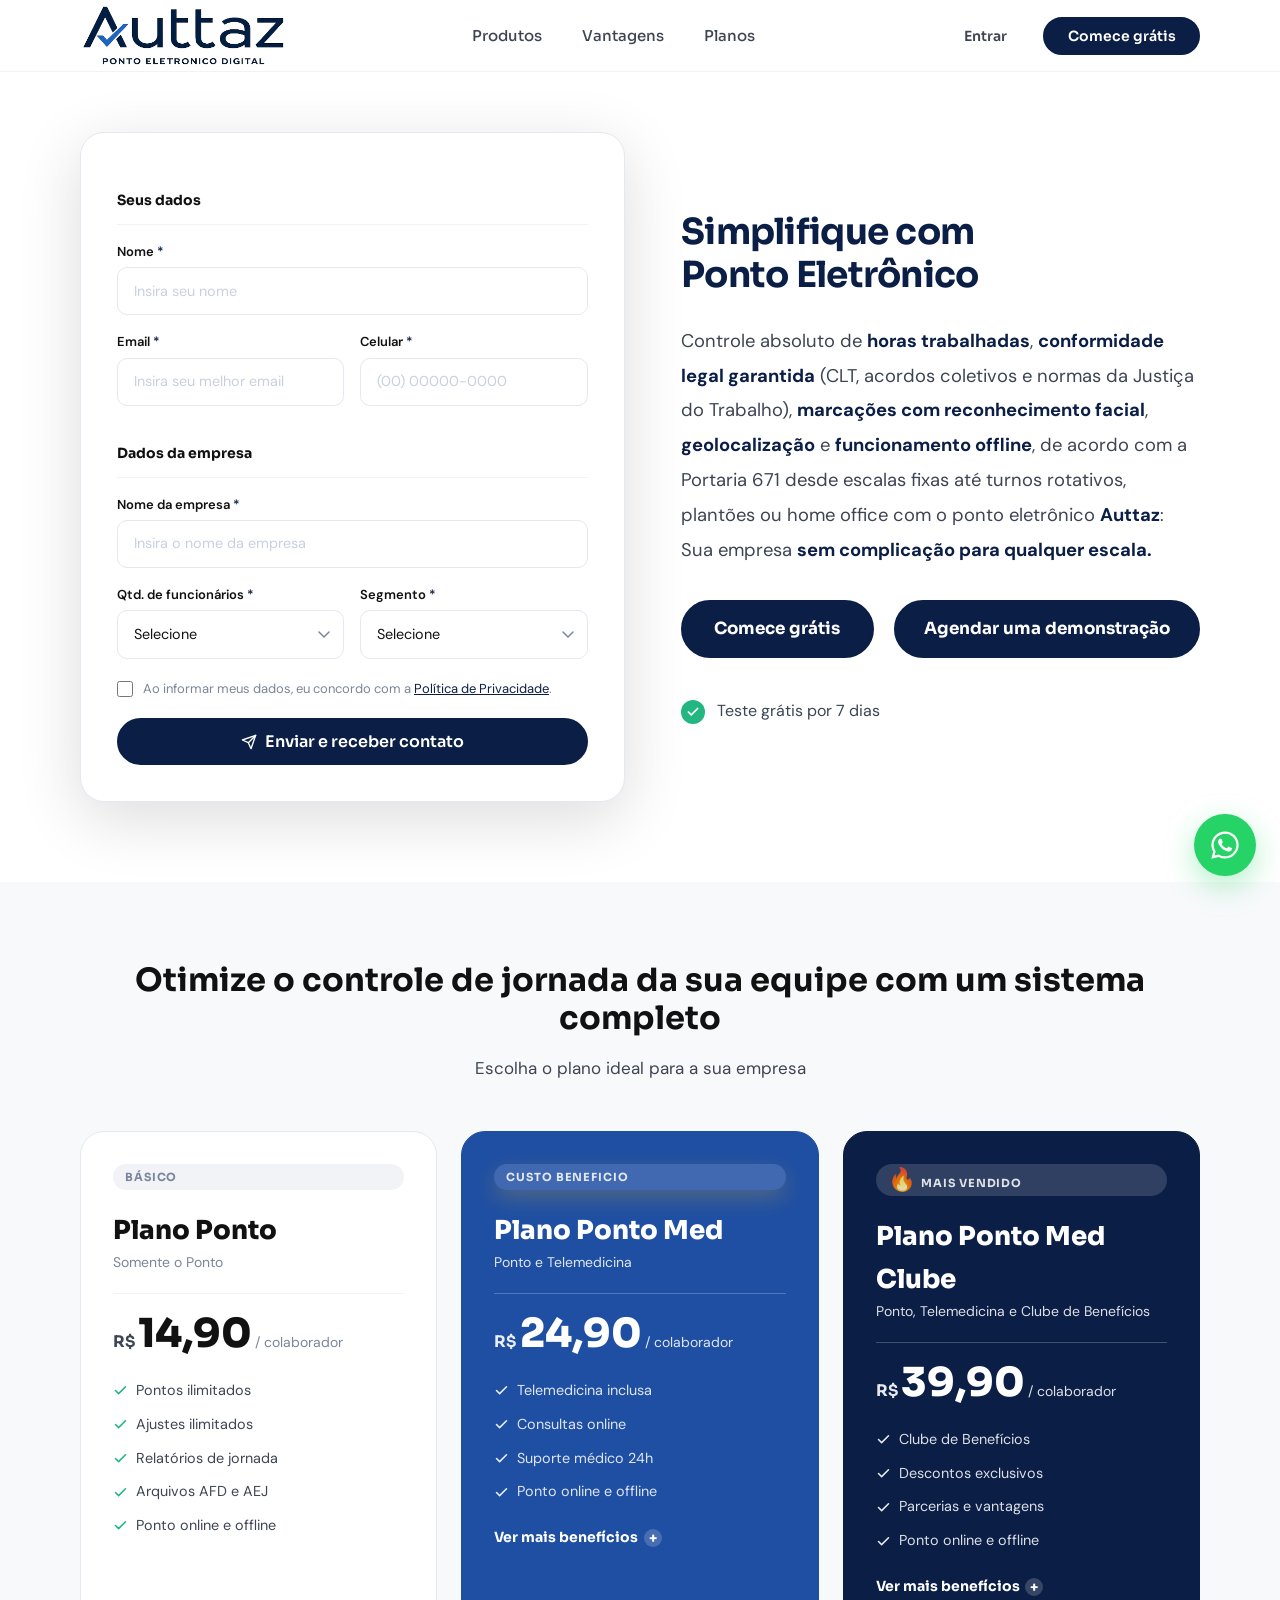
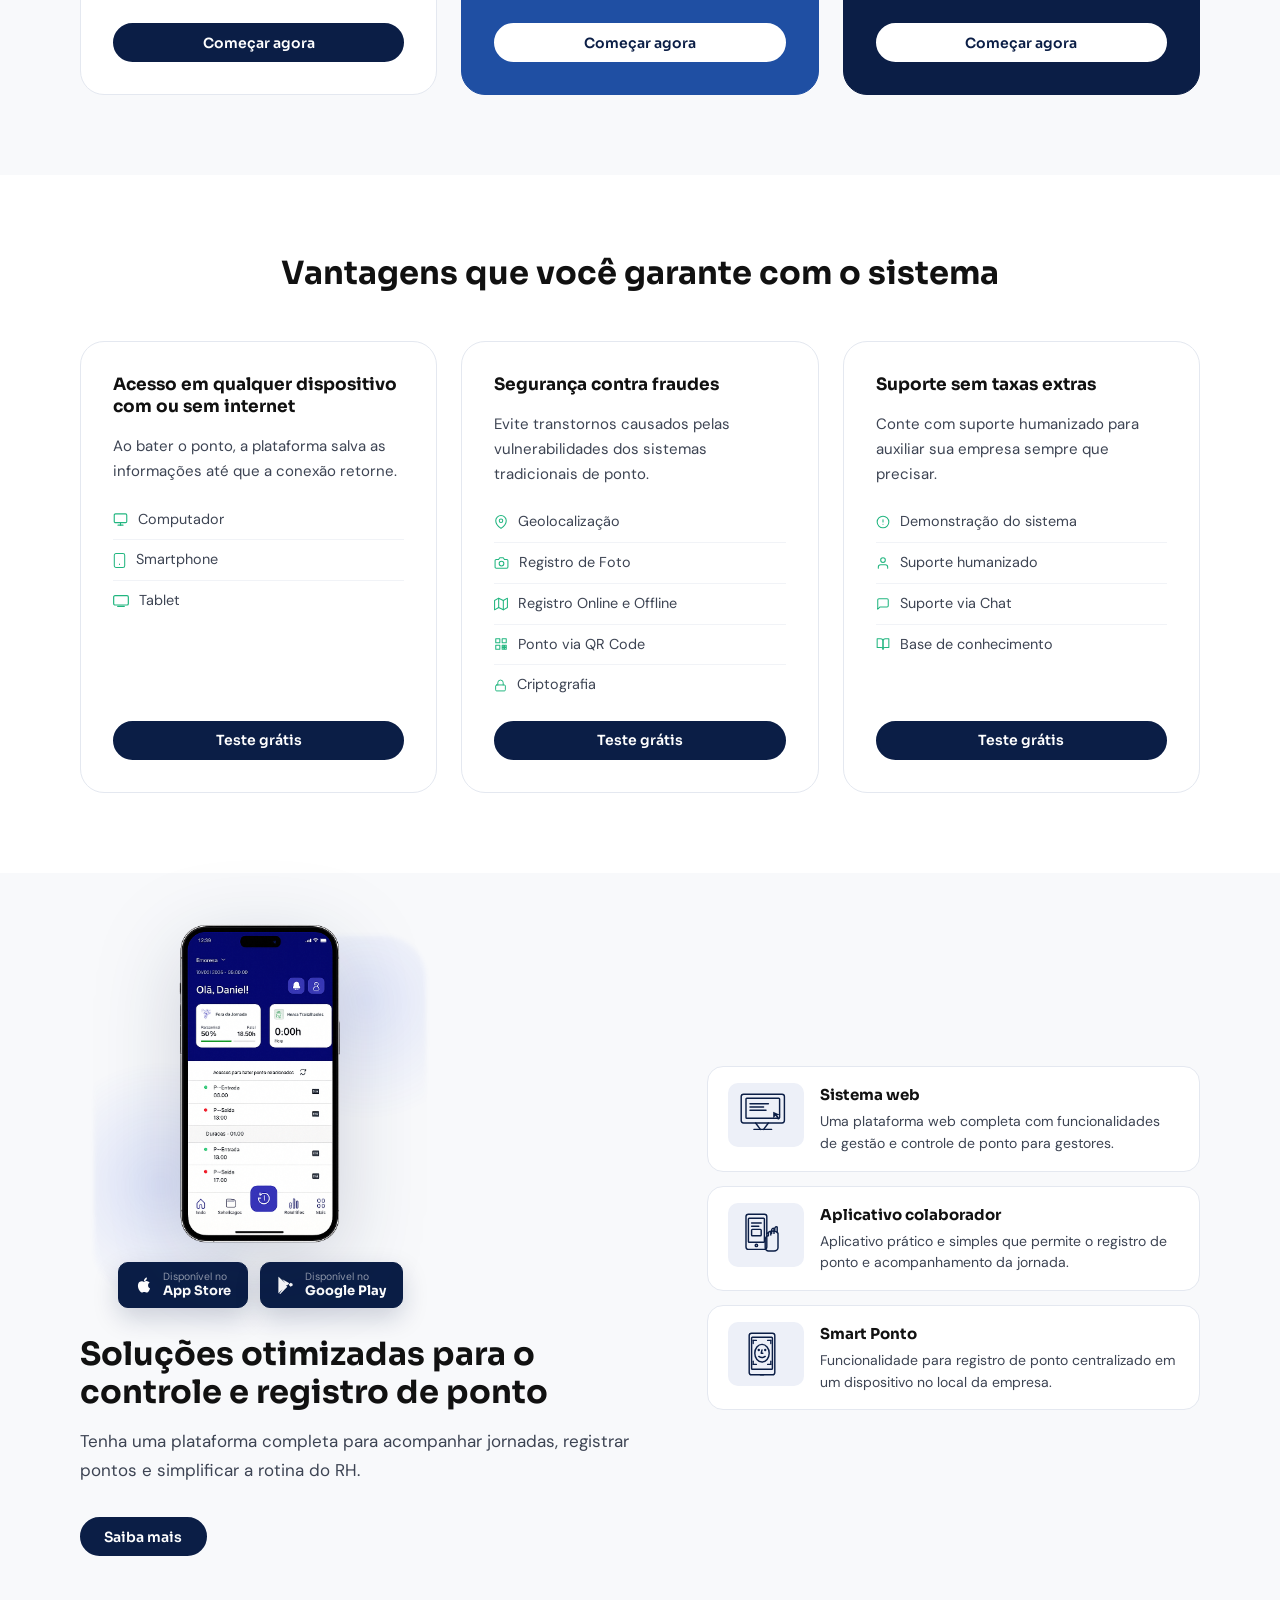
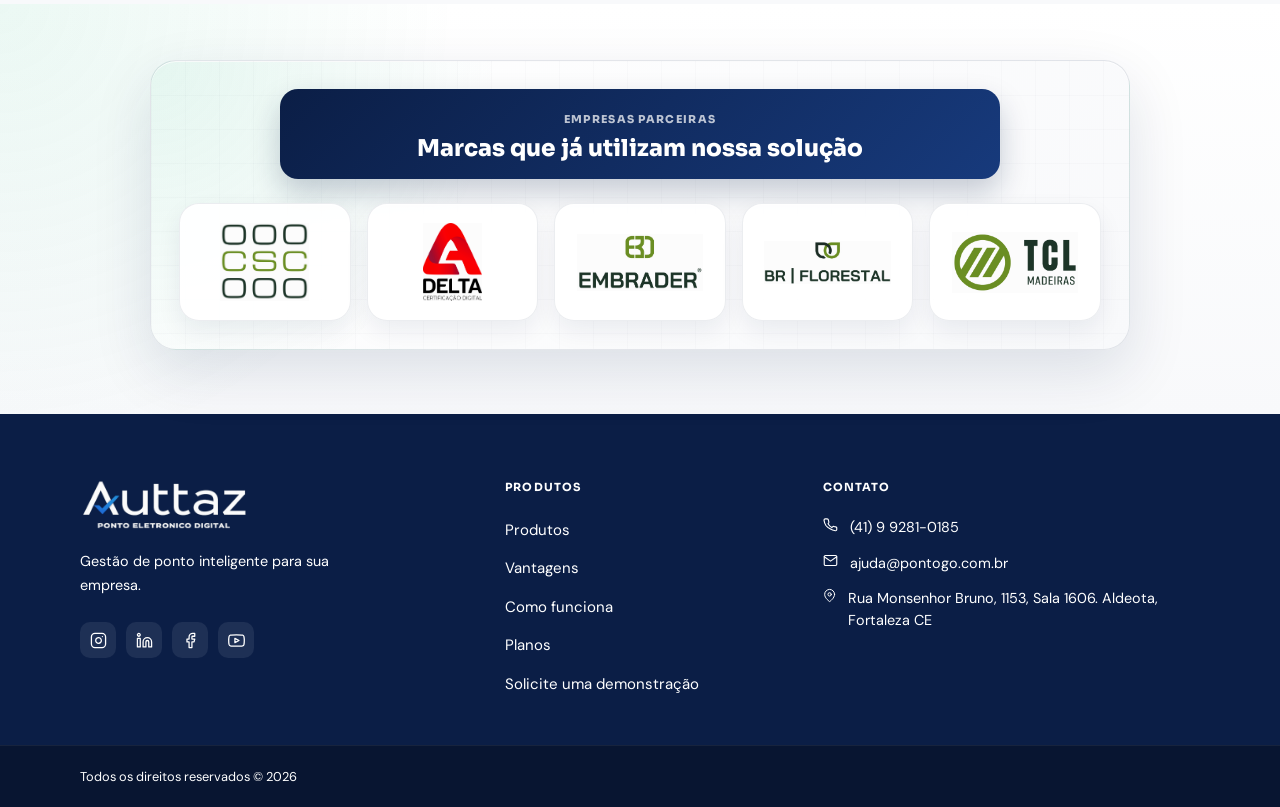
==== index.html @ 1f14d29c "Atualiza seção do aplicativo e empresas parceiras" ====
<!doctype html>
<html lang="pt-BR">
  <head>
    <meta charset="UTF-8" />
    <meta name="viewport" content="width=device-width, initial-scale=1.0" />
    <title>Autazz</title>
    <link rel="preconnect" href="https://fonts.googleapis.com" />
    <link rel="preconnect" href="https://fonts.gstatic.com" crossorigin />
    <link
      href="https://fonts.googleapis.com/css2?family=Sora:wght@300;400;500;600;700;800&family=DM+Sans:opsz,wght@9..40,300;9..40,400;9..40,500;9..40,600&display=swap"
      rel="stylesheet"
    />
    <link rel="stylesheet" href="css/style.css" />
    <link rel="icon" type="image/x-icon" href="./assets/img/logo-favicon.png" />
  </head>
  <body>
    <!-- ========== HEADER ========== -->
    <header class="header" id="header">
      <div class="container header__inner">
        <a href="#" class="header__logo" aria-label="Logo da empresa">
          <img src="assets/img/logo-header.png" alt="Logo" class="logo-img" />
        </a>
        <nav class="header__nav" aria-label="Navegação principal">
          <ul class="nav__list">
            <li><a href="#solucoes" class="nav__link">Produtos</a></li>
            <li><a href="#vantagens" class="nav__link">Vantagens</a></li>
            <li><a href="#planos" class="nav__link">Planos</a></li>
          </ul>
        </nav>
        <div class="header__actions">
          <a href="#" class="btn btn--ghost">Entrar</a>
          <a href="#contato" class="btn btn--primary">Comece grátis</a>
        </div>
        <button
          class="hamburger"
          id="hamburgerBtn"
          aria-label="Abrir menu"
          aria-expanded="false"
        >
          <span></span><span></span><span></span>
        </button>
      </div>
      <div class="mobile-nav" id="mobileNav" aria-hidden="true">
        <ul class="mobile-nav__list">
          <li><a href="#solucoes" class="mobile-nav__link">Produtos</a></li>
          <li><a href="#vantagens" class="mobile-nav__link">Vantagens</a></li>
          <li><a href="#planos" class="mobile-nav__link">Planos</a></li>
          <li class="mobile-nav__divider"></li>
          <li><a href="#" class="btn btn--ghost btn--full">Entrar</a></li>
          <li>
            <a href="#contato" class="btn btn--primary btn--full"
              >Comece grátis</a
            >
          </li>
        </ul>
      </div>
    </header>

    <main>
      <!-- ========== HERO ========== -->
      <section class="hero" id="inicio">
        <div class="container hero__inner">
          <div class="contato__form-wrap hero__form-wrap">
            <form
              id="leadForm"
              action="URL_FORMSPREE_AQUI"
              method="POST"
              novalidate
            >
              <div
                id="formSuccess"
                class="form-success"
                hidden
                aria-live="polite"
              >
                <svg
                  width="44"
                  height="44"
                  viewBox="0 0 24 24"
                  fill="none"
                  stroke="#22b680"
                  stroke-width="2"
                  stroke-linecap="round"
                  stroke-linejoin="round"
                >
                  <path d="M22 11.08V12a10 10 0 1 1-5.93-9.14" />
                  <polyline points="22 4 12 14.01 9 11.01" />
                </svg>
                <strong>Dados recebidos!</strong>
                <p>Em breve entraremos em contato.</p>
              </div>
              <div class="form__section-title">Seus dados</div>
              <div class="form__group form__group--full">
                <label class="form__label" for="nome"
                  >Nome <span class="form__req">*</span></label
                >
                <input
                  class="form__input"
                  type="text"
                  id="nome"
                  name="nome"
                  placeholder="Insira seu nome"
                  required
                />
              </div>
              <div class="form__row">
                <div class="form__group">
                  <label class="form__label" for="email"
                    >Email <span class="form__req">*</span></label
                  >
                  <input
                    class="form__input"
                    type="email"
                    id="email"
                    name="email"
                    placeholder="Insira seu melhor email"
                    required
                  />
                </div>
                <div class="form__group">
                  <label class="form__label" for="celular"
                    >Celular <span class="form__req">*</span></label
                  >
                  <input
                    class="form__input"
                    type="tel"
                    id="celular"
                    name="celular"
                    placeholder="(00) 00000-0000"
                    required
                  />
                </div>
              </div>
              <div class="form__section-title">Dados da empresa</div>
              <div class="form__group form__group--full">
                <label class="form__label" for="empresa"
                  >Nome da empresa <span class="form__req">*</span></label
                >
                <input
                  class="form__input"
                  type="text"
                  id="empresa"
                  name="empresa"
                  placeholder="Insira o nome da empresa"
                  required
                />
              </div>
              <div class="form__row">
                <div class="form__group">
                  <label class="form__label" for="funcionarios"
                    >Qtd. de funcionários
                    <span class="form__req">*</span></label
                  >
                  <div class="form__select-wrap">
                    <select
                      class="form__select"
                      id="funcionarios"
                      name="funcionarios"
                      required
                    >
                      <option value="" disabled selected>Selecione</option>
                      <option value="1-10">1 a 10</option>
                      <option value="11-25">11 a 25</option>
                      <option value="26-50">26 a 50</option>
                      <option value="51-100">51 a 100</option>
                      <option value="100+">Mais de 100</option>
                    </select>
                    <svg
                      class="form__select-arrow"
                      width="12"
                      height="8"
                      viewBox="0 0 12 8"
                      fill="none"
                    >
                      <path
                        d="M1 1l5 5 5-5"
                        stroke="#7a869a"
                        stroke-width="1.5"
                        stroke-linecap="round"
                      />
                    </svg>
                  </div>
                </div>
                <div class="form__group">
                  <label class="form__label" for="segmento"
                    >Segmento <span class="form__req">*</span></label
                  >
                  <div class="form__select-wrap">
                    <select
                      class="form__select"
                      id="segmento"
                      name="segmento"
                      required
                    >
                      <option value="" disabled selected>Selecione</option>
                      <option value="varejo">Varejo</option>
                      <option value="servicos">Serviços</option>
                      <option value="industria">Indústria</option>
                      <option value="saude">Saúde</option>
                      <option value="logistica">Logística</option>
                      <option value="tecnologia">Tecnologia</option>
                      <option value="outro">Outro</option>
                    </select>
                    <svg
                      class="form__select-arrow"
                      width="12"
                      height="8"
                      viewBox="0 0 12 8"
                      fill="none"
                    >
                      <path
                        d="M1 1l5 5 5-5"
                        stroke="#7a869a"
                        stroke-width="1.5"
                        stroke-linecap="round"
                      />
                    </svg>
                  </div>
                </div>
              </div>
              <label class="form__checkbox">
                <input type="checkbox" name="privacidade" required />
                <span
                  >Ao informar meus dados, eu concordo com a
                  <a href="./politica_de_privacidade.html" class="form__link"
                    >Política de Privacidade</a
                  >.</span
                >
              </label>
              <button
                type="submit"
                class="btn btn--primary btn--full btn--lg form__submit"
              >
                <svg
                  width="16"
                  height="16"
                  viewBox="0 0 24 24"
                  fill="none"
                  stroke="currentColor"
                  stroke-width="2"
                  stroke-linecap="round"
                  stroke-linejoin="round"
                >
                  <line x1="22" y1="2" x2="11" y2="13" />
                  <polygon points="22 2 15 22 11 13 2 9 22 2" />
                </svg>
                Enviar e receber contato
              </button>
            </form>
          </div>
          <div class="hero__copy">
            <div class="hero__headline-row">
              <h1 class="hero__title">
                Simplifique com<br />
                Ponto Eletrônico
              </h1>
            </div>
            <p class="hero__desc">
              Controle absoluto de <strong>horas trabalhadas</strong>,
              <strong>conformidade legal garantida</strong> (CLT, acordos
              coletivos e normas da Justiça do Trabalho),
              <strong>marcações com reconhecimento facial</strong>,
              <strong>geolocalização</strong> e
              <strong>funcionamento offline</strong>, de acordo com a Portaria
              671 desde escalas fixas até turnos rotativos, plantões ou home
              office com o ponto eletrônico <strong>Auttaz</strong>: Sua empresa
              <strong>sem complicação para qualquer escala.</strong>
            </p>
            <div class="hero__btns">
              <a href="#contato" class="btn btn--primary btn--lg"
                >Comece grátis</a
              >
              <a href="#contato" class="btn btn--outline btn--lg"
                >Agendar uma demonstração</a
              >
            </div>
            <div class="hero__trial">
              <span class="hero__trial-icon">
                <svg
                  width="14"
                  height="14"
                  viewBox="0 0 24 24"
                  fill="none"
                  stroke="currentColor"
                  stroke-width="3"
                  stroke-linecap="round"
                  stroke-linejoin="round"
                >
                  <polyline points="20 6 9 17 4 12" />
                </svg>
              </span>
              <span>Teste grátis por 7 dias</span>
            </div>
          </div>
        </div>
      </section>

      <!-- ========== PLANOS ========== -->
      <section class="planos section" id="planos">
        <div class="container">
          <div class="section-header">
            <h2 class="section-title section-title--center">
              Otimize o controle de jornada da sua equipe com um sistema
              completo
            </h2>
            <p class="section-desc section-desc--center">
              Escolha o plano ideal para a sua empresa
            </p>
          </div>

          <div class="planos__grid planos__grid--3">
            <!-- Plano Ponto -->
            <div class="plan-card">
              <div class="plan-card__badge">Básico</div>
              <h3 class="plan-card__name">Plano Ponto</h3>
              <p class="plan-card__desc-plan">Somente o Ponto</p>
              <div class="plan-card__price">
                <span class="plan-card__currency">R$</span>
                <span class="plan-card__amount">14,90</span>
                <span class="plan-card__period">/ colaborador</span>
              </div>
              <ul class="plan-card__features">
                <li>
                  <svg
                    width="15"
                    height="15"
                    viewBox="0 0 24 24"
                    fill="none"
                    stroke="#22b680"
                    stroke-width="2.5"
                    stroke-linecap="round"
                    stroke-linejoin="round"
                  >
                    <polyline points="20 6 9 17 4 12" /></svg
                  >Pontos ilimitados
                </li>
                <li>
                  <svg
                    width="15"
                    height="15"
                    viewBox="0 0 24 24"
                    fill="none"
                    stroke="#22b680"
                    stroke-width="2.5"
                    stroke-linecap="round"
                    stroke-linejoin="round"
                  >
                    <polyline points="20 6 9 17 4 12" /></svg
                  >Ajustes ilimitados
                </li>
                <li>
                  <svg
                    width="15"
                    height="15"
                    viewBox="0 0 24 24"
                    fill="none"
                    stroke="#22b680"
                    stroke-width="2.5"
                    stroke-linecap="round"
                    stroke-linejoin="round"
                  >
                    <polyline points="20 6 9 17 4 12" /></svg
                  >Relatórios de jornada
                </li>
                <li>
                  <svg
                    width="15"
                    height="15"
                    viewBox="0 0 24 24"
                    fill="none"
                    stroke="#22b680"
                    stroke-width="2.5"
                    stroke-linecap="round"
                    stroke-linejoin="round"
                  >
                    <polyline points="20 6 9 17 4 12" /></svg
                  >Arquivos AFD e AEJ
                </li>
                <li>
                  <svg
                    width="15"
                    height="15"
                    viewBox="0 0 24 24"
                    fill="none"
                    stroke="#22b680"
                    stroke-width="2.5"
                    stroke-linecap="round"
                    stroke-linejoin="round"
                  >
                    <polyline points="20 6 9 17 4 12" /></svg
                  >Ponto online e offline
                </li>
              </ul>
              <a href="#contato" class="btn btn--primary btn--full"
                >Começar agora</a
              >
            </div>

            <!-- Plano Ponto Med -->
            <div class="plan-card plan-card--highlight plan-card--light">
              <div class="plan-card__badge plan-card__badge--hot">
                Custo Beneficio
              </div>
              <h3 class="plan-card__name">Plano Ponto Med</h3>
              <p class="plan-card__desc-plan">Ponto e Telemedicina</p>
              <div class="plan-card__price">
                <span class="plan-card__currency">R$</span>
                <span class="plan-card__amount">24,90</span>
                <span class="plan-card__period">/ colaborador</span>
              </div>
              <ul class="plan-card__features">
                <li>
                  <svg
                    width="15"
                    height="15"
                    viewBox="0 0 24 24"
                    fill="none"
                    stroke="rgba(255,255,255,.9)"
                    stroke-width="2.5"
                    stroke-linecap="round"
                    stroke-linejoin="round"
                  >
                    <polyline points="20 6 9 17 4 12" /></svg
                  >Telemedicina inclusa
                </li>
                <li>
                  <svg
                    width="15"
                    height="15"
                    viewBox="0 0 24 24"
                    fill="none"
                    stroke="rgba(255,255,255,.9)"
                    stroke-width="2.5"
                    stroke-linecap="round"
                    stroke-linejoin="round"
                  >
                    <polyline points="20 6 9 17 4 12" /></svg
                  >Consultas online
                </li>
                <li>
                  <svg
                    width="15"
                    height="15"
                    viewBox="0 0 24 24"
                    fill="none"
                    stroke="rgba(255,255,255,.9)"
                    stroke-width="2.5"
                    stroke-linecap="round"
                    stroke-linejoin="round"
                  >
                    <polyline points="20 6 9 17 4 12" /></svg
                  >Suporte médico 24h
                </li>
                <li>
                  <svg
                    width="15"
                    height="15"
                    viewBox="0 0 24 24"
                    fill="none"
                    stroke="rgba(255,255,255,.9)"
                    stroke-width="2.5"
                    stroke-linecap="round"
                    stroke-linejoin="round"
                  >
                    <polyline points="20 6 9 17 4 12" /></svg
                  >Ponto online e offline
                </li>
              </ul>
              <details class="plan-card__more">
                <summary>Ver mais benefícios</summary>
                <ul class="plan-card__features">
                  <li>
                    <svg
                      width="15"
                      height="15"
                      viewBox="0 0 24 24"
                      fill="none"
                      stroke="rgba(255,255,255,.9)"
                      stroke-width="2.5"
                      stroke-linecap="round"
                      stroke-linejoin="round"
                    >
                      <polyline points="20 6 9 17 4 12" /></svg
                    >Pontos ilimitados
                  </li>
                  <li>
                    <svg
                      width="15"
                      height="15"
                      viewBox="0 0 24 24"
                      fill="none"
                      stroke="rgba(255,255,255,.9)"
                      stroke-width="2.5"
                      stroke-linecap="round"
                      stroke-linejoin="round"
                    >
                      <polyline points="20 6 9 17 4 12" /></svg
                    >Ajustes ilimitados
                  </li>
                  <li>
                    <svg
                      width="15"
                      height="15"
                      viewBox="0 0 24 24"
                      fill="none"
                      stroke="rgba(255,255,255,.9)"
                      stroke-width="2.5"
                      stroke-linecap="round"
                      stroke-linejoin="round"
                    >
                      <polyline points="20 6 9 17 4 12" /></svg
                    >Relatórios de jornada
                  </li>
                  <li>
                    <svg
                      width="15"
                      height="15"
                      viewBox="0 0 24 24"
                      fill="none"
                      stroke="rgba(255,255,255,.9)"
                      stroke-width="2.5"
                      stroke-linecap="round"
                      stroke-linejoin="round"
                    >
                      <polyline points="20 6 9 17 4 12" /></svg
                    >Arquivos AFD e AEJ
                  </li>
                </ul>
              </details>
              <a href="#contato" class="btn btn--white btn--full"
                >Começar agora</a
              >
            </div>

            <!-- Plano Ponto Med Clube -->
            <div class="plan-card plan-card--highlight plan-card--dark">
              <div class="plan-card__badge"><span>🔥</span>Mais Vendido</div>
              <h3 class="plan-card__name">Plano Ponto Med Clube</h3>
              <p class="plan-card__desc-plan">
                Ponto, Telemedicina e Clube de Benefícios
              </p>
              <div class="plan-card__price">
                <span class="plan-card__currency">R$</span>
                <span class="plan-card__amount">39,90</span>
                <span class="plan-card__period">/ colaborador</span>
              </div>
              <ul class="plan-card__features">
                <li>
                  <svg
                    width="15"
                    height="15"
                    viewBox="0 0 24 24"
                    fill="none"
                    stroke="rgba(255,255,255,.9)"
                    stroke-width="2.5"
                    stroke-linecap="round"
                    stroke-linejoin="round"
                  >
                    <polyline points="20 6 9 17 4 12" /></svg
                  >Clube de Benefícios
                </li>
                <li>
                  <svg
                    width="15"
                    height="15"
                    viewBox="0 0 24 24"
                    fill="none"
                    stroke="rgba(255,255,255,.9)"
                    stroke-width="2.5"
                    stroke-linecap="round"
                    stroke-linejoin="round"
                  >
                    <polyline points="20 6 9 17 4 12" /></svg
                  >Descontos exclusivos
                </li>
                <li>
                  <svg
                    width="15"
                    height="15"
                    viewBox="0 0 24 24"
                    fill="none"
                    stroke="rgba(255,255,255,.9)"
                    stroke-width="2.5"
                    stroke-linecap="round"
                    stroke-linejoin="round"
                  >
                    <polyline points="20 6 9 17 4 12" /></svg
                  >Parcerias e vantagens
                </li>
                <li>
                  <svg
                    width="15"
                    height="15"
                    viewBox="0 0 24 24"
                    fill="none"
                    stroke="rgba(255,255,255,.9)"
                    stroke-width="2.5"
                    stroke-linecap="round"
                    stroke-linejoin="round"
                  >
                    <polyline points="20 6 9 17 4 12" /></svg
                  >Ponto online e offline
                </li>
              </ul>
              <details class="plan-card__more">
                <summary>Ver mais benefícios</summary>
                <ul class="plan-card__features">
                  <li>
                    <svg
                      width="15"
                      height="15"
                      viewBox="0 0 24 24"
                      fill="none"
                      stroke="rgba(255,255,255,.9)"
                      stroke-width="2.5"
                      stroke-linecap="round"
                      stroke-linejoin="round"
                    >
                      <polyline points="20 6 9 17 4 12" /></svg
                    >Pontos ilimitados
                  </li>
                  <li>
                    <svg
                      width="15"
                      height="15"
                      viewBox="0 0 24 24"
                      fill="none"
                      stroke="rgba(255,255,255,.9)"
                      stroke-width="2.5"
                      stroke-linecap="round"
                      stroke-linejoin="round"
                    >
                      <polyline points="20 6 9 17 4 12" /></svg
                    >Ajustes ilimitados
                  </li>
                  <li>
                    <svg
                      width="15"
                      height="15"
                      viewBox="0 0 24 24"
                      fill="none"
                      stroke="rgba(255,255,255,.9)"
                      stroke-width="2.5"
                      stroke-linecap="round"
                      stroke-linejoin="round"
                    >
                      <polyline points="20 6 9 17 4 12" /></svg
                    >Relatórios de jornada
                  </li>
                  <li>
                    <svg
                      width="15"
                      height="15"
                      viewBox="0 0 24 24"
                      fill="none"
                      stroke="rgba(255,255,255,.9)"
                      stroke-width="2.5"
                      stroke-linecap="round"
                      stroke-linejoin="round"
                    >
                      <polyline points="20 6 9 17 4 12" /></svg
                    >Arquivos AFD e AEJ
                  </li>
                  <li>
                    <svg
                      width="15"
                      height="15"
                      viewBox="0 0 24 24"
                      fill="none"
                      stroke="rgba(255,255,255,.9)"
                      stroke-width="2.5"
                      stroke-linecap="round"
                      stroke-linejoin="round"
                    >
                      <polyline points="20 6 9 17 4 12" /></svg
                    >Telemedicina inclusa
                  </li>
                  <li>
                    <svg
                      width="15"
                      height="15"
                      viewBox="0 0 24 24"
                      fill="none"
                      stroke="rgba(255,255,255,.9)"
                      stroke-width="2.5"
                      stroke-linecap="round"
                      stroke-linejoin="round"
                    >
                      <polyline points="20 6 9 17 4 12" /></svg
                    >Consultas online
                  </li>
                  <li>
                    <svg
                      width="15"
                      height="15"
                      viewBox="0 0 24 24"
                      fill="none"
                      stroke="rgba(255,255,255,.9)"
                      stroke-width="2.5"
                      stroke-linecap="round"
                      stroke-linejoin="round"
                    >
                      <polyline points="20 6 9 17 4 12" /></svg
                    >Suporte médico 24h
                  </li>
                </ul>
              </details>
              <a href="#contato" class="btn btn--white btn--full"
                >Começar agora</a
              >
            </div>
          </div>
        </div>
      </section>

      <!-- ========== VANTAGENS ========== -->
      <section class="vantagens section" id="vantagens">
        <div class="container">
          <div class="section-header">
            <h2 class="section-title section-title--center">
              Vantagens que você garante com o sistema
            </h2>
          </div>
          <div class="vantagens__grid">
            <div class="vant-card">
              <h3 class="vant-card__title">
                Acesso em qualquer dispositivo com ou sem internet
              </h3>
              <p class="vant-card__desc">
                Ao bater o ponto, a plataforma salva as informações até que a
                conexão retorne.
              </p>
              <ul class="vant-card__list">
                <li>
                  <svg
                    class="vant-item-icon"
                    width="15"
                    height="15"
                    viewBox="0 0 24 24"
                    fill="none"
                    stroke="#22b680"
                    stroke-width="1.8"
                    stroke-linecap="round"
                    stroke-linejoin="round"
                  >
                    <rect x="2" y="3" width="20" height="14" rx="2" />
                    <line x1="8" y1="21" x2="16" y2="21" />
                    <line x1="12" y1="17" x2="12" y2="21" /></svg
                  >Computador
                </li>
                <li>
                  <svg
                    class="vant-item-icon"
                    width="13"
                    height="15"
                    viewBox="0 0 22 26"
                    fill="none"
                    stroke="#22b680"
                    stroke-width="1.8"
                    stroke-linecap="round"
                    stroke-linejoin="round"
                  >
                    <rect x="2" y="1" width="18" height="24" rx="3" />
                    <line x1="11" y1="19" x2="11" y2="20" /></svg
                  >Smartphone
                </li>
                <li>
                  <svg
                    class="vant-item-icon"
                    width="16"
                    height="12"
                    viewBox="0 0 24 18"
                    fill="none"
                    stroke="#22b680"
                    stroke-width="1.8"
                    stroke-linecap="round"
                    stroke-linejoin="round"
                  >
                    <rect x="1" y="1" width="22" height="14" rx="2" />
                    <line x1="7" y1="17" x2="17" y2="17" /></svg
                  >Tablet
                </li>
              </ul>
              <a href="#contato" class="btn btn--primary btn--full"
                >Teste grátis</a
              >
            </div>
            <div class="vant-card">
              <h3 class="vant-card__title">Segurança contra fraudes</h3>
              <p class="vant-card__desc">
                Evite transtornos causados pelas vulnerabilidades dos sistemas
                tradicionais de ponto.
              </p>
              <ul class="vant-card__list">
                <li>
                  <svg
                    class="vant-item-icon"
                    width="14"
                    height="14"
                    viewBox="0 0 24 24"
                    fill="none"
                    stroke="#22b680"
                    stroke-width="1.8"
                    stroke-linecap="round"
                    stroke-linejoin="round"
                  >
                    <path d="M21 10c0 7-9 13-9 13s-9-6-9-13a9 9 0 0 1 18 0z" />
                    <circle cx="12" cy="10" r="3" /></svg
                  >Geolocalização
                </li>
                <li>
                  <svg
                    class="vant-item-icon"
                    width="15"
                    height="14"
                    viewBox="0 0 24 24"
                    fill="none"
                    stroke="#22b680"
                    stroke-width="1.8"
                    stroke-linecap="round"
                    stroke-linejoin="round"
                  >
                    <path
                      d="M23 19a2 2 0 0 1-2 2H3a2 2 0 0 1-2-2V8a2 2 0 0 1 2-2h4l2-3h6l2 3h4a2 2 0 0 1 2 2z"
                    />
                    <circle cx="12" cy="13" r="4" /></svg
                  >Registro de Foto
                </li>
                <li>
                  <svg
                    class="vant-item-icon"
                    width="14"
                    height="14"
                    viewBox="0 0 24 24"
                    fill="none"
                    stroke="#22b680"
                    stroke-width="1.8"
                    stroke-linecap="round"
                    stroke-linejoin="round"
                  >
                    <path d="M1 6v16l7-4 8 4 7-4V2l-7 4-8-4-7 4z" />
                    <line x1="8" y1="2" x2="8" y2="18" />
                    <line x1="16" y1="6" x2="16" y2="22" /></svg
                  >Registro Online e Offline
                </li>
                <li>
                  <svg
                    class="vant-item-icon"
                    width="14"
                    height="14"
                    viewBox="0 0 24 24"
                    fill="none"
                    stroke="#22b680"
                    stroke-width="1.8"
                    stroke-linecap="round"
                    stroke-linejoin="round"
                  >
                    <rect x="3" y="3" width="7" height="7" />
                    <rect x="14" y="3" width="7" height="7" />
                    <rect x="3" y="14" width="7" height="7" />
                    <rect x="14" y="14" width="3" height="3" />
                    <rect x="18" y="18" width="3" height="3" />
                    <rect x="18" y="14" width="3" height="3" />
                    <rect x="14" y="18" width="3" height="3" /></svg
                  >Ponto via QR Code
                </li>
                <li>
                  <svg
                    class="vant-item-icon"
                    width="13"
                    height="15"
                    viewBox="0 0 24 24"
                    fill="none"
                    stroke="#22b680"
                    stroke-width="1.8"
                    stroke-linecap="round"
                    stroke-linejoin="round"
                  >
                    <rect x="3" y="11" width="18" height="11" rx="2" />
                    <path d="M7 11V7a5 5 0 0 1 10 0v4" /></svg
                  >Criptografia
                </li>
              </ul>
              <a href="#contato" class="btn btn--primary btn--full"
                >Teste grátis</a
              >
            </div>
            <div class="vant-card">
              <h3 class="vant-card__title">Suporte sem taxas extras</h3>
              <p class="vant-card__desc">
                Conte com suporte humanizado para auxiliar sua empresa sempre
                que precisar.
              </p>
              <ul class="vant-card__list">
                <li>
                  <svg
                    class="vant-item-icon"
                    width="14"
                    height="14"
                    viewBox="0 0 24 24"
                    fill="none"
                    stroke="#22b680"
                    stroke-width="1.8"
                    stroke-linecap="round"
                    stroke-linejoin="round"
                  >
                    <circle cx="12" cy="12" r="10" />
                    <line x1="12" y1="8" x2="12" y2="12" />
                    <line x1="12" y1="16" x2="12.01" y2="16" /></svg
                  >Demonstração do sistema
                </li>
                <li>
                  <svg
                    class="vant-item-icon"
                    width="14"
                    height="14"
                    viewBox="0 0 24 24"
                    fill="none"
                    stroke="#22b680"
                    stroke-width="1.8"
                    stroke-linecap="round"
                    stroke-linejoin="round"
                  >
                    <path d="M20 21v-2a4 4 0 0 0-4-4H8a4 4 0 0 0-4 4v2" />
                    <circle cx="12" cy="7" r="4" /></svg
                  >Suporte humanizado
                </li>
                <li>
                  <svg
                    class="vant-item-icon"
                    width="14"
                    height="14"
                    viewBox="0 0 24 24"
                    fill="none"
                    stroke="#22b680"
                    stroke-width="1.8"
                    stroke-linecap="round"
                    stroke-linejoin="round"
                  >
                    <path
                      d="M21 15a2 2 0 0 1-2 2H7l-4 4V5a2 2 0 0 1 2-2h14a2 2 0 0 1 2 2z"
                    /></svg
                  >Suporte via Chat
                </li>
                <li>
                  <svg
                    class="vant-item-icon"
                    width="14"
                    height="14"
                    viewBox="0 0 24 24"
                    fill="none"
                    stroke="#22b680"
                    stroke-width="1.8"
                    stroke-linecap="round"
                    stroke-linejoin="round"
                  >
                    <path d="M2 3h6a4 4 0 0 1 4 4v14a3 3 0 0 0-3-3H2z" />
                    <path d="M22 3h-6a4 4 0 0 0-4 4v14a3 3 0 0 1 3-3h7z" /></svg
                  >Base de conhecimento
                </li>
              </ul>
              <a href="#contato" class="btn btn--primary btn--full"
                >Teste grátis</a
              >
            </div>
          </div>
        </div>
      </section>
    </main>

    <!-- ========== SOLUÇÕES ========== -->
    <section class="solucoes section" id="solucoes">
      <div class="container solucoes__inner">
        <div class="solucoes__copy">
          <div class="solucoes__app-preview">
            <img
              src="./assets/img/cel.png"
              alt="Aplicativo do colaborador Auttaz"
              class="solucoes__app-img"
            />
            <div class="solucoes__app-stores">
              <div class="footer__stores">
                <a
                  href="https://apps.apple.com/br/app/auttaz-ponto-colaborador/id6771781142"
                  class="store-btn"
                  aria-label="App Store"
                >
                  <svg
                    width="18"
                    height="18"
                    viewBox="0 0 24 24"
                    fill="currentColor"
                  >
                    <path
                      d="M18.71 19.5c-.83 1.24-1.71 2.45-3.05 2.47-1.34.03-1.77-.79-3.29-.79-1.53 0-2 .77-3.27.82-1.31.05-2.3-1.32-3.14-2.53C4.25 17 2.94 12.45 4.7 9.39c.87-1.52 2.43-2.48 4.12-2.51 1.28-.02 2.5.87 3.29.87.78 0 2.26-1.07 3.8-.91.65.03 2.47.26 3.64 1.98-.09.06-2.17 1.28-2.15 3.81.03 3.02 2.65 4.03 2.68 4.04-.03.07-.42 1.44-1.38 2.83M13 3.5c.73-.83 1.94-1.46 2.94-1.5.13 1.17-.34 2.35-1.04 3.19-.69.85-1.83 1.51-2.95 1.42-.15-1.15.41-2.35 1.05-3.11z"
                    />
                  </svg>
                  <span
                    ><small>Disponível no</small
                    ><strong>App Store</strong></span
                  >
                </a>
                <a
                  href="https://play.google.com/store/apps/details?id=br.com.pontogo.colaboradorauttazponto"
                  class="store-btn"
                  aria-label="Google Play"
                >
                  <svg
                    width="18"
                    height="18"
                    viewBox="0 0 24 24"
                    fill="currentColor"
                  >
                    <path
                      d="M3.18 23.76c.35.19.74.24 1.12.14l.08-.04 9.39-9.4-2.39-2.4-8.2 11.7zM20.67 10.28l-2.5-1.44-2.69 2.69 2.69 2.69 2.52-1.45c.72-.41.72-1.08-.02-1.49zM2.01 1.07C1.9 1.33 1.84 1.64 1.84 2v20c0 .36.06.67.18.93l.09.09 11.2-11.2v-.26L2.1.98l-.09.09zM13.34 12.82l3.15-3.15-9.4-5.44 6.25 8.59z"
                    />
                  </svg>
                  <span
                    ><small>Disponível no</small
                    ><strong>Google Play</strong></span
                  >
                </a>
              </div>
            </div>
          </div>
          <h2 class="section-title">
            Soluções otimizadas para o controle e registro de ponto
          </h2>
          <p class="section-desc">
            Tenha uma plataforma completa para acompanhar jornadas, registrar
            pontos e simplificar a rotina do RH.
          </p>
          <a href="#contato" class="btn btn--primary">Saiba mais</a>
        </div>
        <div class="solucoes__cards">
          <div class="sol-card">
            <div class="sol-card__icon">
              <svg
                width="56"
                height="48"
                viewBox="0 0 70 60"
                fill="none"
                stroke="#0b1e46"
                stroke-width="1.8"
                stroke-linecap="round"
                stroke-linejoin="round"
              >
                <rect x="4" y="4" width="54" height="36" rx="3" />
                <rect x="10" y="9" width="42" height="25" rx="1" />
                <line x1="22" y1="40" x2="28" y2="48" />
                <line x1="38" y1="40" x2="32" y2="48" />
                <line x1="20" y1="48" x2="42" y2="48" />
                <line x1="15" y1="16" x2="38" y2="16" />
                <line x1="15" y1="20" x2="32" y2="20" />
                <line x1="15" y1="24" x2="35" y2="24" />
                <path
                  d="M44 26 L44 34 L47 31 L50 36 L52 35 L49 30 L53 30 Z"
                  stroke-width="1.5"
                  fill="#0b1e46"
                  stroke="none"
                />
              </svg>
            </div>
            <div class="sol-card__body">
              <h3 class="sol-card__title">Sistema web</h3>
              <p class="sol-card__desc">
                Uma plataforma web completa com funcionalidades de gestão e
                controle de ponto para gestores.
              </p>
            </div>
          </div>
          <div class="sol-card">
            <div class="sol-card__icon">
              <svg
                width="56"
                height="48"
                viewBox="0 0 70 60"
                fill="none"
                stroke="#0b1e46"
                stroke-width="1.8"
                stroke-linecap="round"
                stroke-linejoin="round"
              >
                <rect x="10" y="4" width="26" height="44" rx="3" />
                <rect x="13" y="9" width="20" height="30" rx="1" />
                <circle cx="23" cy="43" r="1.5" />
                <line x1="17" y1="15" x2="29" y2="15" />
                <line x1="17" y1="19" x2="26" y2="19" />
                <rect x="17" y="23" width="12" height="8" rx="1" />
                <path
                  d="M36 28 C40 24 48 24 50 28 L50 46 C50 48 48 50 45 50 L38 50 C36 50 34 48 34 46 L34 36 C34 33 36 31 38 31 L38 28 C38 26 40 25 41 26 L41 30"
                />
                <path d="M42 28 L42 24 C42 22 44 21 45 22 L45 28" />
                <path d="M46 24 L46 22 C46 20 48 19 49 20 L49 26" />
              </svg>
            </div>
            <div class="sol-card__body">
              <h3 class="sol-card__title">Aplicativo colaborador</h3>
              <p class="sol-card__desc">
                Aplicativo prático e simples que permite o registro de ponto e
                acompanhamento da jornada.
              </p>
            </div>
          </div>
          <div class="sol-card">
            <div class="sol-card__icon">
              <svg
                width="56"
                height="48"
                viewBox="0 0 70 60"
                fill="none"
                stroke="#0b1e46"
                stroke-width="1.8"
                stroke-linecap="round"
                stroke-linejoin="round"
              >
                <rect x="14" y="4" width="32" height="52" rx="3" />
                <rect x="17" y="9" width="26" height="40" rx="1" />
                <line x1="28" y1="56" x2="32" y2="56" />
                <path d="M19 13 L19 17" stroke-width="1.6" />
                <path d="M19 13 L23 13" stroke-width="1.6" />
                <path d="M41 13 L41 17" stroke-width="1.6" />
                <path d="M41 13 L37 13" stroke-width="1.6" />
                <path d="M19 43 L19 39" stroke-width="1.6" />
                <path d="M19 43 L23 43" stroke-width="1.6" />
                <path d="M41 43 L41 39" stroke-width="1.6" />
                <path d="M41 43 L37 43" stroke-width="1.6" />
                <circle cx="26" cy="25" r="1.5" fill="#0b1e46" stroke="none" />
                <circle cx="34" cy="25" r="1.5" fill="#0b1e46" stroke="none" />
                <path d="M30 25 L29 29 L31 29" />
                <path d="M26 33 Q30 36 34 33" />
                <ellipse cx="30" cy="29" rx="9" ry="11" />
              </svg>
            </div>
            <div class="sol-card__body">
              <h3 class="sol-card__title">Smart Ponto</h3>
              <p class="sol-card__desc">
                Funcionalidade para registro de ponto centralizado em um
                dispositivo no local da empresa.
              </p>
            </div>
          </div>
        </div>
      </div>
    </section>

    <!-- ========== EMPRESAS PARCEIRAS ========== -->
    <section class="parceiros section" id="parceiros">
      <div class="container parceiros__inner">
        <div class="solucoes__logos-wrap">
          <div class="solucoes__logos-header">
            <span class="solucoes__logos-kicker">Empresas parceiras</span>
            <p class="solucoes__logos-title">
              Marcas que já utilizam nossa solução
            </p>
          </div>
          <div class="solucoes__logos-grid">
            <div class="solucoes__logo-item">
              <img src="./assets/img/csc.jpeg" alt="CSC" />
            </div>
            <div class="solucoes__logo-item">
              <img src="./assets/img/delta.jpeg" alt="Delta" />
            </div>
            <div class="solucoes__logo-item">
              <img
                src="./assets/img/embrader.jpeg"
                class="logo-wide logo-company-wide"
                alt="Embrader"
              />
            </div>
            <div class="solucoes__logo-item">
              <img
                src="./assets/img/florestal.jpeg"
                class="logo-wide logo-company-wide"
                alt="Florestal"
              />
            </div>
            <div class="solucoes__logo-item">
              <img
                src="./assets/img/tcl.jpeg"
                class="logo-wide logo-extra-wide logo-company-extra"
                alt="TCL"
              />
            </div>
          </div>
        </div>
      </div>
    </section>

    <!-- ========== FOOTER ========== -->
    <footer class="footer">
      <div class="container footer__inner">
        <div class="footer__brand">
          <a href="#" class="footer__logo" aria-label="Logo">
            <img
              src="./assets/img/logo-footer.png"
              alt="Logo"
              class="logo-img logo-img--footer"
            />
          </a>
          <p class="footer__tagline">
            Gestão de ponto inteligente para sua empresa.
          </p>
          <div class="footer__social">
            <a href="#" class="social-link" aria-label="Instagram"
              ><svg
                width="17"
                height="17"
                viewBox="0 0 24 24"
                fill="none"
                stroke="currentColor"
                stroke-width="1.8"
                stroke-linecap="round"
                stroke-linejoin="round"
              >
                <rect x="2" y="2" width="20" height="20" rx="5" />
                <path d="M16 11.37A4 4 0 1 1 12.63 8 4 4 0 0 1 16 11.37z" />
                <line x1="17.5" y1="6.5" x2="17.51" y2="6.5" /></svg
            ></a>
            <a href="#" class="social-link" aria-label="LinkedIn"
              ><svg
                width="17"
                height="17"
                viewBox="0 0 24 24"
                fill="none"
                stroke="currentColor"
                stroke-width="1.8"
                stroke-linecap="round"
                stroke-linejoin="round"
              >
                <path
                  d="M16 8a6 6 0 0 1 6 6v7h-4v-7a2 2 0 0 0-2-2 2 2 0 0 0-2 2v7h-4v-7a6 6 0 0 1 6-6z"
                />
                <rect x="2" y="9" width="4" height="12" />
                <circle cx="4" cy="4" r="2" /></svg
            ></a>
            <a href="#" class="social-link" aria-label="Facebook"
              ><svg
                width="17"
                height="17"
                viewBox="0 0 24 24"
                fill="none"
                stroke="currentColor"
                stroke-width="1.8"
                stroke-linecap="round"
                stroke-linejoin="round"
              >
                <path
                  d="M18 2h-3a5 5 0 0 0-5 5v3H7v4h3v8h4v-8h3l1-4h-4V7a1 1 0 0 1 1-1h3z"
                /></svg
            ></a>
            <a href="#" class="social-link" aria-label="YouTube"
              ><svg
                width="17"
                height="17"
                viewBox="0 0 24 24"
                fill="none"
                stroke="currentColor"
                stroke-width="1.8"
                stroke-linecap="round"
                stroke-linejoin="round"
              >
                <path
                  d="M22.54 6.42a2.78 2.78 0 0 0-1.95-1.97C18.88 4 12 4 12 4s-6.88 0-8.59.45A2.78 2.78 0 0 0 1.46 6.42 29 29 0 0 0 1 12a29 29 0 0 0 .46 5.58A2.78 2.78 0 0 0 3.41 19.6C5.12 20 12 20 12 20s6.88 0 8.59-.4a2.78 2.78 0 0 0 1.95-1.97A29 29 0 0 0 23 12a29 29 0 0 0-.46-5.58z"
                />
                <polygon
                  points="9.75 15.02 15.5 12 9.75 8.98 9.75 15.02"
                /></svg
            ></a>
          </div>
        </div>
        <div class="footer__nav">
          <h4 class="footer__nav-title">Produtos</h4>
          <ul class="footer__nav-list">
            <li><a href="#solucoes">Produtos</a></li>
            <li><a href="#vantagens">Vantagens</a></li>
            <li><a href="#planos">Como funciona</a></li>
            <li><a href="#planos">Planos</a></li>
            <li><a href="#contato">Solicite uma demonstração</a></li>
          </ul>
        </div>
        <div class="footer__contact">
          <h4 class="footer__nav-title">Contato</h4>
          <ul class="footer__contact-list">
            <li>
              <svg
                width="15"
                height="15"
                viewBox="0 0 24 24"
                fill="none"
                stroke="currentColor"
                stroke-width="1.8"
                stroke-linecap="round"
                stroke-linejoin="round"
              >
                <path
                  d="M22 16.92v3a2 2 0 0 1-2.18 2 19.79 19.79 0 0 1-8.63-3.07A19.5 19.5 0 0 1 4.69 13.6a19.79 19.79 0 0 1-3.07-8.67A2 2 0 0 1 3.6 3h3a2 2 0 0 1 2 1.72c.127.96.361 1.903.7 2.81a2 2 0 0 1-.45 2.11L8.09 10.91a16 16 0 0 0 6 6l1.27-1.27a2 2 0 0 1 2.11-.45c.907.339 1.85.573 2.81.7A2 2 0 0 1 22 17.92z"
                /></svg
              >(41) 9 9281-0185
            </li>
            <li>
              <svg
                width="15"
                height="15"
                viewBox="0 0 24 24"
                fill="none"
                stroke="currentColor"
                stroke-width="1.8"
                stroke-linecap="round"
                stroke-linejoin="round"
              >
                <path
                  d="M4 4h16c1.1 0 2 .9 2 2v12c0 1.1-.9 2-2 2H4c-1.1 0-2-.9-2-2V6c0-1.1.9-2 2-2z"
                />
                <polyline points="22,6 12,13 2,6" /></svg
              >ajuda@pontogo.com.br
            </li>
            <!-- <li><svg width="15" height="15" viewBox="0 0 24 24" fill="none" stroke="currentColor" stroke-width="1.8" stroke-linecap="round" stroke-linejoin="round"><path d="M21 15a2 2 0 0 1-2 2H7l-4 4V5a2 2 0 0 1 2-2h14a2 2 0 0 1 2 2z"/></svg>Suporte via Chat</li> -->
            <li>
              <svg
                width="15"
                height="15"
                viewBox="0 0 24 24"
                fill="none"
                stroke="currentColor"
                stroke-width="1.8"
                stroke-linecap="round"
                stroke-linejoin="round"
              >
                <path d="M21 10c0 7-9 13-9 13s-9-6-9-13a9 9 0 0 1 18 0z" />
                <circle cx="12" cy="10" r="3" /></svg
              >Rua Monsenhor Bruno, 1153, Sala 1606. Aldeota, Fortaleza CE
            </li>
          </ul>
        </div>
      </div>
      <div class="footer__bottom-bar">
        <div class="container footer__bottom-inner">
          <p class="footer__copy">Todos os direitos reservados &copy; 2026</p>
        </div>
      </div>
    </footer>

    <!-- ========== WHATSAPP FLOAT BUTTON ========== -->
    <a
      href="https://wa.me/5537988346642"
      class="whatsapp-float"
      target="_blank"
      rel="noopener noreferrer"
      aria-label="Falar pelo WhatsApp"
    >
      <svg class="whatsapp-float__icon" viewBox="0 0 32 32" aria-hidden="true">
        <path
          fill="currentColor"
          d="M16.01 3.2c-7.06 0-12.8 5.73-12.8 12.79 0 2.25.59 4.45 1.72 6.39L3.1 29l6.79-1.78a12.72 12.72 0 0 0 6.12 1.56h.01c7.06 0 12.8-5.74 12.8-12.8 0-3.42-1.33-6.63-3.75-9.05A12.7 12.7 0 0 0 16.01 3.2Zm0 23.4h-.01c-1.93 0-3.82-.52-5.47-1.5l-.39-.23-4.03 1.06 1.08-3.93-.25-.4a10.58 10.58 0 0 1-1.62-5.61c0-5.89 4.8-10.68 10.7-10.68 2.86 0 5.54 1.11 7.56 3.13a10.62 10.62 0 0 1 3.13 7.55c0 5.9-4.8 10.7-10.7 10.7Zm5.86-8.02c-.32-.16-1.9-.94-2.19-1.04-.29-.11-.5-.16-.72.16-.21.32-.82 1.04-1 1.25-.19.21-.37.24-.69.08-.32-.16-1.35-.5-2.57-1.59-.95-.85-1.59-1.9-1.78-2.22-.19-.32-.02-.49.14-.65.14-.14.32-.37.48-.56.16-.19.21-.32.32-.53.11-.21.05-.4-.03-.56-.08-.16-.72-1.73-.98-2.37-.26-.62-.52-.54-.72-.55h-.61c-.21 0-.56.08-.85.4-.29.32-1.12 1.09-1.12 2.66s1.15 3.09 1.31 3.3c.16.21 2.26 3.45 5.47 4.83.76.33 1.36.53 1.83.68.77.24 1.47.21 2.02.13.62-.09 1.9-.78 2.17-1.53.27-.75.27-1.39.19-1.53-.08-.13-.29-.21-.61-.37Z"
        />
      </svg>
    </a>

    <script src="js/script.js"></script>
  </body>
</html>
---- css/style.css ----
/* ----------------------------------------------------------
   1. TOKENS
   ---------------------------------------------------------- */
:root {
  --blue: #0b1e46;
  --blue-hover: #1a3470;
  --dark: #1e1f23;
  --black: #111111;
  --white: #ffffff;
  --green: #22b680;

  --gray-50: #f8f9fb;
  --gray-100: #f1f3f7;
  --gray-200: #e4e8f0;
  --gray-300: #c8d0e0;
  --gray-500: #7a869a;
  --gray-700: #3d4453;

  --font-display: "Sora", sans-serif;
  --font-body: "DM Sans", sans-serif;

  --radius-sm: 6px;
  --radius-md: 10px;
  --radius-lg: 16px;
  --radius-xl: 24px;
  --radius-full: 9999px;

  --shadow-sm: 0 2px 8px rgba(0, 0, 0, 0.07);
  --shadow-md: 0 4px 20px rgba(0, 0, 0, 0.09);
  --shadow-lg: 0 8px 40px rgba(0, 0, 0, 0.12);
  --shadow-xl: 0 16px 64px rgba(0, 0, 0, 0.14);

  --container-max: 1200px;
  --container-px: clamp(1.25rem, 5vw, 2.5rem);
  --header-h: 72px;

  --t-fast: 150ms ease;
  --t-normal: 250ms ease;
  --t-slow: 400ms ease;
}

/* ----------------------------------------------------------
   2. RESET
   ---------------------------------------------------------- */
*,
*::before,
*::after {
  box-sizing: border-box;
  margin: 0;
  padding: 0;
}
html {
  scroll-behavior: smooth;
  -webkit-text-size-adjust: 100%;
  overflow-x: hidden;
}
body {
  font-family: var(--font-body);
  font-size: 1rem;
  line-height: 1.65;
  color: var(--black);
  background: var(--white);
  -webkit-font-smoothing: antialiased;
  overflow-x: hidden;
}
img,
svg {
  display: block;
  max-width: 100%;
}
a {
  color: inherit;
  text-decoration: none;
}
ul {
  list-style: none;
}
button {
  cursor: pointer;
  font: inherit;
  border: none;
  background: none;
}
input,
select,
textarea,
button {
  font: inherit;
}

/* ----------------------------------------------------------
   3. LAYOUT
   ---------------------------------------------------------- */
.container {
  width: 100%;
  max-width: var(--container-max);
  margin: 0 auto;
  padding: 0 var(--container-px);
}
.section {
  padding: 80px 0;
}
.container,
.hero__inner,
.hero__copy,
.hero__form-wrap,
.contato__form-wrap,
.form__group,
.form__row {
  min-width: 0;
}

input,
select,
textarea {
  min-width: 0;
}

/* LOGO DAS EMPRESAS */
.logo-wide {
  transform: scale(1.5);
}

/* ----------------------------------------------------------
   4. TIPOGRAFIA
   ---------------------------------------------------------- */
.section-title {
  font-family: var(--font-display);
  font-size: clamp(1.25rem, 3vw, 2rem);
  font-weight: 700;
  line-height: 1.18;
  color: var(--black);
  margin-bottom: 1rem;
}
.section-title--center {
  text-align: center;
}
.section-desc {
  font-size: 1.0625rem;
  color: var(--gray-700);
  line-height: 1.7;
  margin-bottom: 2rem;
  max-width: 50ch;
}
.section-desc--center {
  text-align: center;
  margin: 0 auto 2rem;
}
.section-header {
  text-align: center;
  margin-bottom: 3rem;
}

/* ----------------------------------------------------------
   5. BOTÕES
   ---------------------------------------------------------- */
.btn {
  display: inline-flex;
  align-items: center;
  justify-content: center;
  gap: 0.5rem;
  font-family: var(--font-display);
  font-size: 0.875rem;
  font-weight: 600;
  padding: 0.65rem 1.4rem;
  border-radius: var(--radius-full);
  border: 2px solid transparent;
  transition: all var(--t-normal);
  white-space: nowrap;
  cursor: pointer;
  line-height: 1;
}
.btn--primary {
  background: var(--blue);
  color: var(--white);
  border-color: var(--blue);
}
.btn--primary:hover {
  background: var(--blue-hover);
  border-color: var(--blue-hover);
  transform: translateY(-1px);
  box-shadow: 0 6px 20px rgba(11, 30, 70, 0.25);
}
.btn--outline {
  background: transparent;
  color: var(--gray-700);
  border-color: var(--gray-300);
}
.btn--outline:hover {
  border-color: var(--blue);
  color: var(--blue);
  transform: translateY(-1px);
}
.btn--ghost {
  background: transparent;
  color: var(--gray-700);
}
.btn--ghost:hover {
  color: var(--blue);
  background: var(--gray-100);
}
.btn--white {
  background: var(--white);
  color: var(--blue);
  border-color: var(--white);
}
.btn--white:hover {
  background: var(--gray-100);
  transform: translateY(-1px);
}
.btn--lg {
  font-size: 1rem;
  padding: 0.85rem 1.75rem;
}
.btn--full {
  width: 100%;
}

/* ----------------------------------------------------------
   6. LOGO (imagem real)
      Header: assets/img/logo.png
      Footer: assets/img/logo-white.png
   ---------------------------------------------------------- */
.logo-img {
  height: 4.5rem;
  width: auto;
  display: block;
  object-fit: contain;
}
.logo-img--footer {
  height: 3.5rem;
}

/* ----------------------------------------------------------
   7. HEADER
   ---------------------------------------------------------- */
.header {
  position: fixed;
  top: 0;
  left: 0;
  right: 0;
  z-index: 100;
  height: var(--header-h);
  background: rgba(255, 255, 255, 0.97);
  backdrop-filter: blur(10px);
  -webkit-backdrop-filter: blur(10px);
  border-bottom: 1px solid var(--gray-100);
  transition: box-shadow var(--t-normal);
}
.header.scrolled {
  box-shadow: var(--shadow-md);
}
.header__inner {
  display: flex;
  align-items: center;
  height: var(--header-h);
  gap: 2rem;
}
.header__logo {
  flex-shrink: 0;
}
.header__nav {
  flex: 1;
  display: flex;
  justify-content: center;
}
.nav__list {
  display: flex;
  align-items: center;
  gap: 2.5rem;
}
.nav__link {
  font-family: var(--font-display);
  font-size: 0.9375rem;
  font-weight: 500;
  color: var(--gray-700);
  position: relative;
  padding-bottom: 2px;
  transition: color var(--t-fast);
}
.nav__link::after {
  content: "";
  position: absolute;
  bottom: -2px;
  left: 0;
  right: 100%;
  height: 2px;
  background: var(--blue);
  transition: right var(--t-normal);
  border-radius: 1px;
}
.nav__link:hover {
  color: var(--blue);
}
.nav__link:hover::after {
  right: 0;
}
.header__actions {
  display: flex;
  align-items: center;
  gap: 0.75rem;
}

/* Hamburger */
.hamburger {
  display: none;
  flex-direction: column;
  gap: 5px;
  padding: 0.5rem;
  margin-left: auto;
}
.hamburger span {
  display: block;
  width: 24px;
  height: 2px;
  background: var(--black);
  border-radius: 2px;
  transition: all var(--t-normal);
  transform-origin: center;
}
.hamburger.open span:nth-child(1) {
  transform: translateY(7px) rotate(45deg);
}
.hamburger.open span:nth-child(2) {
  opacity: 0;
  transform: scaleX(0);
}
.hamburger.open span:nth-child(3) {
  transform: translateY(-7px) rotate(-45deg);
}

/* Mobile nav */
.mobile-nav {
  display: none;
  flex-direction: column;
  background: var(--white);
  border-top: 1px solid var(--gray-100);
  overflow: hidden;
  max-height: 0;
  transition:
    max-height var(--t-slow),
    padding var(--t-slow);
  padding: 0 var(--container-px);
}
.mobile-nav.open {
  max-height: 420px;
  padding-top: 1.25rem;
  padding-bottom: 1.5rem;
}
.mobile-nav__list {
  display: flex;
  flex-direction: column;
  gap: 0.75rem;
}
.mobile-nav__link {
  font-family: var(--font-display);
  font-size: 1.0625rem;
  font-weight: 600;
  color: var(--gray-700);
  padding: 0.5rem 0;
  border-bottom: 1px solid var(--gray-100);
}
.mobile-nav__divider {
  height: 0.75rem;
}

/* ----------------------------------------------------------
   8. HERO
   ---------------------------------------------------------- */
.hero {
  padding-top: calc(var(--header-h) + 60px);
  padding-bottom: 80px;
  background: var(--white);
  overflow: hidden;
}
.hero__inner {
  display: grid;
  grid-template-columns: 1.05fr 1fr;
  gap: 3.5rem;
  align-items: center;
}
.hero__visual {
  position: relative;
  display: flex;
  align-items: center;
  justify-content: center;
  min-height: 360px;
}
.mockup-card--main {
  width: 100%;
  max-width: 400px;
  background: var(--white);
  border: 1px solid var(--gray-200);
  border-radius: var(--radius-xl);
  box-shadow: var(--shadow-xl);
}
.mockup-card__header {
  display: flex;
  align-items: center;
  gap: 6px;
  background: var(--gray-50);
  border-bottom: 1px solid var(--gray-100);
  padding: 0.75rem 1rem;
}
.mockup-dot {
  width: 10px;
  height: 10px;
  border-radius: 50%;
  flex-shrink: 0;
}
.mockup-dot.red {
  background: #ff5f57;
}
.mockup-dot.yellow {
  background: #ffbd2e;
}
.mockup-dot.green {
  background: #28c840;
}
.mockup-card__title {
  font-family: var(--font-display);
  font-size: 0.75rem;
  font-weight: 600;
  color: var(--gray-500);
  margin-left: 0.5rem;
}
.mockup-card__body {
  padding: 1.25rem;
  display: flex;
  flex-direction: column;
  gap: 1rem;
}
.mockup-stat {
  display: flex;
  align-items: center;
  gap: 0.75rem;
  padding: 0.75rem 1rem;
  background: var(--gray-50);
  border-radius: var(--radius-md);
}
.mockup-stat__label {
  font-size: 0.8125rem;
  color: var(--gray-500);
  flex: 1;
}
.mockup-stat__value {
  font-family: var(--font-display);
  font-size: 1.375rem;
  font-weight: 700;
  color: var(--black);
}
.mockup-stat__badge {
  font-size: 0.75rem;
  font-weight: 700;
  padding: 2px 8px;
  border-radius: var(--radius-full);
}
.badge--green {
  background: #dcfce7;
  color: #16a34a;
}
.badge--red {
  background: #fee2e2;
  color: #dc2626;
}
.mockup-bars {
  display: flex;
  flex-direction: column;
  gap: 0.5rem;
}
.mockup-bar-row {
  display: flex;
  align-items: center;
  gap: 0.75rem;
}
.mockup-bar-row__label {
  font-size: 0.75rem;
  color: var(--gray-500);
  width: 22px;
  flex-shrink: 0;
}
.mockup-bar {
  flex: 1;
  height: 6px;
  background: var(--gray-200);
  border-radius: var(--radius-full);
  overflow: hidden;
}
.mockup-bar__fill {
  height: 100%;
  background: linear-gradient(90deg, var(--blue) 0%, #3d60a7 100%);
  border-radius: var(--radius-full);
}
.float-card {
  position: absolute;
  display: flex;
  align-items: center;
  gap: 0.5rem;
  background: var(--white);
  border: 1px solid var(--gray-200);
  border-radius: var(--radius-lg);
  padding: 0.6rem 0.875rem;
  box-shadow: var(--shadow-lg);
  font-size: 0.8125rem;
  font-weight: 600;
  color: var(--gray-700);
  white-space: nowrap;
  animation: float 4s ease-in-out infinite;
}
.float-card--top {
  top: 6%;
  right: -20px;
  animation-delay: 0s;
}
.float-card--bottom {
  bottom: 6%;
  left: -16px;
  animation-delay: 2s;
}
@keyframes float {
  0%,
  100% {
    transform: translateY(0);
  }
  50% {
    transform: translateY(-8px);
  }
}
.hero__copy {
  display: flex;
  flex-direction: column;
  align-items: flex-start;
  width: 100%;
}
.hero__headline-row {
  display: flex;
  align-items: center;
  justify-content: flex-start;
  gap: 0;
  width: 100%;
  margin-bottom: 1.75rem;
}
.hero__title {
  font-family: var(--font-display);
  font-size: clamp(2rem, 2.8vw, 2.55rem);
  font-weight: 700;
  line-height: 1.2;
  max-width: 620px;
  width: 100%;
  color: var(--blue);
  margin: 0;
  letter-spacing: -0.02em;
}
.hero__brand-logo {
  width: clamp(170px, 20vw, 270px);
  height: auto;
  flex-shrink: 0;
  object-fit: contain;
}
.hero__desc {
  font-size: clamp(1.05rem, 1.4vw, 1.32rem);
  color: var(--gray-700);
  font-size: 1.15rem;
  line-height: 1.9;
  max-width: 580px;
}
.hero__desc strong {
  color: var(--blue);
  font-weight: 700;
}
.hero__btns {
  display: flex;
  flex-wrap: nowrap;
  gap: 1.25rem;
  width: 100%;
  margin-top: 2rem;
  margin-bottom: 2.5rem;
}
.hero__btns .btn {
  flex: 1;
  min-height: 58px;
  font-size: 1.05rem;
  font-weight: 700;
  border-radius: var(--radius-full);
  background: var(--blue);
  color: var(--white);
  border-color: var(--blue);
  box-shadow: none;
}
.hero__btns .btn:hover {
  background: var(--blue-hover);
  border-color: var(--blue-hover);
  transform: translateY(-1px);
  box-shadow: 0 6px 20px rgba(11, 30, 70, 0.25);
}
.hero__btns .btn--primary,
.hero__btns .btn--outline {
  background: var(--blue);
  color: var(--white);
  border-color: var(--blue);
}
.hero__trial {
  display: flex;
  align-items: center;
  gap: 0.75rem;
  font-size: 1rem;
  color: var(--gray-700);
}
.hero__trial-icon {
  display: flex;
  align-items: center;
  justify-content: center;
  width: 24px;
  height: 24px;
  border-radius: 50%;
  background: var(--green);
  color: var(--white);
  flex-shrink: 0;
}

.hero__form-wrap {
  width: 100%;
  max-width: 560px;
  justify-self: center;
  min-width: 0;
}

.hero .contato__form-wrap {
  width: 100%;
  max-width: 100%;
  box-shadow: var(--shadow-xl);
}

/* ----------------------------------------------------------
   9. SOLUÇÕES
   Coluna esquerda MAIOR (55%), direita com cards menores (45%)
   ---------------------------------------------------------- */
.solucoes {
  background: var(--gray-50);
}
.solucoes__inner {
  display: grid;
  grid-template-columns: 1fr 0.85fr; /* esquerda maior, direita menor */
  gap: 4.5rem;
  align-items: center;
}
.solucoes__copy {
  display: flex;
  flex-direction: column;
  align-items: flex-start;
}

/* Imagem circular */
.solucoes__img-wrap {
  width: 200px;
  height: 200px;
  border-radius: 50%;
  overflow: hidden;
  margin-bottom: 2rem;
  background: var(--gray-200); /* fallback enquanto imagem não carrega */
  border: 6px solid var(--white);
  box-shadow: var(--shadow-md);
  flex-shrink: 0;
}
.solucoes__img {
  width: 100%;
  height: 100%;
  object-fit: cover;
  display: block;
}

/* Cards das soluções — mais compactos */
.solucoes__cards {
  display: flex;
  flex-direction: column;
  gap: 0.875rem;
}
.sol-card {
  display: flex;
  align-items: flex-start;
  gap: 1rem;
  background: var(--white);
  border: 1px solid var(--gray-200);
  border-radius: var(--radius-lg);
  padding: 1rem 1.25rem;
  transition:
    box-shadow var(--t-normal),
    border-color var(--t-normal);
}
.sol-card:hover {
  border-color: var(--blue);
  box-shadow: var(--shadow-md);
}
.sol-card__icon {
  display: flex;
  align-items: center;
  justify-content: center;
  width: 76px;
  height: 64px;
  background: #edf0f8;
  border-radius: var(--radius-md);
  flex-shrink: 0;
}
.sol-card__title {
  font-family: var(--font-display);
  font-size: 0.9375rem;
  font-weight: 700;
  color: var(--black);
  margin-bottom: 0.2rem;
}
.sol-card__desc {
  font-size: 0.875rem;
  color: var(--gray-700);
  line-height: 1.55;
}

/* ----------------------------------------------------------
   10. VANTAGENS
   Ícones dos cards: azul (#0b1e46) no topo
   Ícones dos itens de lista: verde (#22b680) — SEM checkboxes
   ---------------------------------------------------------- */
.vantagens {
  background: var(--white);
}
.vantagens__grid {
  display: grid;
  grid-template-columns: repeat(3, 1fr);
  gap: 1.5rem;
}
.vant-card {
  background: var(--white);
  border: 1px solid var(--gray-200);
  border-radius: var(--radius-xl);
  padding: 2rem;
  display: flex;
  flex-direction: column;
  gap: 1rem;
  transition:
    box-shadow var(--t-normal),
    transform var(--t-normal);
}
.vant-card:hover {
  box-shadow: var(--shadow-lg);
  transform: translateY(-4px);
}
.vant-card__title {
  font-family: var(--font-display);
  font-size: 1.0625rem;
  font-weight: 700;
  color: var(--black);
  line-height: 1.3;
}
.vant-card__desc {
  font-size: 0.9375rem;
  color: var(--gray-700);
  line-height: 1.65;
}
.vant-card__list {
  display: flex;
  flex-direction: column;
  gap: 0;
  flex: 1;
}
.vant-card__list li {
  display: flex;
  align-items: center;
  gap: 0.625rem;
  font-size: 0.9rem;
  color: var(--gray-700);
  padding: 0.5rem 0;
  border-bottom: 1px solid var(--gray-100);
}
.vant-card__list li:last-child {
  border-bottom: none;
}
/* Ícone do item — verde, sem checkbox */
.vant-item-icon {
  flex-shrink: 0;
}

/* ----------------------------------------------------------
   11. PLANOS
   ---------------------------------------------------------- */
.planos {
  background: var(--gray-50);
}
.range-selector {
  display: flex;
  flex-wrap: wrap;
  justify-content: center;
  gap: 0.5rem;
  margin-bottom: 2.5rem;
}
.range-btn {
  font-family: var(--font-display);
  font-size: 0.9rem;
  font-weight: 600;
  padding: 0.5rem 1.25rem;
  border-radius: var(--radius-full);
  border: 2px solid var(--gray-300);
  background: var(--white);
  color: var(--gray-700);
  transition: all var(--t-normal);
}
.range-btn:hover {
  border-color: var(--blue);
  color: var(--blue);
}
.range-btn.active {
  background: var(--blue);
  border-color: var(--blue);
  color: var(--white);
  box-shadow: 0 4px 14px rgba(11, 30, 70, 0.28);
}

.planos__grid {
  display: grid;
  grid-template-columns: repeat(2, 1fr);
  gap: 1.5rem;
  max-width: 700px;
  margin: 0 auto;
}

/* Grid de 3 colunas para os novos planos fixos */
.planos__grid--3 {
  grid-template-columns: repeat(3, 1fr);
  max-width: 100%;
}
.plan-card {
  background: var(--white);
  border: 1px solid var(--gray-200);
  border-radius: var(--radius-xl);
  padding: 2rem;
  transition:
    box-shadow var(--t-normal),
    transform var(--t-normal);
}
.plan-card:hover {
  box-shadow: var(--shadow-lg);
  transform: translateY(-4px);
}
.plan-card--highlight {
  background: var(--blue);
  border-color: var(--blue);
  color: var(--white);
}
.plan-card__badge {
  display: inline-block;
  font-family: var(--font-display);
  font-size: 0.7rem;
  font-weight: 700;
  letter-spacing: 0.08em;
  text-transform: uppercase;
  background: var(--gray-100);
  color: var(--gray-500);
  padding: 0.25rem 0.75rem;
  border-radius: var(--radius-full);
  margin-bottom: 1.25rem;
}
.plan-card--highlight .plan-card__badge {
  background: rgba(255, 255, 255, 0.15);
  color: rgba(255, 255, 255, 0.85);
}
.plan-card__badge--annual {
  background: #fef3c7;
  color: #b45309;
}
.plan-card__subtitle {
  font-size: 0.75rem;
  font-weight: 600;
  letter-spacing: 0.08em;
  text-transform: uppercase;
  color: var(--gray-500);
  margin-bottom: 0.2rem;
}
.plan-card--highlight .plan-card__subtitle {
  color: rgba(255, 255, 255, 0.6);
}
.plan-card__name {
  font-family: var(--font-display);
  font-size: 1.625rem;
  font-weight: 800;
  color: var(--black);
  margin-bottom: 0.25rem;
  transition: all var(--t-normal);
}
.plan-card--highlight .plan-card__name {
  color: var(--white);
}
.plan-card__users {
  font-size: 0.9rem;
  color: var(--gray-500);
  margin-bottom: 1.25rem;
  transition: all var(--t-normal);
}
.plan-card--highlight .plan-card__users {
  color: rgba(255, 255, 255, 0.65);
}
.plan-card__price {
  display: flex;
  align-items: baseline;
  gap: 0.2rem;
  border-top: 1px solid var(--gray-100);
  padding-top: 1.25rem;
  margin-bottom: 1.5rem;
}
.plan-card--highlight .plan-card__price {
  border-color: rgba(255, 255, 255, 0.2);
}
.plan-card__currency {
  font-family: var(--font-display);
  font-size: 1rem;
  font-weight: 700;
  color: var(--gray-700);
}
.plan-card--highlight .plan-card__currency {
  color: rgba(255, 255, 255, 0.8);
}
.plan-card__amount {
  font-family: var(--font-display);
  font-size: 2.5rem;
  font-weight: 800;
  color: var(--black);
  line-height: 1;
  transition: all var(--t-normal);
}
.plan-card--highlight .plan-card__amount {
  color: var(--white);
}
.plan-card__period {
  font-size: 0.875rem;
  color: var(--gray-500);
}
.plan-card--highlight .plan-card__period {
  color: rgba(255, 255, 255, 0.6);
}
.plan-card__features {
  display: flex;
  flex-direction: column;
  gap: 0.625rem;
  margin-bottom: 2rem;
}
.plan-card__features li {
  display: flex;
  align-items: center;
  gap: 0.5rem;
  font-size: 0.9rem;
  color: var(--gray-700);
}
.plan-card--highlight .plan-card__features li {
  color: rgba(255, 255, 255, 0.85);
}

/* ----------------------------------------------------------
   12. CONTATO
   ---------------------------------------------------------- */
.contato {
  background: var(--white);
}
.contato__inner {
  display: grid;
  grid-template-columns: 1fr 1.2fr;
  gap: 4rem;
  align-items: center;
}
.contato__copy {
  display: flex;
  flex-direction: column;
}
.contato__copy .section-title {
  margin-bottom: 0.75rem;
}
.contato__copy .section-desc {
  margin-bottom: 1.5rem;
}
.checklist {
  display: flex;
  flex-direction: column;
  gap: 0.75rem;
}
.checklist li {
  display: flex;
  align-items: center;
  gap: 0.75rem;
  font-size: 0.9375rem;
  font-weight: 500;
  color: var(--gray-700);
}
.checklist__icon {
  display: flex;
  align-items: center;
  justify-content: center;
  width: 22px;
  height: 22px;
  border-radius: 50%;
  background: var(--blue);
  color: var(--white);
  flex-shrink: 0;
}
.contato__form-wrap {
  background: var(--white);
  border: 1px solid var(--gray-200);
  border-radius: var(--radius-xl);
  padding: 2.25rem;
  box-shadow: var(--shadow-md);
}
#leadForm {
  display: flex;
  flex-direction: column;
  gap: 0;
}
.form__section-title {
  font-family: var(--font-display);
  font-size: 0.875rem;
  font-weight: 700;
  color: var(--black);
  padding-bottom: 0.75rem;
  border-bottom: 1px solid var(--gray-100);
  margin-bottom: 1rem;
  margin-top: 1.25rem;
}
#leadForm > .form__section-title:first-of-type {
  margin-top: 0;
}
.form__group {
  display: flex;
  flex-direction: column;
  gap: 0.3rem;
  margin-bottom: 1rem;
}
.form__group--full {
  grid-column: 1 / -1;
}
.form__row {
  display: grid;
  grid-template-columns: 1fr 1fr;
  gap: 1rem;
}
.form__label {
  font-size: 0.8125rem;
  font-weight: 600;
  color: var(--black);
}
.form__req {
  color: var(--blue);
}
.form__input {
  width: 100%;
  padding: 0.7rem 1rem;
  border: 1.5px solid var(--gray-200);
  border-radius: var(--radius-md);
  font-size: 0.9rem;
  color: var(--black);
  background: var(--white);
  transition:
    border-color var(--t-fast),
    box-shadow var(--t-fast);
}
.form__input::placeholder {
  color: var(--gray-300);
}
.form__input:focus {
  outline: none;
  border-color: var(--blue);
  box-shadow: 0 0 0 3px rgba(11, 30, 70, 0.09);
}
.form__select-wrap {
  position: relative;
}
.form__select {
  width: 100%;
  padding: 0.7rem 2.5rem 0.7rem 1rem;
  border: 1.5px solid var(--gray-200);
  border-radius: var(--radius-md);
  font-size: 0.9rem;
  color: var(--black);
  background: var(--white);
  appearance: none;
  -webkit-appearance: none;
  cursor: pointer;
  transition:
    border-color var(--t-fast),
    box-shadow var(--t-fast);
}
.form__select:focus {
  outline: none;
  border-color: var(--blue);
  box-shadow: 0 0 0 3px rgba(11, 30, 70, 0.09);
}
.form__select-arrow {
  position: absolute;
  right: 0.875rem;
  top: 50%;
  transform: translateY(-50%);
  pointer-events: none;
}
.form__checkbox {
  display: flex;
  align-items: flex-start;
  gap: 0.625rem;
  cursor: pointer;
  font-size: 0.8125rem;
  color: var(--gray-500);
  line-height: 1.5;
  margin-bottom: 1.25rem;
  margin-top: 0.25rem;
}
.form__checkbox input[type="checkbox"] {
  flex-shrink: 0;
  width: 16px;
  height: 16px;
  border-radius: 4px;
  accent-color: var(--blue);
  cursor: pointer;
  margin-top: 2px;
}
.form__link {
  color: var(--blue);
  text-decoration: underline;
}
.form__submit {
  width: 100%;
}
.form-success {
  display: flex;
  flex-direction: column;
  align-items: center;
  justify-content: center;
  text-align: center;
  gap: 0.75rem;
  padding: 2rem 1.5rem;
  background: #f0fdf4;
  border-radius: var(--radius-lg);
  margin-bottom: 1.5rem;
  animation: fadeIn var(--t-slow) ease;
}
.form-success[hidden] {
  display: none;
}
.form-success strong {
  font-family: var(--font-display);
  font-size: 1.25rem;
  font-weight: 700;
  color: #16a34a;
}
.form-success p {
  font-size: 0.9375rem;
  color: var(--gray-700);
}
@keyframes fadeIn {
  from {
    opacity: 0;
    transform: scale(0.96);
  }
  to {
    opacity: 1;
    transform: scale(1);
  }
}

/* ----------------------------------------------------------
   13. FOOTER
   ---------------------------------------------------------- */
.footer {
  background: var(--blue);
  color: var(--white);
}
.footer__inner {
  display: grid;
  grid-template-columns: 1.4fr 1fr 1.4fr;
  gap: 3rem;
  padding-top: 4rem;
  padding-bottom: 3rem;
}
.footer__logo {
  display: block;
  margin-bottom: 1rem;
}
.footer__tagline {
  font-size: 0.9rem;
  color: var(--white);
  line-height: 1.65;
  max-width: 28ch;
  margin-bottom: 1.5rem;
}
.footer__social {
  display: flex;
  gap: 0.625rem;
}
.social-link {
  display: flex;
  align-items: center;
  justify-content: center;
  width: 36px;
  height: 36px;
  border-radius: var(--radius-md);
  background: rgba(255, 255, 255, 0.08);
  color: var(--white);
  transition: all var(--t-normal);
}
.social-link:hover {
  background: var(--blue);
  color: var(--white);
  transform: translateY(-2px);
}
.footer__nav-title {
  font-family: var(--font-display);
  font-size: 0.7rem;
  font-weight: 700;
  letter-spacing: 0.1em;
  text-transform: uppercase;
  color: var(--white);
  margin-bottom: 1.25rem;
}
.footer__nav-list {
  display: flex;
  flex-direction: column;
  gap: 0.75rem;
}
.footer__nav-list a {
  font-size: 0.9375rem;
  color: var(--white);
  transition: color var(--t-fast);
}
.footer__nav-list a:hover {
  color: var(--white);
}
.footer__contact-list {
  display: flex;
  flex-direction: column;
  gap: 0.875rem;
}
.footer__contact-list li {
  display: flex;
  align-items: flex-start;
  gap: 0.75rem;
  font-size: 0.9rem;
  color: var(--white);
  line-height: 1.5;
}
.footer__contact-list svg {
  color: #fff;
  stroke: #fff;
  fill: none;
}
.footer__bottom-bar {
  background: rgba(0, 0, 0, 0.3);
  border-top: 1px solid rgba(255, 255, 255, 0.06);
}
.footer__bottom-inner {
  display: flex;
  align-items: center;
  justify-content: space-between;
  flex-wrap: wrap;
  gap: 1rem;
  padding-top: 1.25rem;
  padding-bottom: 1.25rem;
}
.footer__stores {
  display: flex;
  gap: 0.75rem;
}
.store-btn {
  display: flex;
  align-items: center;
  gap: 0.625rem;
  background: rgba(255, 255, 255, 0.08);
  border: 1px solid rgba(255, 255, 255, 0.14);
  border-radius: var(--radius-md);
  padding: 0.5rem 1rem;
  color: var(--white);
  transition: all var(--t-normal);
}
.store-btn:hover {
  background: rgba(255, 255, 255, 0.15);
  transform: translateY(-1px);
}
.store-btn span {
  display: flex;
  flex-direction: column;
  line-height: 1.2;
}
.store-btn small {
  font-size: 0.65rem;
  color: rgba(255, 255, 255, 0.55);
}
.store-btn strong {
  font-family: var(--font-display);
  font-size: 0.8125rem;
  font-weight: 700;
}
.footer__copy {
  font-size: 0.8rem;
  color: var(--white);
}

/* ----------------------------------------------------------
   14. RESPONSIVIDADE — TABLET (≤ 900px)
   ---------------------------------------------------------- */
@media (max-width: 900px) {
  .header__nav,
  .header__actions {
    display: none;
  }
  .hamburger {
    display: flex;
  }
  .mobile-nav {
    display: flex;
  }

  .hero__inner {
    grid-template-columns: 1fr;
    gap: 3rem;
  }
  .hero__visual {
    order: -1;
    min-height: 260px;
  }
  .hero__form-wrap {
    order: -1;
    max-width: 640px;
  }
  .hero__headline-row {
    align-items: flex-start;
  }
  .hero__brand-logo {
    width: clamp(150px, 28vw, 230px);
  }
  .float-card--top {
    right: 0;
  }
  .float-card--bottom {
    left: 0;
  }

  .solucoes__inner {
    grid-template-columns: 1fr;
    gap: 2.5rem;
  }
  .solucoes__copy {
    align-items: center;
    text-align: center;
  }

  .vantagens__grid {
    grid-template-columns: 1fr;
  }
  .planos__grid {
    max-width: 100%;
  }
  .planos__grid--3 {
    grid-template-columns: 1fr;
  }
  .contato__inner {
    grid-template-columns: 1fr;
    gap: 2.5rem;
  }
  .footer__inner {
    grid-template-columns: 1fr 1fr;
  }
  .footer__brand {
    grid-column: 1 / -1;
  }
}

@media (max-width: 768px) {
  .logo-img {
    height: 3.5rem;
  }

  .header {
    height: 64px;
  }

  .header__inner {
    height: 64px;
  }

  .hero {
    padding-top: 95px;
  }
}

/* ----------------------------------------------------------
   15. RESPONSIVIDADE — MOBILE (≤ 600px)
   ---------------------------------------------------------- */
@media (max-width: 600px) {
  :root {
    --header-h: 64px;
    --container-px: 1rem;
  }
  html,
  body {
    width: 100%;
    max-width: 100%;
    overflow-x: hidden;
  }

  .container {
    max-width: 100%;
  }
  .section {
    padding: 56px 0;
  }
  .hero {
    padding-top: calc(var(--header-h) + 32px);
    padding-bottom: 56px;
  }
  .hero__inner {
    gap: 2rem;
  }
  .hero__copy {
    width: 100%;
  }
  .hero__title,
  .hero__desc {
    max-width: 100%;
  }
  .hero__headline-row {
    flex-direction: column;
    align-items: flex-start;
    gap: 0;
    margin-bottom: 1.25rem;
  }
  .hero__desc {
    font-size: 1rem;
    line-height: 1.75;
    margin-bottom: 1.75rem;
  }
  .hero__btns {
    flex-direction: column;
    width: 100%;
    gap: 0.875rem;
    margin-bottom: 1.75rem;
  }
  .hero__btns .btn {
    width: 100%;
    justify-content: center;
  }
  .mockup-card--main {
    max-width: 100%;
  }
  .float-card {
    display: none;
  }
  .sol-card {
    flex-direction: column;
  }
  .vant-card:hover {
    transform: none;
  }
  .planos__grid {
    grid-template-columns: 1fr;
  }
  .range-btn {
    font-size: 0.8125rem;
    padding: 0.425rem 0.9rem;
  }
  .form__row {
    grid-template-columns: 1fr;
  }
  .contato__form-wrap {
    width: 100%;
    max-width: 100%;
    padding: 1.25rem;
    border-radius: var(--radius-lg);
  }
  .hero__form-wrap {
    width: 100%;
    max-width: 100%;
    justify-self: stretch;
  }
  .form__input,
  .form__select {
    width: 100%;
  }
  .btn {
    white-space: normal;
    text-align: center;
  }
  .footer__inner {
    grid-template-columns: 1fr;
    gap: 2rem;
  }
  .footer__brand {
    grid-column: auto;
  }
  .footer__bottom-inner {
    flex-direction: column;
    align-items: center;
    text-align: center;
  }
  .footer__stores {
    flex-direction: column;
    width: 100%;
  }
  .store-btn {
    justify-content: center;
  }
}

/* Descrição curta abaixo do nome do plano */
.plan-card__desc-plan {
  font-size: 0.875rem;
  color: var(--gray-500);
  margin-bottom: 1.25rem;
  margin-top: -0.25rem;
  line-height: 1.4;
}
.plan-card--highlight .plan-card__desc-plan {
  color: rgba(255, 255, 255, 0.65);
}

/* ----------------------------------------------------------
   16. WHATSAPP FLOAT BUTTON
   ---------------------------------------------------------- */
.whatsapp-float {
  position: fixed;
  right: 24px;
  bottom: 24px;
  z-index: 120;
  width: 62px;
  height: 62px;
  border-radius: 50%;
  background: #25d366;
  color: var(--white);
  display: flex;
  align-items: center;
  justify-content: center;
  box-shadow: 0 10px 30px rgba(37, 211, 102, 0.35);
  transition:
    transform var(--t-normal),
    box-shadow var(--t-normal),
    background var(--t-normal);
  animation: whatsappPulse 2.2s ease-in-out infinite;
}

.whatsapp-float:hover {
  background: #1ebe5d;
  transform: translateY(-3px) scale(1.04);
  box-shadow: 0 14px 36px rgba(37, 211, 102, 0.45);
}

.whatsapp-float__icon {
  width: 34px;
  height: 34px;
}

@keyframes whatsappPulse {
  0% {
    box-shadow: 0 0 0 0 rgba(37, 211, 102, 0.42);
  }
  70% {
    box-shadow: 0 0 0 14px rgba(37, 211, 102, 0);
  }
  100% {
    box-shadow: 0 0 0 0 rgba(37, 211, 102, 0);
  }
}

@media (max-width: 600px) {
  .whatsapp-float {
    right: 18px;
    bottom: 18px;
    width: 56px;
    height: 56px;
  }

  .whatsapp-float__icon {
    width: 31px;
    height: 31px;
  }
}

/* ----------------------------------------------------------
   17. AJUSTES FINAIS DOS CARDS DE PLANOS
   ---------------------------------------------------------- */
.plan-card {
  display: flex;
  flex-direction: column;
}

.plan-card--light {
  background: #1f4fa3;
  border-color: #1f4fa3;
  color: var(--white);
}

.plan-card--dark {
  background: var(--blue);
  border-color: var(--blue);
  color: var(--white);
}

.plan-card--light .plan-card__name,
.plan-card--dark .plan-card__name,
.plan-card--light .plan-card__amount,
.plan-card--dark .plan-card__amount {
  color: var(--white);
}

.plan-card--light .plan-card__desc-plan,
.plan-card--dark .plan-card__desc-plan,
.plan-card--light .plan-card__period,
.plan-card--dark .plan-card__period,
.plan-card--light .plan-card__features li,
.plan-card--dark .plan-card__features li {
  color: rgba(255, 255, 255, 0.86);
}

.plan-card--light .plan-card__currency,
.plan-card--dark .plan-card__currency {
  color: rgba(255, 255, 255, 0.9);
}

.plan-card--light .plan-card__price,
.plan-card--dark .plan-card__price {
  border-color: rgba(255, 255, 255, 0.22);
}

.plan-card__features {
  margin-bottom: 1.25rem;
}

.plan-card__more {
  margin-top: 0;
  margin-bottom: 1.5rem;
}

.plan-card__more summary {
  display: inline-flex;
  align-items: center;
  gap: 0.35rem;
  font-family: var(--font-display);
  font-size: 0.875rem;
  font-weight: 700;
  color: var(--blue);
  cursor: pointer;
  list-style: none;
}

.plan-card__more summary::-webkit-details-marker {
  display: none;
}

.plan-card__more summary::after {
  content: "+";
  display: inline-flex;
  align-items: center;
  justify-content: center;
  width: 18px;
  height: 18px;
  border-radius: 50%;
  background: var(--gray-100);
  color: var(--blue);
  font-size: 0.875rem;
  line-height: 1;
}

.plan-card__more[open] summary::after {
  content: "−";
}

.plan-card--light .plan-card__more summary,
.plan-card--dark .plan-card__more summary {
  color: var(--white);
}

.plan-card--light .plan-card__more summary::after,
.plan-card--dark .plan-card__more summary::after {
  background: rgba(255, 255, 255, 0.18);
  color: var(--white);
}

.plan-card__more .plan-card__features {
  margin-top: 0.85rem;
  margin-bottom: 0;
}

.plan-card__badge--hot {
  display: inline-flex;
  align-items: center;
  gap: 0.35rem;
  background: #fff3d7;
  color: #b45309;
  box-shadow: 0 8px 22px rgba(251, 191, 36, 0.22);
}

.plan-card__badge span {
  font-size: 1.4rem;
  line-height: 1;
  display: inline-flex;
  align-items: center;
  margin-right: 0.3rem;
}

.plan-card > .btn {
  margin-top: auto;
}

/* ----------------------------------------------------------
   18. REFINO FINAL DOS BENEFÍCIOS DOS PLANOS
   ---------------------------------------------------------- */
.plan-card__more summary {
  text-transform: none;
}

/* ----------------------------------------------------------
   19. LOGOS DE EMPRESAS PARCEIRAS — PREMIUM
   ---------------------------------------------------------- */
.solucoes__logos-wrap {
  position: relative;
  width: 100%;
  max-width: 720px;
  overflow: hidden;
  background:
    radial-gradient(
      circle at top left,
      rgba(34, 182, 128, 0.12),
      transparent 34%
    ),
    linear-gradient(135deg, #ffffff 0%, #f8f9fb 100%);
  border: 1px solid rgba(11, 30, 70, 0.1);
  border-radius: 28px;
  padding: 1.75rem;
  margin-bottom: 2.75rem;
  box-shadow:
    0 22px 60px rgba(11, 30, 70, 0.12),
    inset 0 1px 0 rgba(255, 255, 255, 0.85);
}

.solucoes__logos-wrap::before {
  content: "";
  position: absolute;
  inset: 0;
  pointer-events: none;
  background:
    linear-gradient(90deg, rgba(11, 30, 70, 0.04) 1px, transparent 1px),
    linear-gradient(180deg, rgba(11, 30, 70, 0.04) 1px, transparent 1px);
  background-size: 34px 34px;
  opacity: 0.45;
}

.solucoes__logos-header {
  position: relative;
  z-index: 1;
  background: linear-gradient(135deg, var(--blue) 0%, #173a7c 100%);
  color: var(--white);
  border-radius: 20px;
  padding: 1.15rem 1.25rem;
  margin-bottom: 1.45rem;
  text-align: center;
  box-shadow: 0 14px 30px rgba(11, 30, 70, 0.22);
}

.solucoes__logos-kicker {
  display: inline-flex;
  align-items: center;
  justify-content: center;
  font-family: var(--font-display);
  font-size: 0.68rem;
  font-weight: 800;
  letter-spacing: 0.12em;
  text-transform: uppercase;
  color: rgba(255, 255, 255, 0.72);
  margin-bottom: 0.35rem;
}

.solucoes__logos-title {
  color: var(--white);
  font-family: var(--font-display);
  font-size: clamp(1rem, 1.4vw, 1.25rem);
  font-weight: 800;
  text-align: center;
  line-height: 1.25;
  margin: 0;
}

.solucoes__logos-grid {
  position: relative;
  z-index: 1;
  display: grid;
  grid-template-columns: repeat(5, minmax(0, 1fr));
  gap: 1rem;
  align-items: stretch;
}

.solucoes__logo-item {
  position: relative;
  display: flex;
  align-items: center;
  justify-content: center;
  min-width: 0;
  height: 108px;
  background: rgba(255, 255, 255, 0.82);
  border: 1px solid rgba(11, 30, 70, 0.08);
  border-radius: 20px;
  padding: 1rem;
  box-shadow:
    0 10px 24px rgba(11, 30, 70, 0.07),
    inset 0 1px 0 rgba(255, 255, 255, 0.95);
  transition:
    transform var(--t-normal),
    box-shadow var(--t-normal),
    border-color var(--t-normal),
    background var(--t-normal);
}

.solucoes__logo-item::after {
  content: "";
  position: absolute;
  left: 18%;
  right: 18%;
  bottom: 10px;
  height: 3px;
  border-radius: var(--radius-full);
  background: linear-gradient(
    90deg,
    transparent,
    rgba(34, 182, 128, 0.55),
    transparent
  );
  opacity: 0;
  transition: opacity var(--t-normal);
}

.solucoes__logo-item:hover {
  transform: translateY(-5px);
  background: var(--white);
  border-color: rgba(34, 182, 128, 0.35);
  box-shadow:
    0 18px 38px rgba(11, 30, 70, 0.13),
    inset 0 1px 0 rgba(255, 255, 255, 1);
}

.solucoes__logo-item:hover::after {
  opacity: 1;
}

.solucoes__logo-item img {
  width: 100%;
  height: 100%;
  max-height: 78px;
  object-fit: contain;
  display: block;
  filter: saturate(0.95) contrast(1.04);
}

@media (max-width: 900px) {
  .solucoes__logos-wrap {
    max-width: 100%;
    margin-left: auto;
    margin-right: auto;
  }

  .solucoes__logos-grid {
    grid-template-columns: repeat(3, 1fr);
  }

  .solucoes__logo-item {
    height: 98px;
  }
}

@media (max-width: 600px) {
  .solucoes__logos-wrap {
    padding: 1rem;
    border-radius: 22px;
    margin-bottom: 2rem;
  }

  .solucoes__logos-header {
    border-radius: 16px;
    padding: 1rem;
    margin-bottom: 1rem;
  }

  .solucoes__logos-kicker {
    font-size: 0.62rem;
  }

  .solucoes__logos-title {
    font-size: 0.98rem;
  }

  .solucoes__logos-grid {
    grid-template-columns: repeat(2, 1fr);
    gap: 0.75rem;
  }

  .solucoes__logo-item {
    height: 88px;
    border-radius: 16px;
    padding: 0.75rem;
  }

  .solucoes__logo-item:last-child {
    grid-column: 1 / -1;
    max-width: 50%;
    width: 100%;
    margin: 0 auto;
  }
}

@media (max-width: 600px) {
  .solucoes__logos-grid {
    grid-template-columns: 1fr;
    gap: 0.85rem;
  }

  .solucoes__logo-item {
    height: 92px;
    padding: 1rem;
  }

  .solucoes__logo-item:last-child {
    grid-column: auto;
    max-width: 100%;
  }

  .solucoes__logo-item img {
    max-width: 85%;
    max-height: 70px;
    object-fit: contain;
  }
}

/* ----------------------------------------------------------
   20. APP PREVIEW NA SEÇÃO SOLUÇÕES
   ---------------------------------------------------------- */
.solucoes__app-preview {
  position: relative;
  width: 100%;
  max-width: 430px;
  min-height: 520px;
  display: flex;
  align-items: center;
  justify-content: center;
  margin-bottom: 2.25rem;
  isolation: isolate;
}

.solucoes__app-preview::before {
  content: "";
  position: absolute;
  inset: 8%;
  border-radius: 42px;
  background:
    radial-gradient(
      circle at 20% 70%,
      rgba(43, 80, 230, 0.13),
      transparent 34%
    ),
    radial-gradient(circle at 82% 18%, rgba(43, 80, 230, 0.11), transparent 30%);
  filter: blur(4px);
  z-index: -2;
}

.solucoes__app-glow {
  position: absolute;
  border-radius: 50%;
  border: 4px solid rgba(43, 80, 230, 0.16);
  z-index: -1;
}

.solucoes__app-glow--one {
  width: 145px;
  height: 145px;
  right: -8px;
  top: 35px;
}

.solucoes__app-glow--two {
  width: 170px;
  height: 170px;
  left: -28px;
  bottom: 76px;
  border-style: dashed;
}

.solucoes__app-img {
  width: 50%;
  max-width: 390px;
  height: auto;
  object-fit: contain;
  filter: drop-shadow(0 26px 48px rgba(11, 30, 70, 0.24));
}

/* ----------------------------------------------------------
   21. SEÇÃO FINAL DE EMPRESAS PARCEIRAS
   ---------------------------------------------------------- */
.parceiros {
  background:
    radial-gradient(
      circle at top left,
      rgba(34, 182, 128, 0.09),
      transparent 34%
    ),
    linear-gradient(180deg, #ffffff 0%, var(--gray-50) 100%);
  padding-top: 90px;
  padding-bottom: 90px;
}

.parceiros__inner {
  display: flex;
  justify-content: center;
}

.parceiros .solucoes__logos-wrap {
  display: block;
  max-width: 980px;
  margin: 0 auto;
  padding: 2rem;
}

.parceiros .solucoes__logos-header {
  max-width: 780px;
  margin-left: auto;
  margin-right: auto;
  margin-bottom: 1.75rem;
}

.parceiros .solucoes__logos-grid {
  grid-template-columns: repeat(5, minmax(0, 1fr));
  gap: 1.2rem;
}

.parceiros .solucoes__logo-item {
  height: 126px;
}

.parceiros .solucoes__logo-item img {
  max-height: 88px;
}

@media (max-width: 900px) {
  .solucoes__app-preview {
    max-width: 360px;
    min-height: 430px;
    margin-left: auto;
    margin-right: auto;
  }

  .solucoes__app-img {
    max-width: 330px;
  }

  .parceiros .solucoes__logos-grid {
    grid-template-columns: repeat(3, 1fr);
  }

  .parceiros .solucoes__logo-item {
    height: 108px;
  }
}

@media (max-width: 600px) {
  .solucoes__app-preview {
    min-height: 360px;
    max-width: 300px;
  }

  .solucoes__app-img {
    max-width: 280px;
  }

  .solucoes__app-glow--one {
    width: 96px;
    height: 96px;
    right: -16px;
    top: 28px;
  }

  .solucoes__app-glow--two {
    width: 112px;
    height: 112px;
    left: -20px;
    bottom: 56px;
  }

  .parceiros {
    padding-top: 64px;
    padding-bottom: 64px;
  }

  .parceiros .solucoes__logos-wrap {
    padding: 1rem;
  }

  .parceiros .solucoes__logos-grid {
    grid-template-columns: 1fr;
    gap: 0.85rem;
  }

  .parceiros .solucoes__logo-item {
    height: 94px;
    max-width: 100%;
  }

  .parceiros .solucoes__logo-item:last-child {
    grid-column: auto;
    max-width: 100%;
  }

  .parceiros .solucoes__logo-item img,
  .parceiros .logo-wide {
    transform: none;
    max-width: 86%;
    max-height: 72px;
  }
}


/* ----------------------------------------------------------
   22. AJUSTES FINAIS — SOLUÇÕES E PARCEIROS
   ---------------------------------------------------------- */

/* Reduz o espaço superior/inferior da seção de soluções */
.solucoes {
  padding-top: 48px;
  padding-bottom: 48px;
}

.solucoes__inner {
  align-items: center;
  gap: 3rem;
}

.solucoes__copy {
  justify-content: center;
}

.solucoes__app-preview {
  min-height: 360px;
  max-width: 360px;
  margin: 0 0 1.75rem;
}

.solucoes__app-preview::before {
  inset: 4%;
  filter: blur(2px);
}

.solucoes__app-img {
  max-width: 280px;
  filter: drop-shadow(0 22px 42px rgba(11, 30, 70, 0.18));
}

.solucoes__app-glow--one {
  width: 115px;
  height: 115px;
  right: 4px;
  top: 28px;
}

.solucoes__app-glow--two {
  width: 130px;
  height: 130px;
  left: 4px;
  bottom: 52px;
}

/* Seção final de empresas parceiras mais compacta */
.parceiros {
  padding-top: 56px;
  padding-bottom: 64px;
}

.parceiros .solucoes__logos-wrap {
  width: 100%;
  max-width: 980px;
  padding: 1.75rem;
  border-radius: 26px;
}

.parceiros .solucoes__logos-header {
  max-width: 720px;
  padding: 1rem 1.25rem;
  margin-bottom: 1.5rem;
  border-radius: 18px;
}

.parceiros .solucoes__logos-title {
  font-size: clamp(1.15rem, 2vw, 1.45rem);
}

.parceiros .solucoes__logos-grid {
  display: grid;
  grid-template-columns: repeat(5, minmax(0, 1fr));
  gap: 1rem;
  align-items: stretch;
}

.parceiros .solucoes__logo-item {
  height: 118px;
  padding: 1rem;
  overflow: hidden;
  background: rgba(255, 255, 255, 0.92);
}

.parceiros .solucoes__logo-item img {
  width: 100%;
  height: 100%;
  max-width: 92%;
  max-height: 78px;
  object-fit: contain;
  transform: none;
}

/* Ajuste específico para logos horizontais ficarem equilibradas */
.parceiros .logo-company-wide {
  max-width: 112%;
  max-height: 64px;
  transform: scale(1.08);
}

.parceiros .logo-company-extra {
  max-width: 120%;
  max-height: 78px;
  transform: scale(1.12);
}

/* Remove o scale global dentro da seção final, evitando estouro */
.parceiros .logo-wide {
  transform: none;
}

.parceiros .logo-company-wide {
  transform: scale(1.08);
}

.parceiros .logo-company-extra {
  transform: scale(1.12);
}

@media (max-width: 900px) {
  .solucoes {
    padding-top: 40px;
    padding-bottom: 44px;
  }

  .solucoes__inner {
    gap: 2rem;
  }

  .solucoes__app-preview {
    min-height: 320px;
    max-width: 310px;
    margin-left: auto;
    margin-right: auto;
  }

  .solucoes__app-img {
    max-width: 250px;
  }

  .parceiros {
    padding-top: 48px;
    padding-bottom: 56px;
  }

  .parceiros .solucoes__logos-grid {
    grid-template-columns: repeat(3, 1fr);
  }

  .parceiros .solucoes__logo-item {
    height: 104px;
  }
}

@media (max-width: 600px) {
  .solucoes {
    padding-top: 32px;
    padding-bottom: 36px;
  }

  .solucoes__app-preview {
    min-height: 270px;
    max-width: 260px;
    margin-bottom: 1.25rem;
  }

  .solucoes__app-img {
    max-width: 220px;
  }

  .solucoes__app-glow--one {
    width: 82px;
    height: 82px;
    right: -6px;
    top: 22px;
  }

  .solucoes__app-glow--two {
    width: 92px;
    height: 92px;
    left: -8px;
    bottom: 42px;
  }

  .parceiros {
    padding-top: 42px;
    padding-bottom: 48px;
  }

  .parceiros .solucoes__logos-wrap {
    padding: 1rem;
    border-radius: 22px;
  }

  .parceiros .solucoes__logos-header {
    padding: 0.9rem 1rem;
    margin-bottom: 1rem;
  }

  .parceiros .solucoes__logos-grid {
    grid-template-columns: 1fr 1fr;
    gap: 0.75rem;
  }

  .parceiros .solucoes__logo-item {
    height: 86px;
    padding: 0.75rem;
  }

  .parceiros .solucoes__logo-item:last-child {
    grid-column: 1 / -1;
    max-width: 52%;
    width: 100%;
    margin: 0 auto;
  }

  .parceiros .solucoes__logo-item img,
  .parceiros .logo-company-wide,
  .parceiros .logo-company-extra,
  .parceiros .logo-wide {
    max-width: 88%;
    max-height: 58px;
    transform: none;
  }
}


/* ----------------------------------------------------------
   23. BOTÕES DAS LOJAS ABAIXO DO CELULAR
   ---------------------------------------------------------- */
.solucoes__app-preview {
  flex-direction: column;
}

.solucoes__app-stores {
  width: 100%;
  margin-top: 1.2rem;
  display: flex;
  justify-content: center;
}

.solucoes__app-stores .footer__stores {
  display: flex;
  justify-content: center;
  gap: 0.75rem;
  flex-wrap: wrap;
}

.solucoes__app-stores .store-btn {
  background: var(--blue);
  color: var(--white);
  border-color: var(--blue);
  box-shadow: 0 10px 26px rgba(11, 30, 70, 0.18);
}

.solucoes__app-stores .store-btn:hover {
  background: var(--blue-hover);
  border-color: var(--blue-hover);
  transform: translateY(-2px);
}

@media (max-width: 600px) {
  .solucoes__app-stores {
    margin-top: 1rem;
  }

  .solucoes__app-stores .footer__stores {
    width: 100%;
    gap: 0.65rem;
  }

  .solucoes__app-stores .store-btn {
    flex: 1;
    min-width: 0;
  }
}
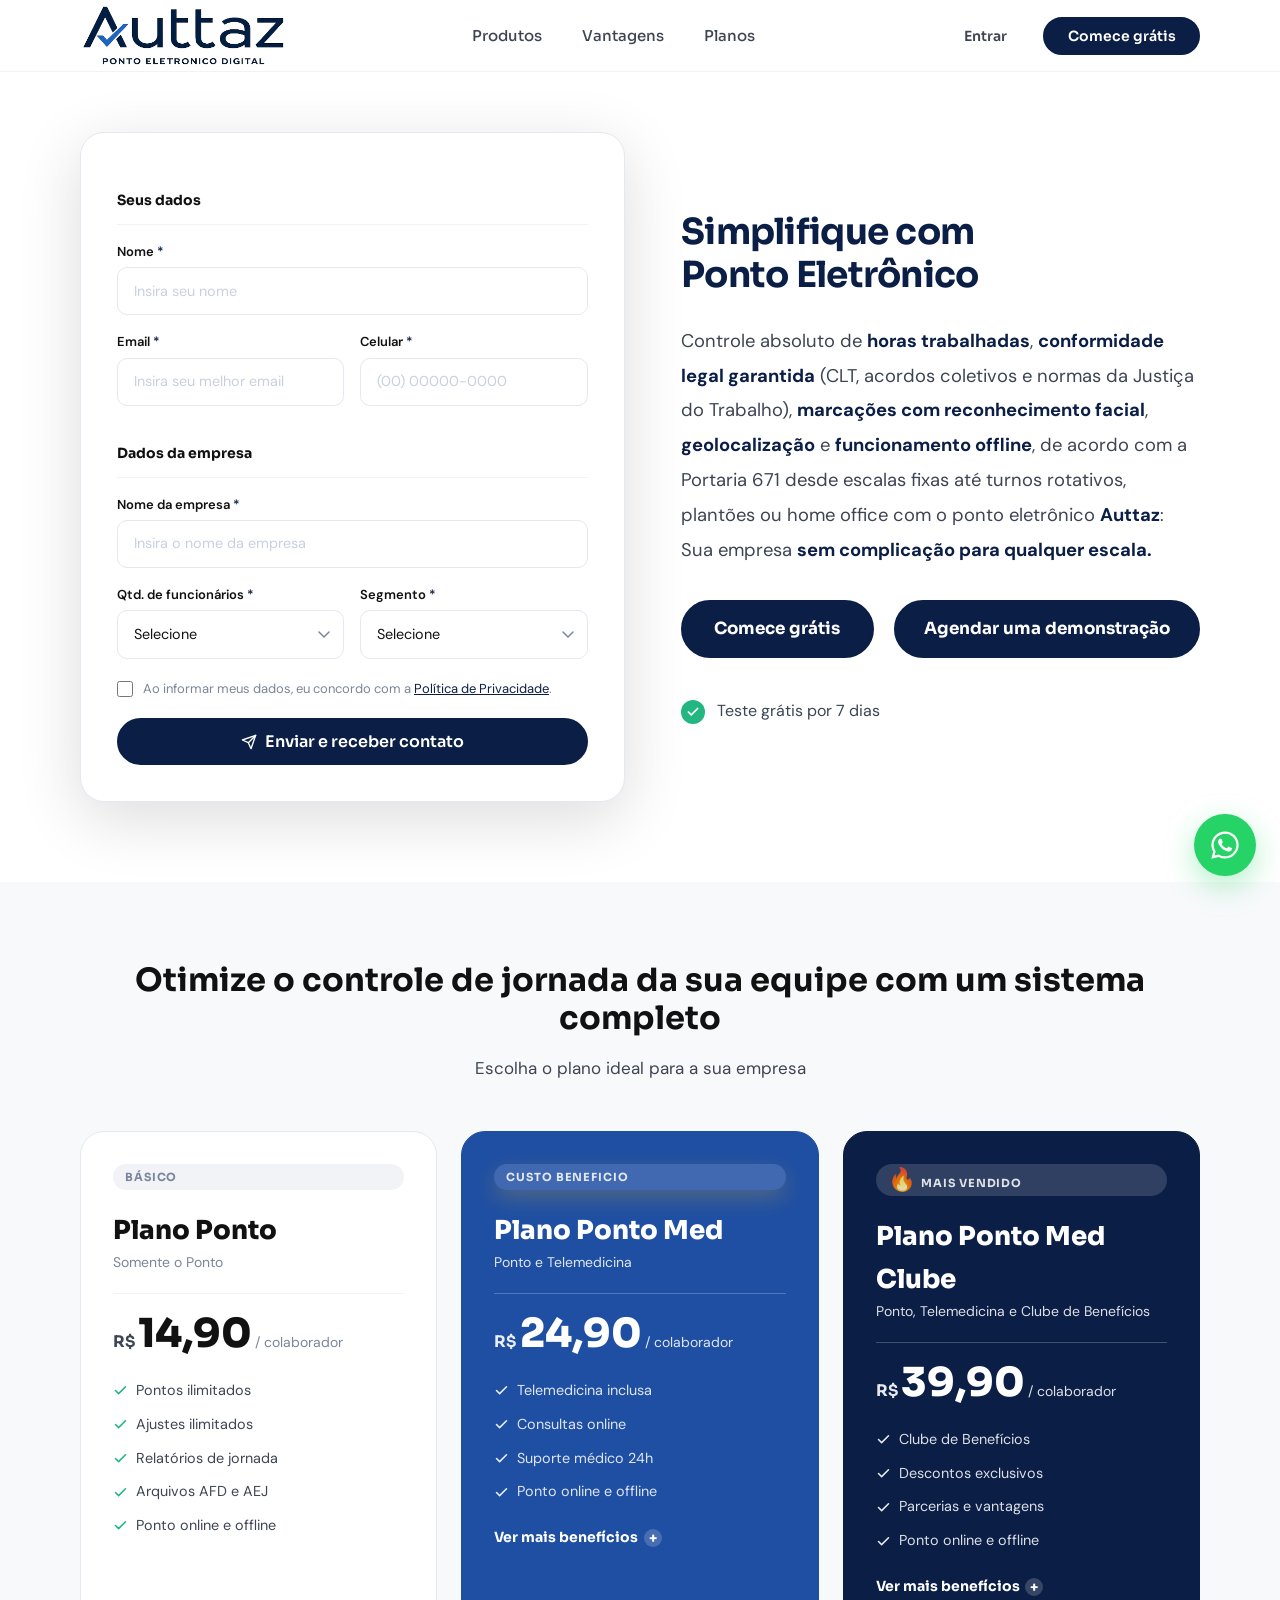
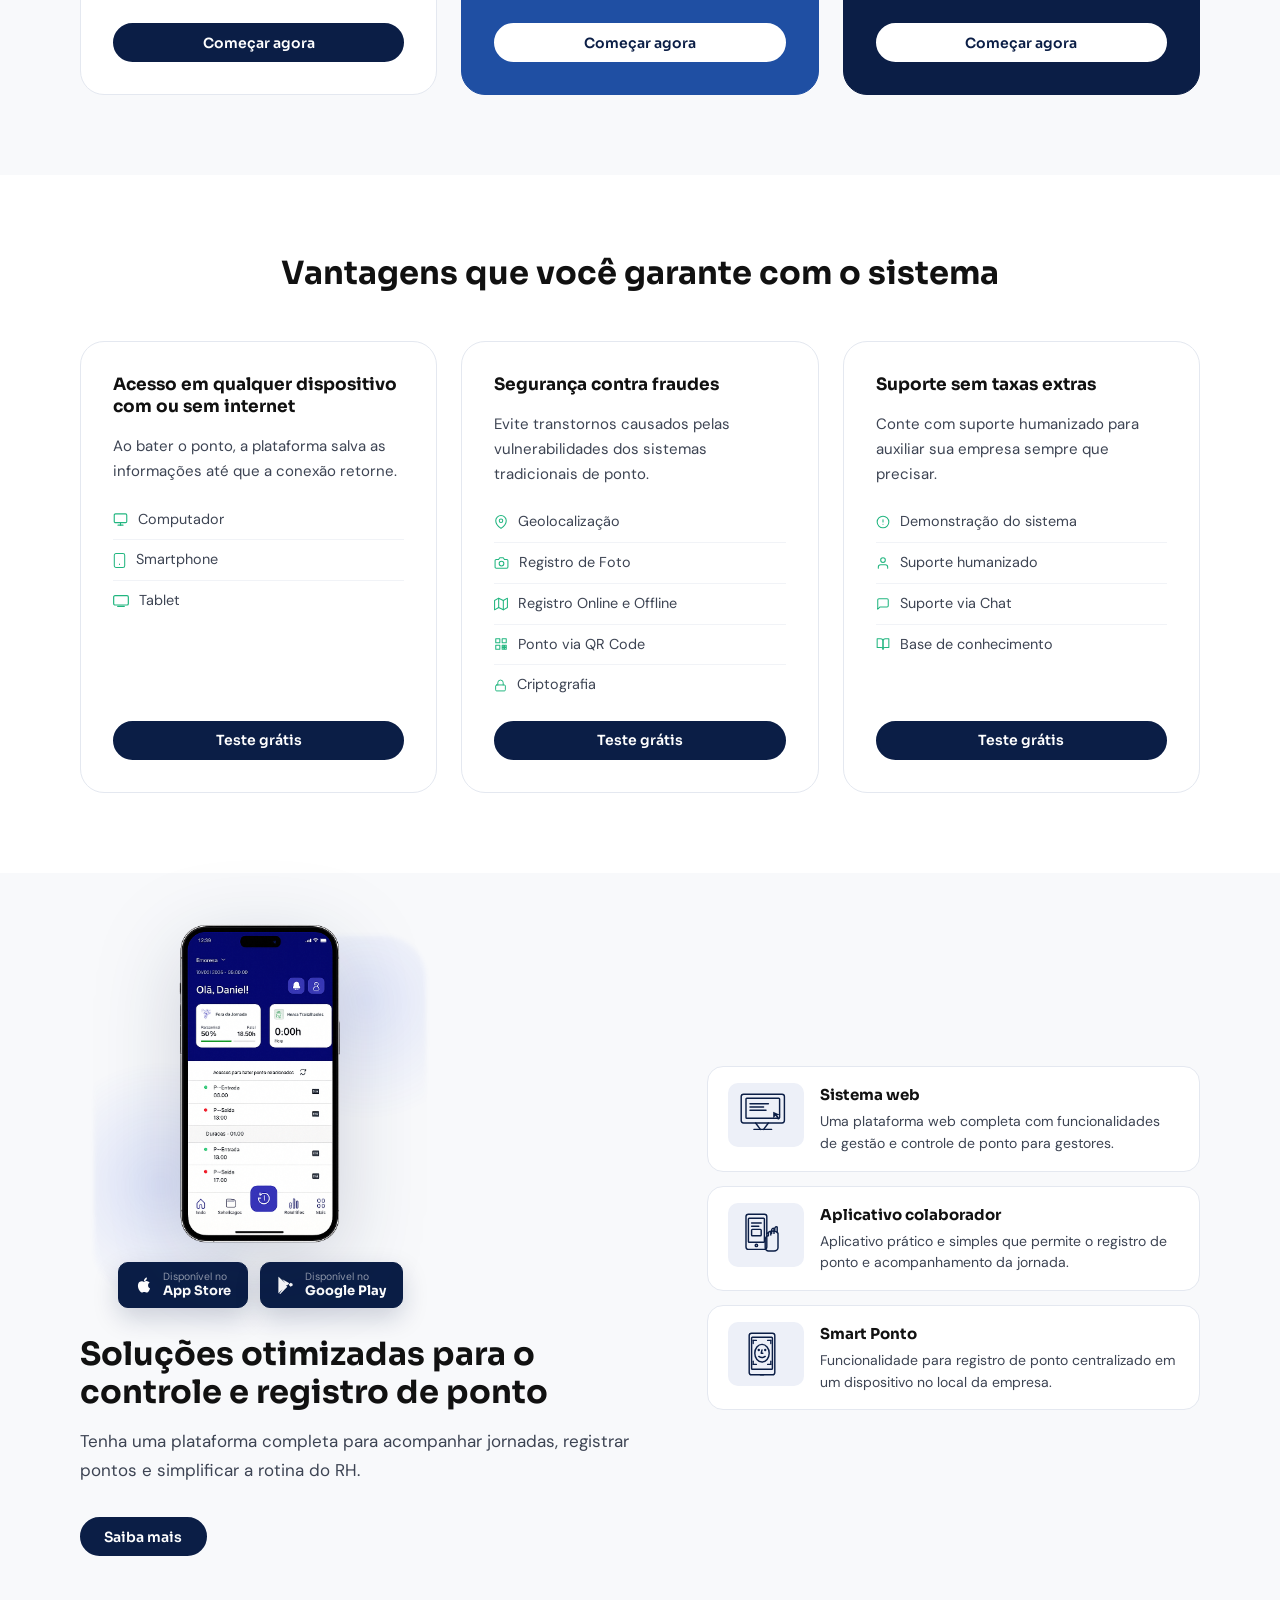
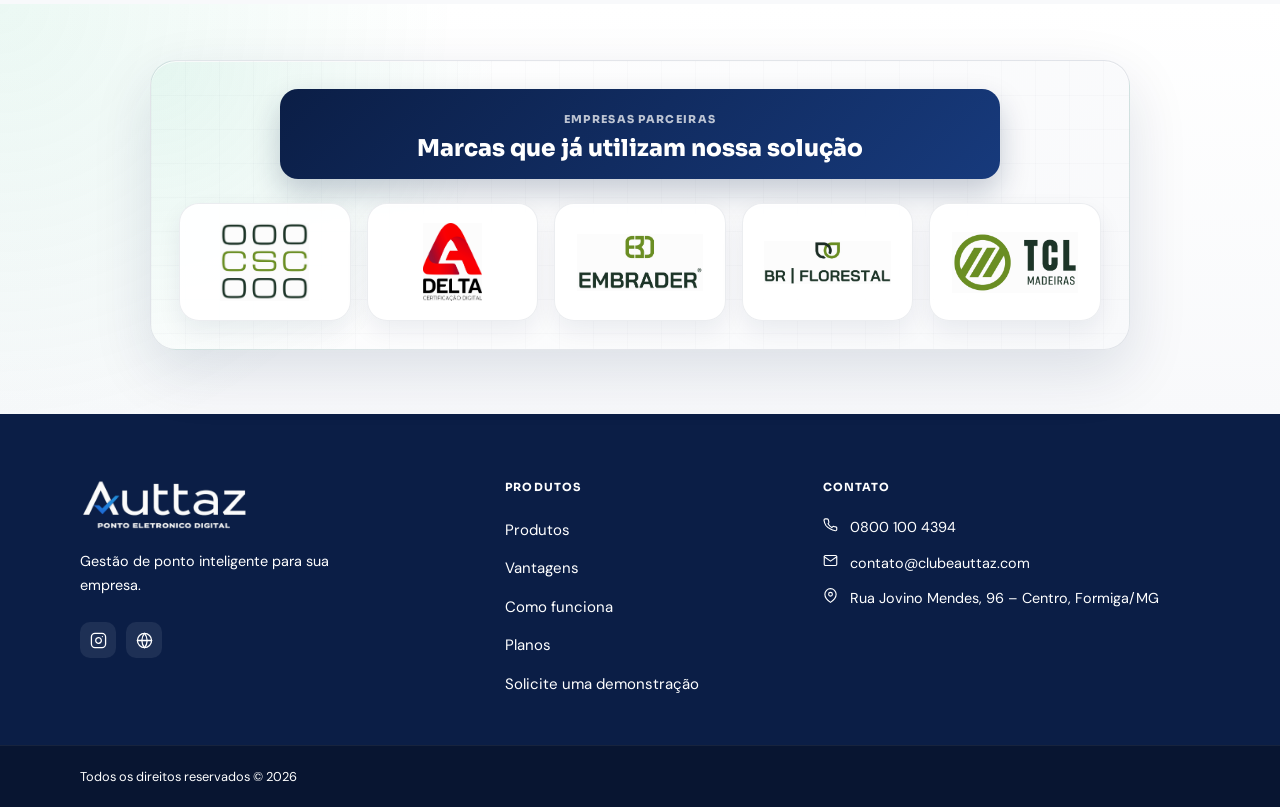
==== commit 225f4d54: "links das redes sociais no footer e redirecionamento dos botões saiba mais para o formulario" ====
--- a/index.html
+++ b/index.html
@@ -781,7 +781,7 @@
                   >Tablet
                 </li>
               </ul>
-              <a href="#contato" class="btn btn--primary btn--full"
+              <a href="#inicio" class="btn btn--primary btn--full"
                 >Teste grátis</a
               >
             </div>
@@ -881,7 +881,7 @@
                   >Criptografia
                 </li>
               </ul>
-              <a href="#contato" class="btn btn--primary btn--full"
+              <a href="#inicio" class="btn btn--primary btn--full"
                 >Teste grátis</a
               >
             </div>
@@ -959,7 +959,7 @@
                   >Base de conhecimento
                 </li>
               </ul>
-              <a href="#contato" class="btn btn--primary btn--full"
+              <a href="#inicio" class="btn btn--primary btn--full"
                 >Teste grátis</a
               >
             </div>
@@ -1030,7 +1030,7 @@
             Tenha uma plataforma completa para acompanhar jornadas, registrar
             pontos e simplificar a rotina do RH.
           </p>
-          <a href="#contato" class="btn btn--primary">Saiba mais</a>
+          <a href="#inicio" class="btn btn--primary">Saiba mais</a>
         </div>
         <div class="solucoes__cards">
           <div class="sol-card">
@@ -1202,7 +1202,12 @@
             Gestão de ponto inteligente para sua empresa.
           </p>
           <div class="footer__social">
-            <a href="#" class="social-link" aria-label="Instagram"
+            <a
+              href="https://www.instagram.com/rmcertificadosmatriz?igsh=MTNhMHNncHd2Y2hrcw=="
+              class="social-link"
+              target="_blank"
+              rel="noopener noreferrer"
+              aria-label="Instagram"
               ><svg
                 width="17"
                 height="17"
@@ -1217,7 +1222,12 @@
                 <path d="M16 11.37A4 4 0 1 1 12.63 8 4 4 0 0 1 16 11.37z" />
                 <line x1="17.5" y1="6.5" x2="17.51" y2="6.5" /></svg
             ></a>
-            <a href="#" class="social-link" aria-label="LinkedIn"
+            <a
+              href="https://rmcertificados.com.br/"
+              class="social-link"
+              target="_blank"
+              rel="noopener noreferrer"
+              aria-label="Site"
               ><svg
                 width="17"
                 height="17"
@@ -1228,44 +1238,10 @@
                 stroke-linecap="round"
                 stroke-linejoin="round"
               >
-                <path
-                  d="M16 8a6 6 0 0 1 6 6v7h-4v-7a2 2 0 0 0-2-2 2 2 0 0 0-2 2v7h-4v-7a6 6 0 0 1 6-6z"
-                />
-                <rect x="2" y="9" width="4" height="12" />
-                <circle cx="4" cy="4" r="2" /></svg
-            ></a>
-            <a href="#" class="social-link" aria-label="Facebook"
-              ><svg
-                width="17"
-                height="17"
-                viewBox="0 0 24 24"
-                fill="none"
-                stroke="currentColor"
-                stroke-width="1.8"
-                stroke-linecap="round"
-                stroke-linejoin="round"
-              >
-                <path
-                  d="M18 2h-3a5 5 0 0 0-5 5v3H7v4h3v8h4v-8h3l1-4h-4V7a1 1 0 0 1 1-1h3z"
-                /></svg
-            ></a>
-            <a href="#" class="social-link" aria-label="YouTube"
-              ><svg
-                width="17"
-                height="17"
-                viewBox="0 0 24 24"
-                fill="none"
-                stroke="currentColor"
-                stroke-width="1.8"
-                stroke-linecap="round"
-                stroke-linejoin="round"
-              >
-                <path
-                  d="M22.54 6.42a2.78 2.78 0 0 0-1.95-1.97C18.88 4 12 4 12 4s-6.88 0-8.59.45A2.78 2.78 0 0 0 1.46 6.42 29 29 0 0 0 1 12a29 29 0 0 0 .46 5.58A2.78 2.78 0 0 0 3.41 19.6C5.12 20 12 20 12 20s6.88 0 8.59-.4a2.78 2.78 0 0 0 1.95-1.97A29 29 0 0 0 23 12a29 29 0 0 0-.46-5.58z"
-                />
-                <polygon
-                  points="9.75 15.02 15.5 12 9.75 8.98 9.75 15.02"
-                /></svg
+                <circle cx="12" cy="12" r="10" />
+                <line x1="2" y1="12" x2="22" y2="12" />
+                <path d="M12 2a15.3 15.3 0 0 1 0 20" />
+                <path d="M12 2a15.3 15.3 0 0 0 0 20" /></svg
             ></a>
           </div>
         </div>
@@ -1276,7 +1252,7 @@
             <li><a href="#vantagens">Vantagens</a></li>
             <li><a href="#planos">Como funciona</a></li>
             <li><a href="#planos">Planos</a></li>
-            <li><a href="#contato">Solicite uma demonstração</a></li>
+            <li><a href="#inicio">Solicite uma demonstração</a></li>
           </ul>
         </div>
         <div class="footer__contact">
@@ -1296,7 +1272,7 @@
                 <path
                   d="M22 16.92v3a2 2 0 0 1-2.18 2 19.79 19.79 0 0 1-8.63-3.07A19.5 19.5 0 0 1 4.69 13.6a19.79 19.79 0 0 1-3.07-8.67A2 2 0 0 1 3.6 3h3a2 2 0 0 1 2 1.72c.127.96.361 1.903.7 2.81a2 2 0 0 1-.45 2.11L8.09 10.91a16 16 0 0 0 6 6l1.27-1.27a2 2 0 0 1 2.11-.45c.907.339 1.85.573 2.81.7A2 2 0 0 1 22 17.92z"
                 /></svg
-              >(41) 9 9281-0185
+              >0800 100 4394
             </li>
             <li>
               <svg
@@ -1313,7 +1289,7 @@
                   d="M4 4h16c1.1 0 2 .9 2 2v12c0 1.1-.9 2-2 2H4c-1.1 0-2-.9-2-2V6c0-1.1.9-2 2-2z"
                 />
                 <polyline points="22,6 12,13 2,6" /></svg
-              >ajuda@pontogo.com.br
+              >contato@clubeauttaz.com
             </li>
             <!-- <li><svg width="15" height="15" viewBox="0 0 24 24" fill="none" stroke="currentColor" stroke-width="1.8" stroke-linecap="round" stroke-linejoin="round"><path d="M21 15a2 2 0 0 1-2 2H7l-4 4V5a2 2 0 0 1 2-2h14a2 2 0 0 1 2 2z"/></svg>Suporte via Chat</li> -->
             <li>
@@ -1329,7 +1305,7 @@
               >
                 <path d="M21 10c0 7-9 13-9 13s-9-6-9-13a9 9 0 0 1 18 0z" />
                 <circle cx="12" cy="10" r="3" /></svg
-              >Rua Monsenhor Bruno, 1153, Sala 1606. Aldeota, Fortaleza CE
+              >Rua Jovino Mendes, 96 – Centro, Formiga/MG
             </li>
           </ul>
         </div>
--- a/css/style.css
+++ b/css/style.css
@@ -2391,3 +2391,20 @@
     min-width: 0;
   }
 }
+
+
+/* ----------------------------------------------------------
+   24. AJUSTE REDES SOCIAIS FOOTER
+   ---------------------------------------------------------- */
+.footer__social {
+  display: flex;
+  gap: 0.625rem;
+}
+
+.footer__social .social-link {
+  color: var(--white);
+}
+
+.footer__social .social-link svg {
+  stroke: currentColor;
+}
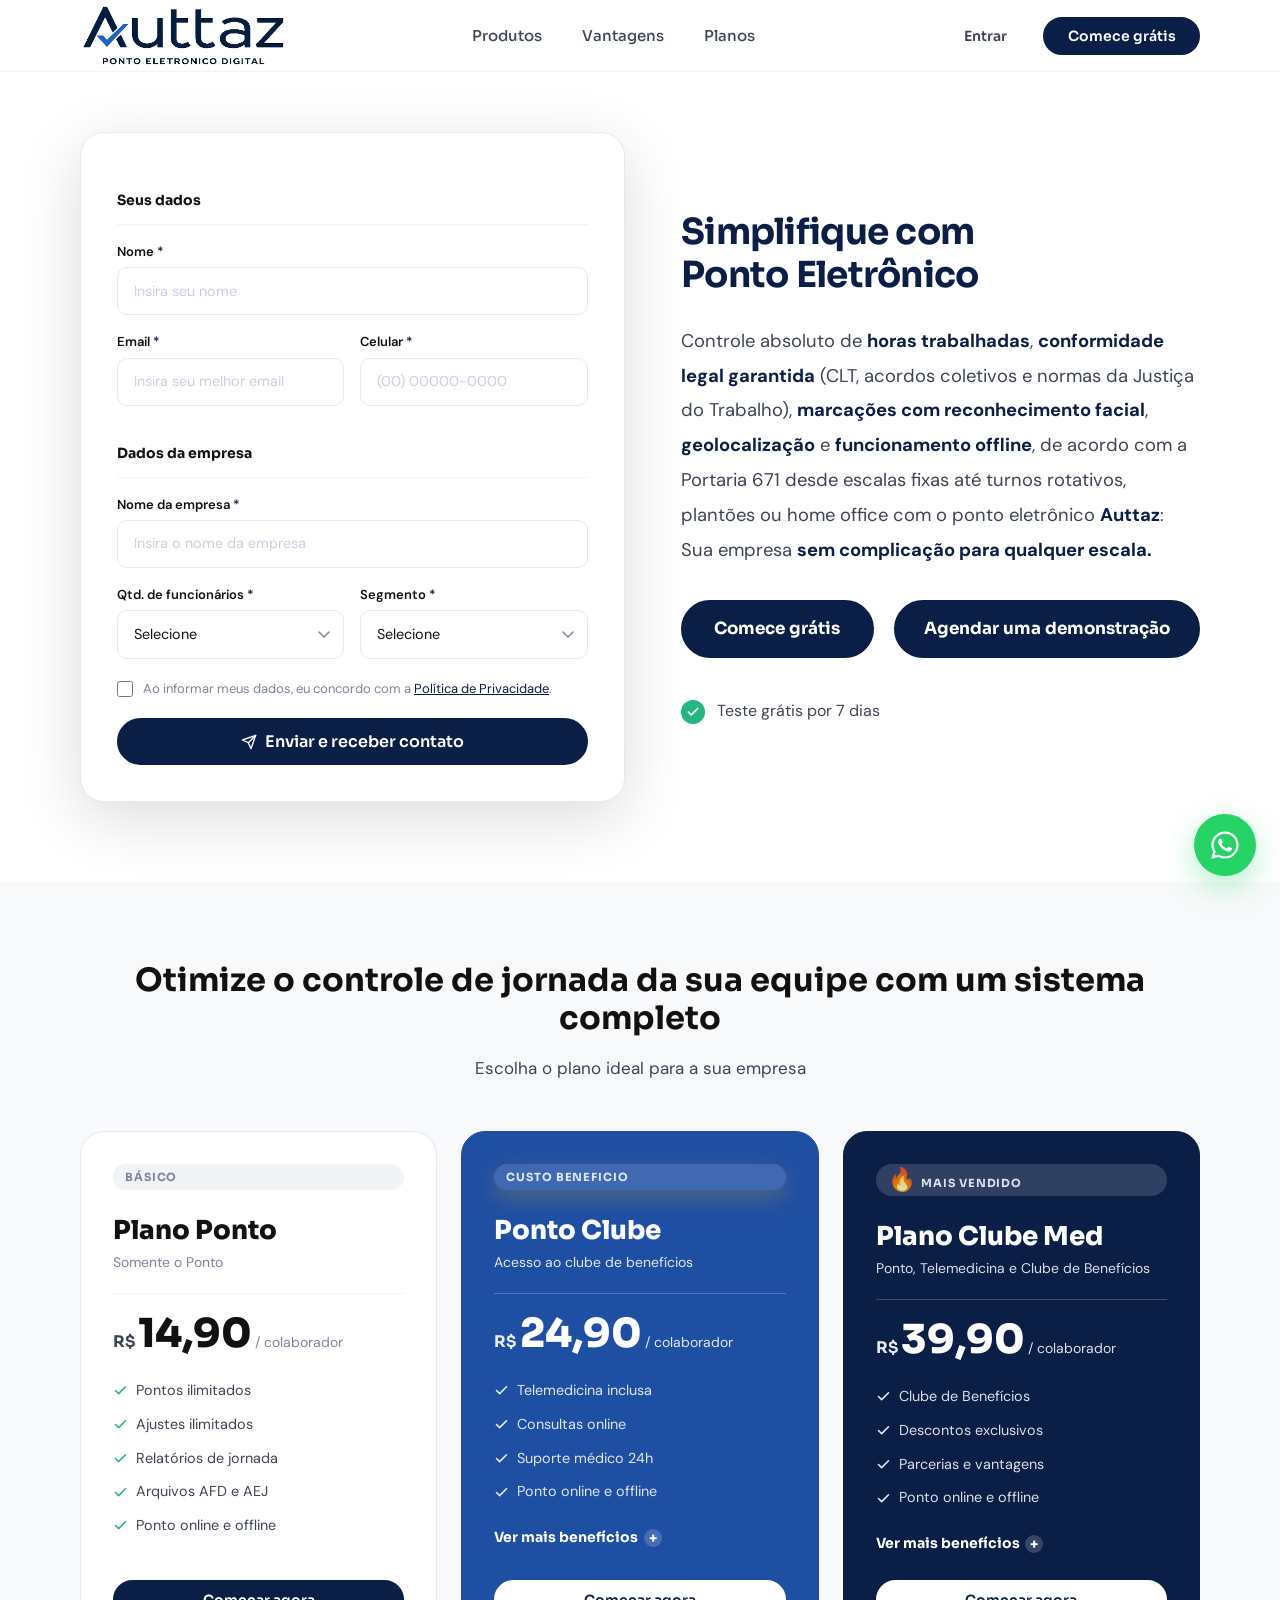
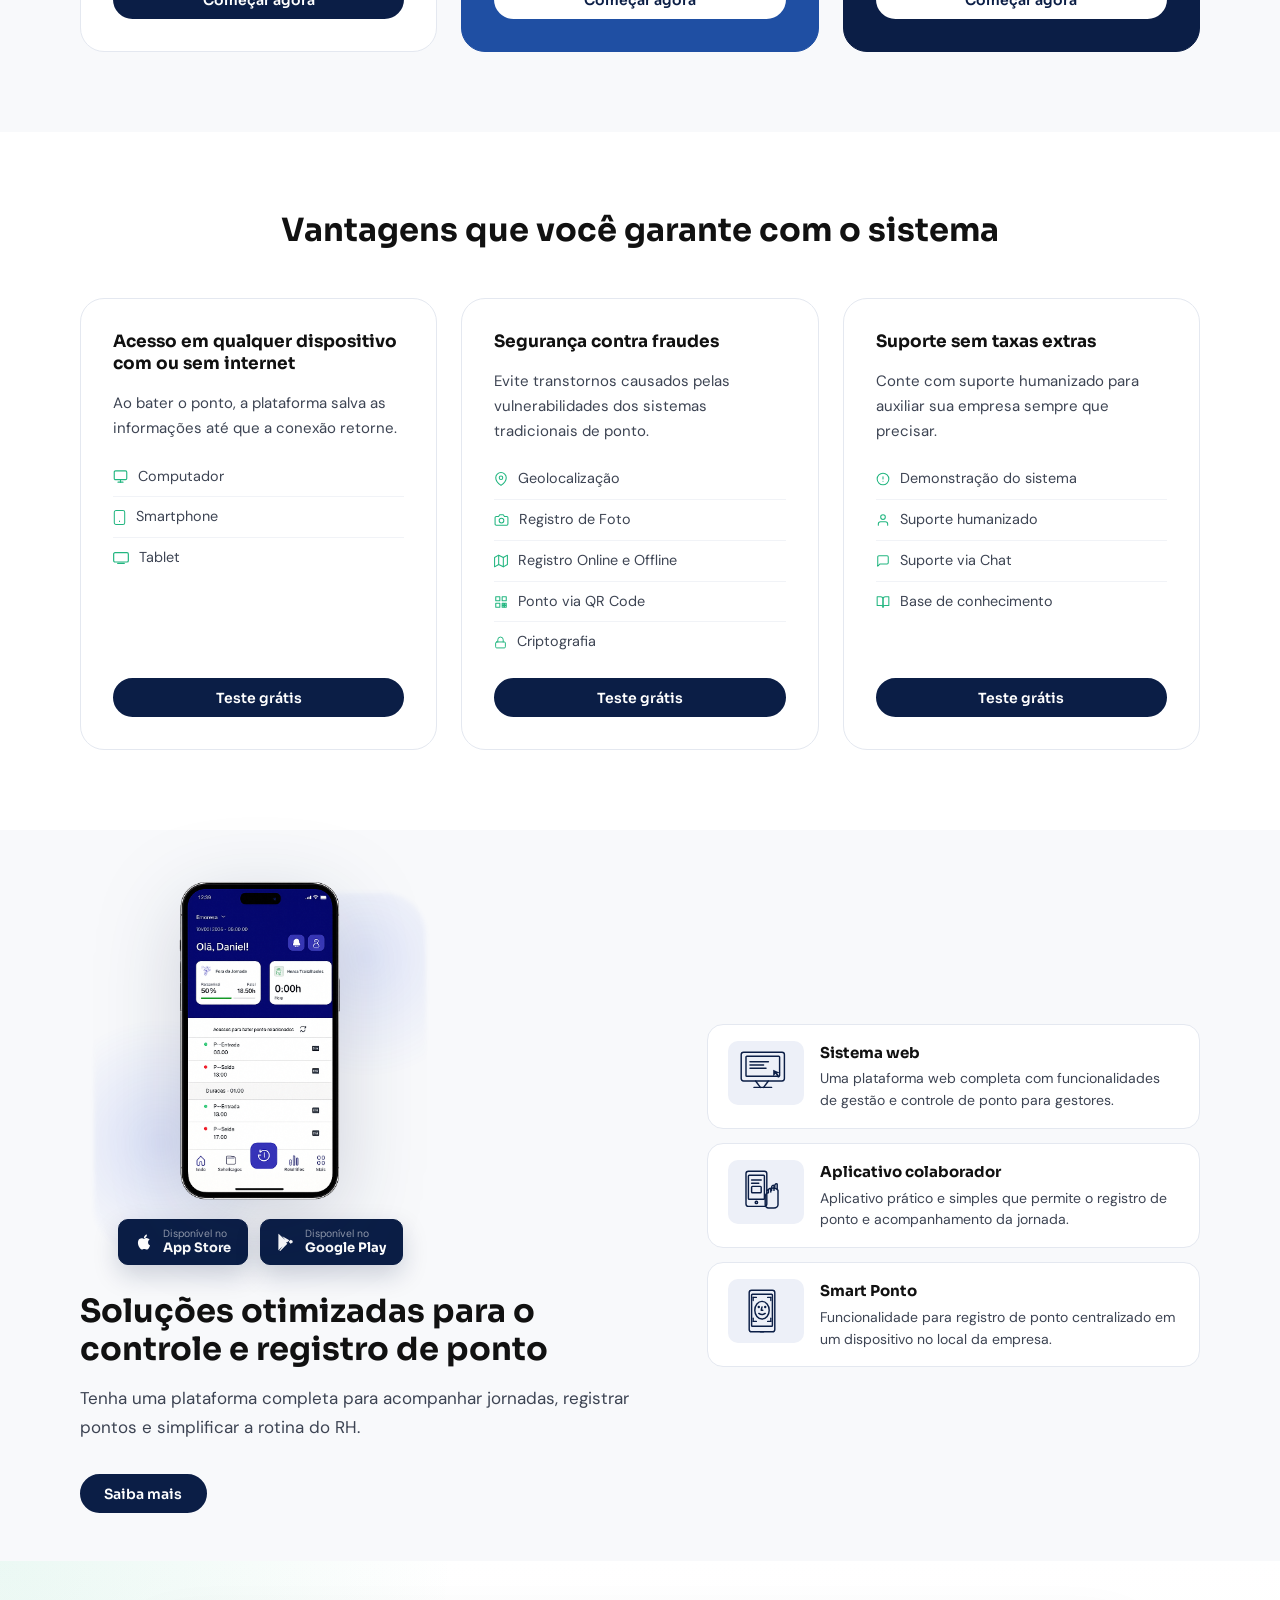
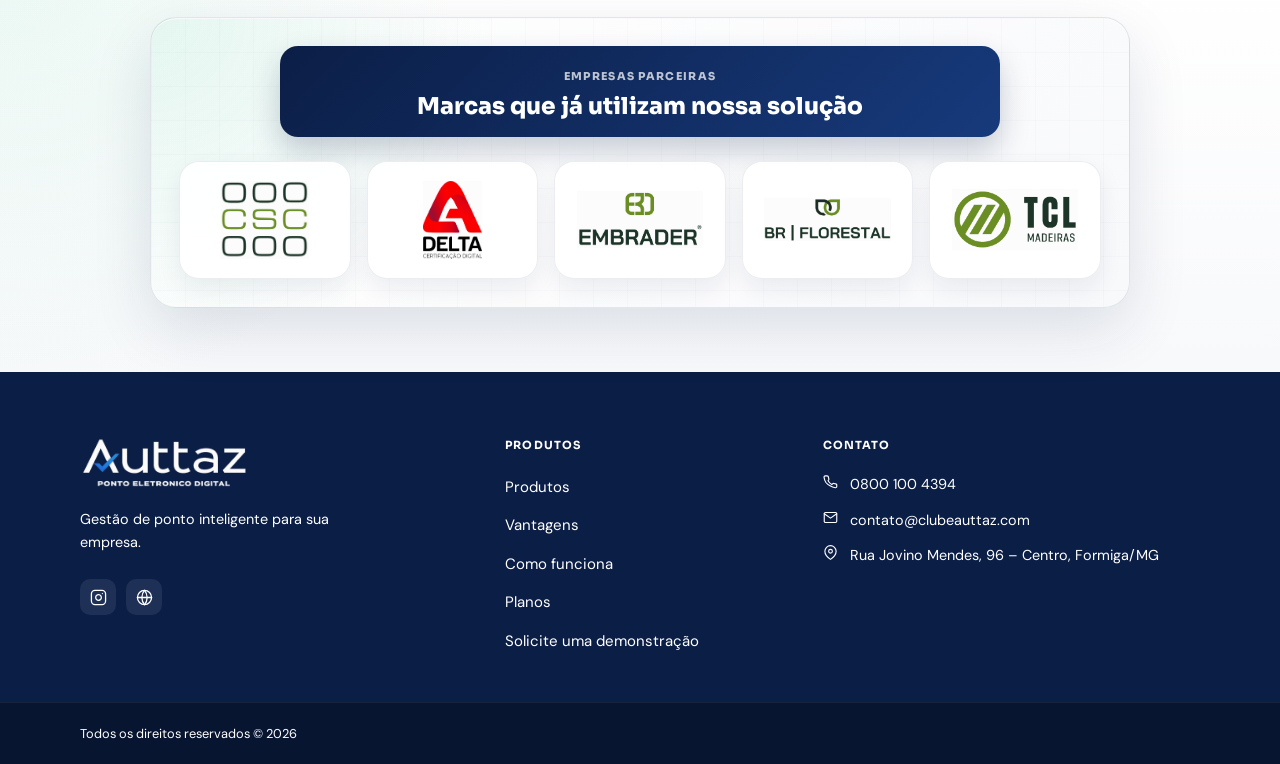
==== commit c3b5162e: "correção do nome dos planos nos cards" ====
--- a/index.html
+++ b/index.html
@@ -401,8 +401,8 @@
               <div class="plan-card__badge plan-card__badge--hot">
                 Custo Beneficio
               </div>
-              <h3 class="plan-card__name">Plano Ponto Med</h3>
-              <p class="plan-card__desc-plan">Ponto e Telemedicina</p>
+              <h3 class="plan-card__name">Ponto Clube</h3>
+              <p class="plan-card__desc-plan">Acesso ao clube de benefícios</p>
               <div class="plan-card__price">
                 <span class="plan-card__currency">R$</span>
                 <span class="plan-card__amount">24,90</span>
@@ -535,7 +535,7 @@
             <!-- Plano Ponto Med Clube -->
             <div class="plan-card plan-card--highlight plan-card--dark">
               <div class="plan-card__badge"><span>🔥</span>Mais Vendido</div>
-              <h3 class="plan-card__name">Plano Ponto Med Clube</h3>
+              <h3 class="plan-card__name">Plano Clube Med</h3>
               <p class="plan-card__desc-plan">
                 Ponto, Telemedicina e Clube de Benefícios
               </p>
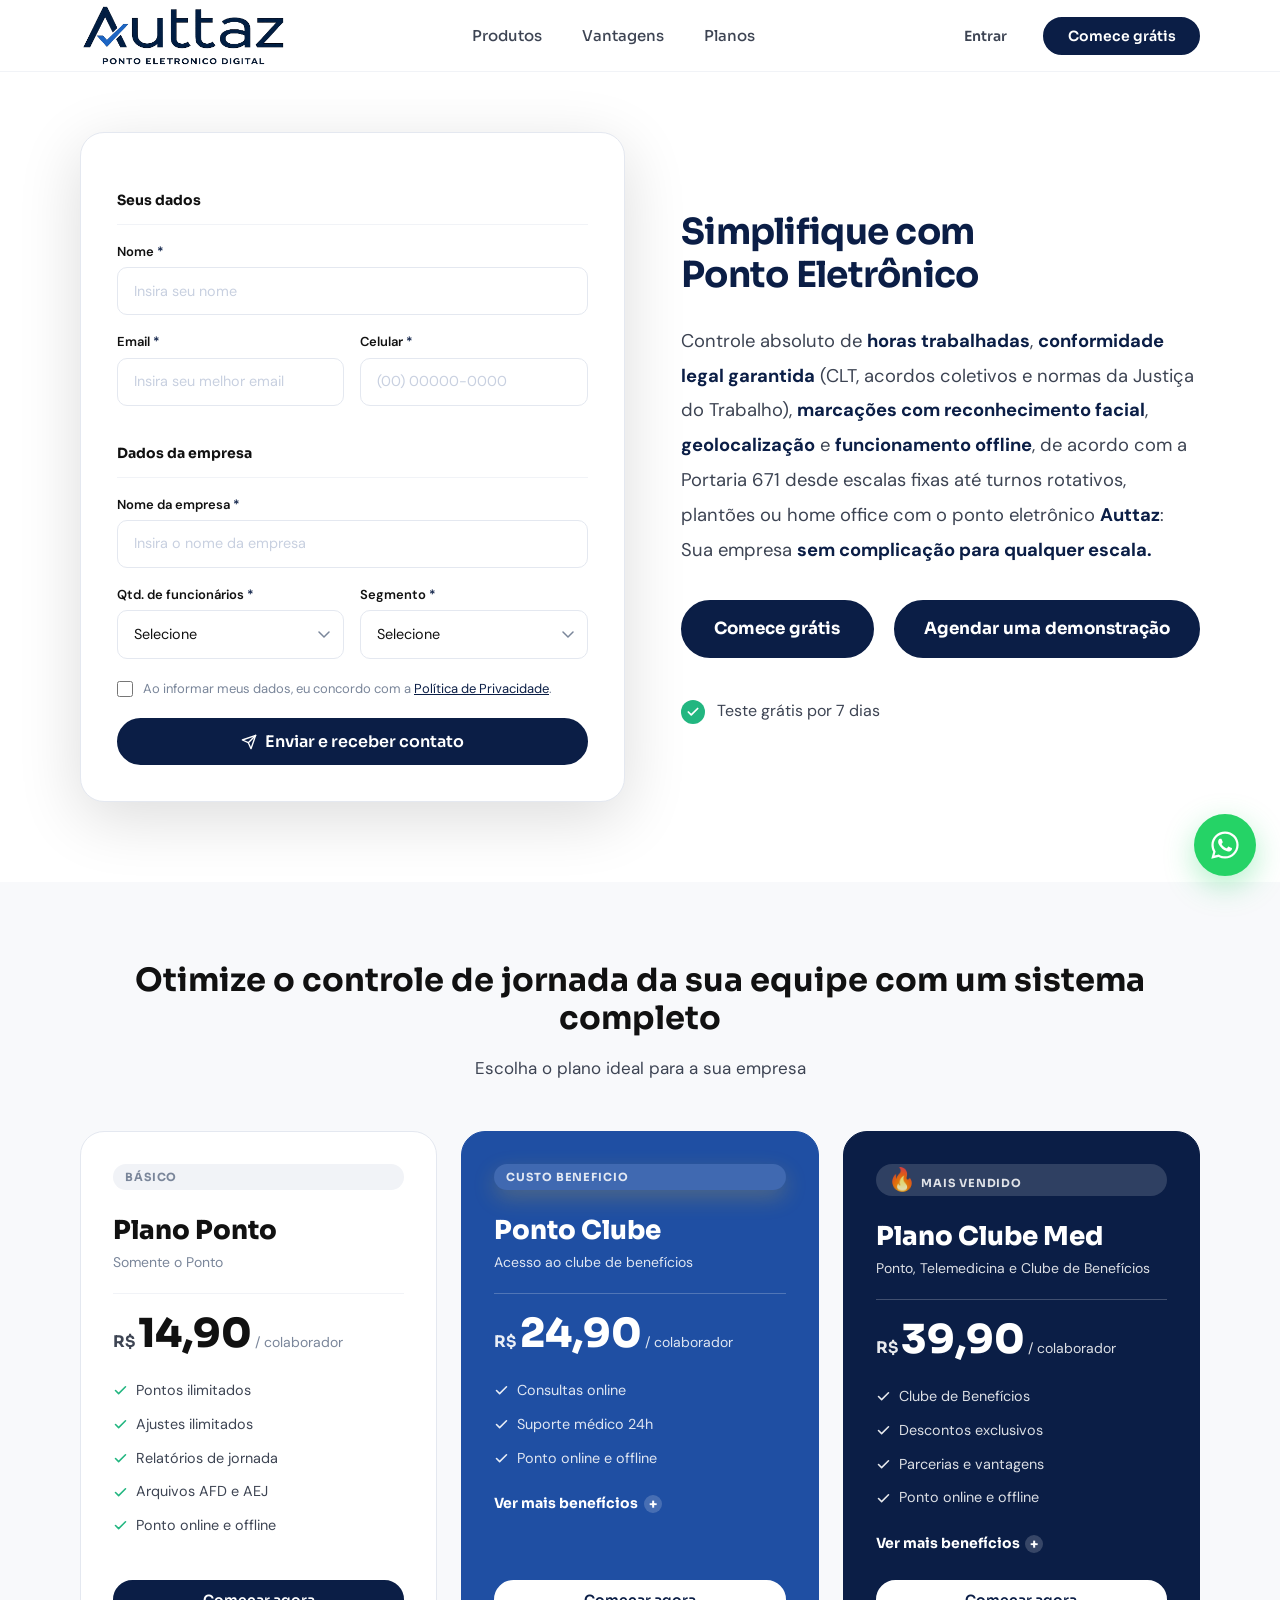
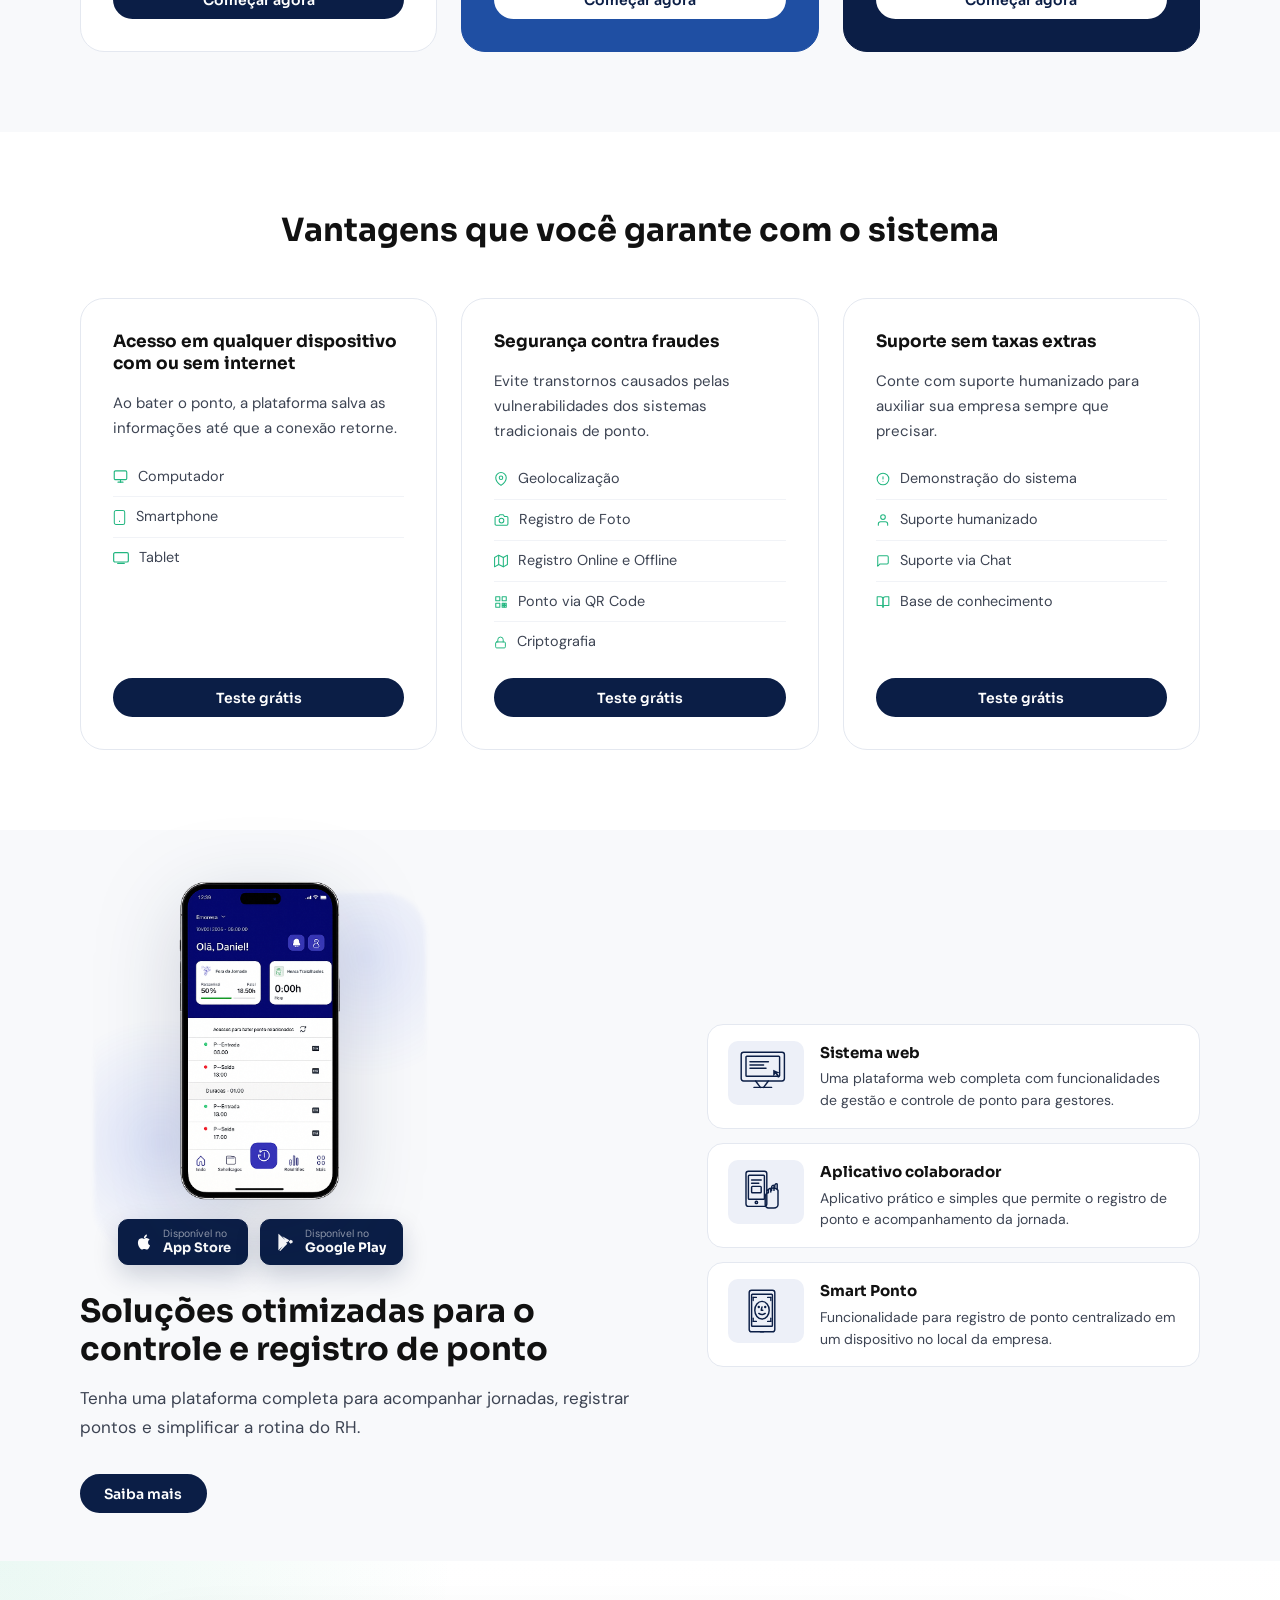
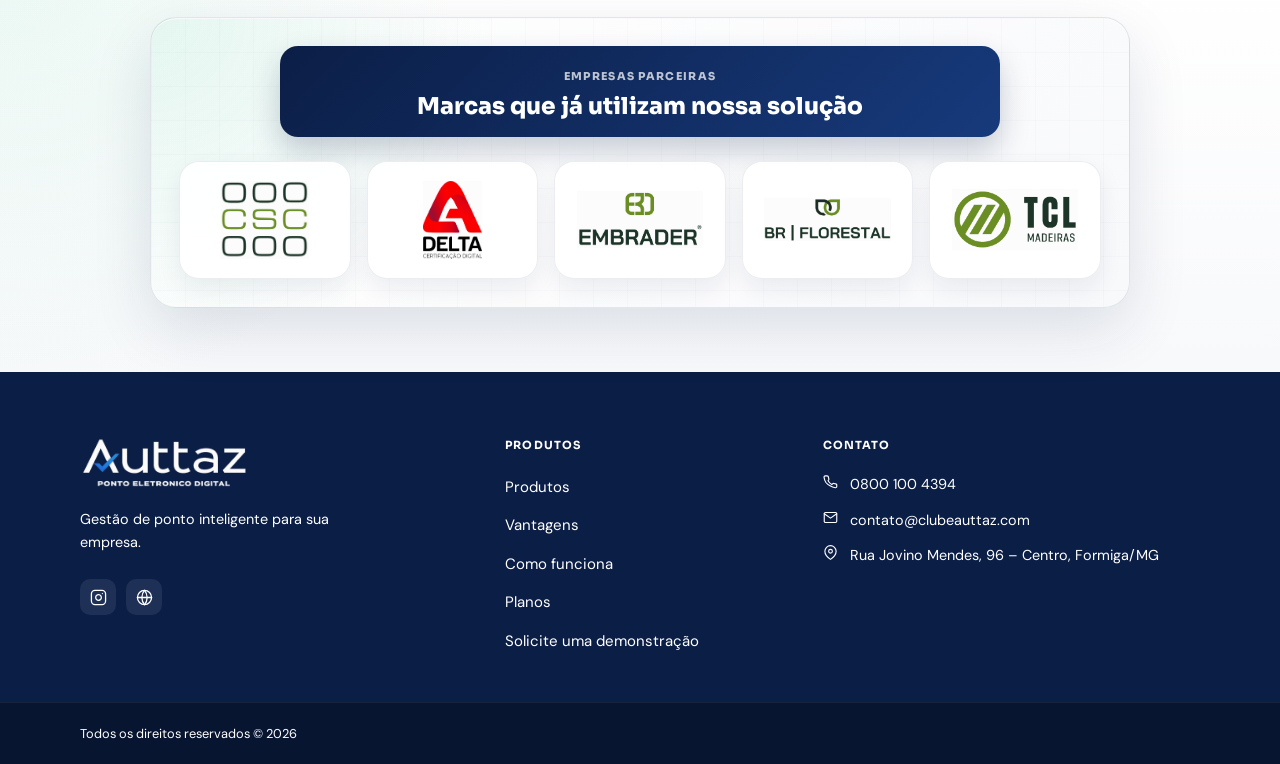
==== commit dccf90cf: "retirada do telemedicina do plano clube" ====
--- a/index.html
+++ b/index.html
@@ -396,7 +396,7 @@
               >
             </div>
 
-            <!-- Plano Ponto Med -->
+            <!-- Ponto Clube -->
             <div class="plan-card plan-card--highlight plan-card--light">
               <div class="plan-card__badge plan-card__badge--hot">
                 Custo Beneficio
@@ -409,20 +409,6 @@
                 <span class="plan-card__period">/ colaborador</span>
               </div>
               <ul class="plan-card__features">
-                <li>
-                  <svg
-                    width="15"
-                    height="15"
-                    viewBox="0 0 24 24"
-                    fill="none"
-                    stroke="rgba(255,255,255,.9)"
-                    stroke-width="2.5"
-                    stroke-linecap="round"
-                    stroke-linejoin="round"
-                  >
-                    <polyline points="20 6 9 17 4 12" /></svg
-                  >Telemedicina inclusa
-                </li>
                 <li>
                   <svg
                     width="15"
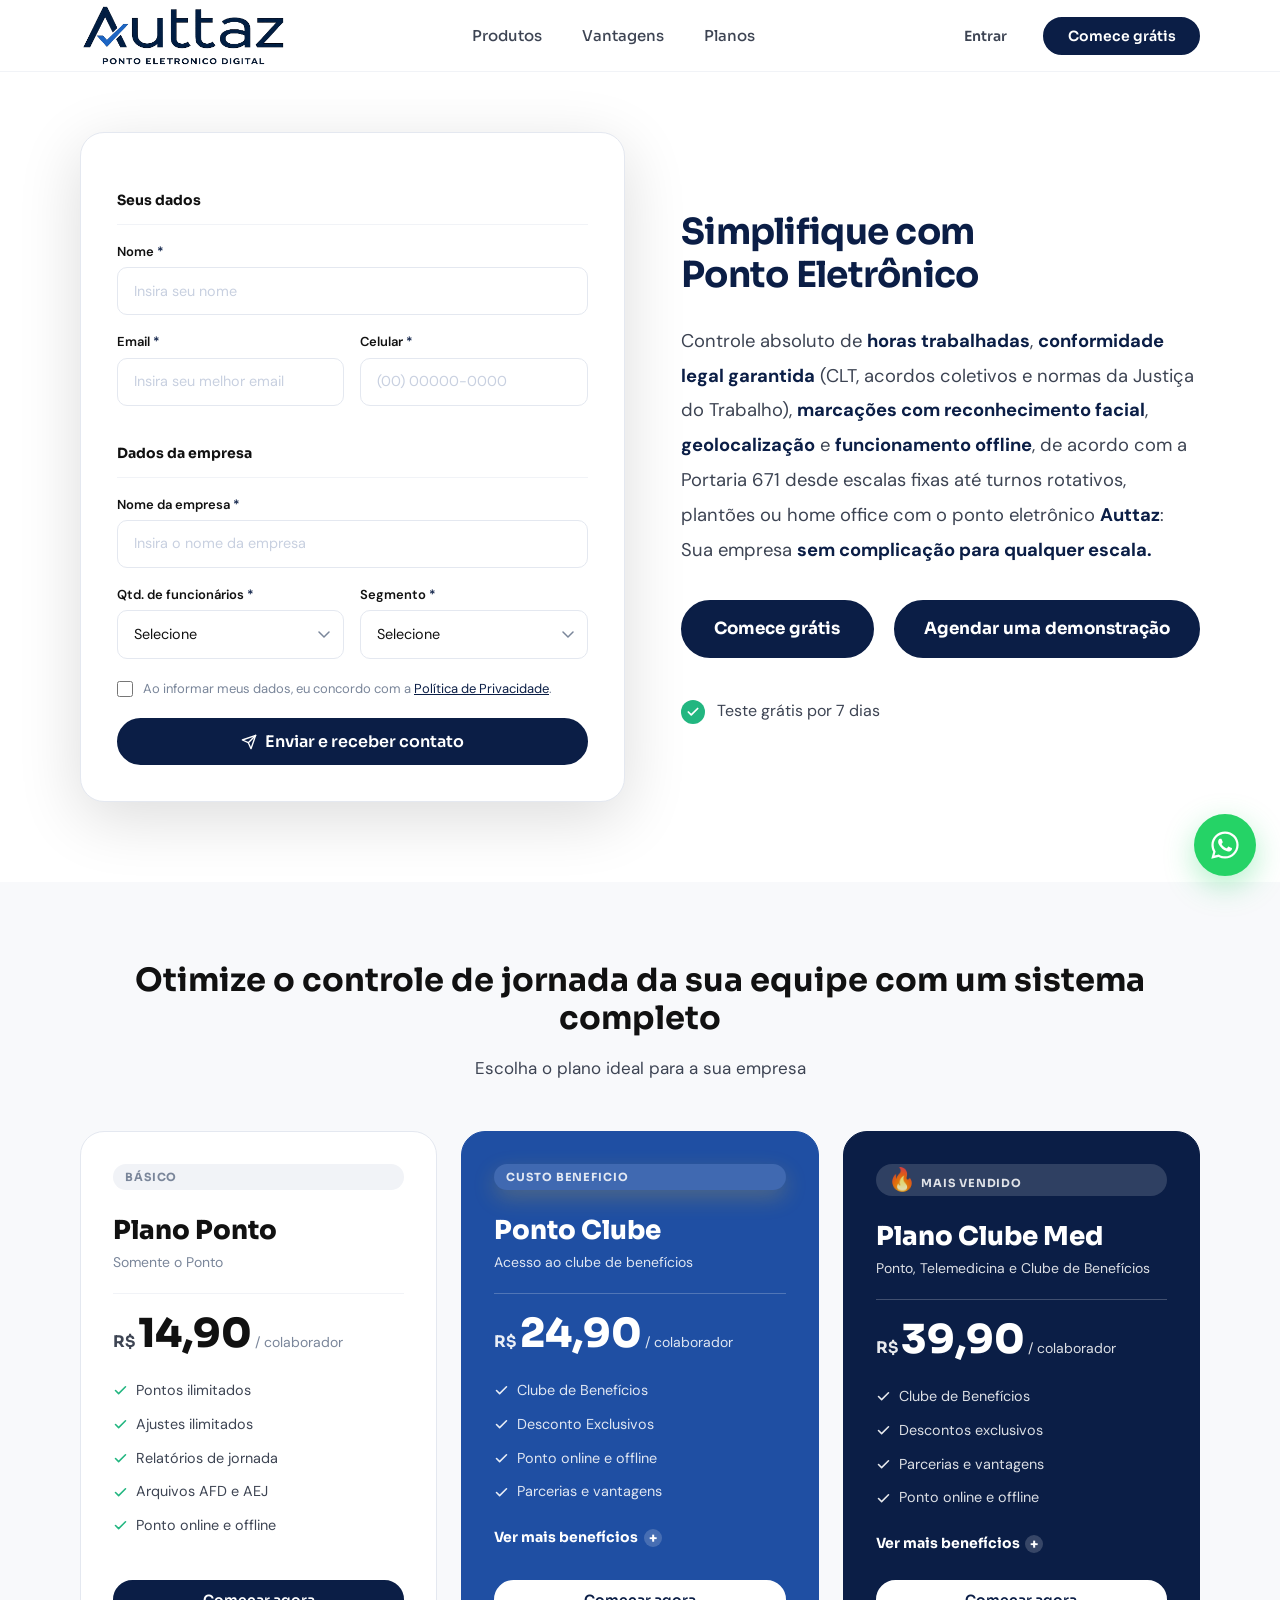
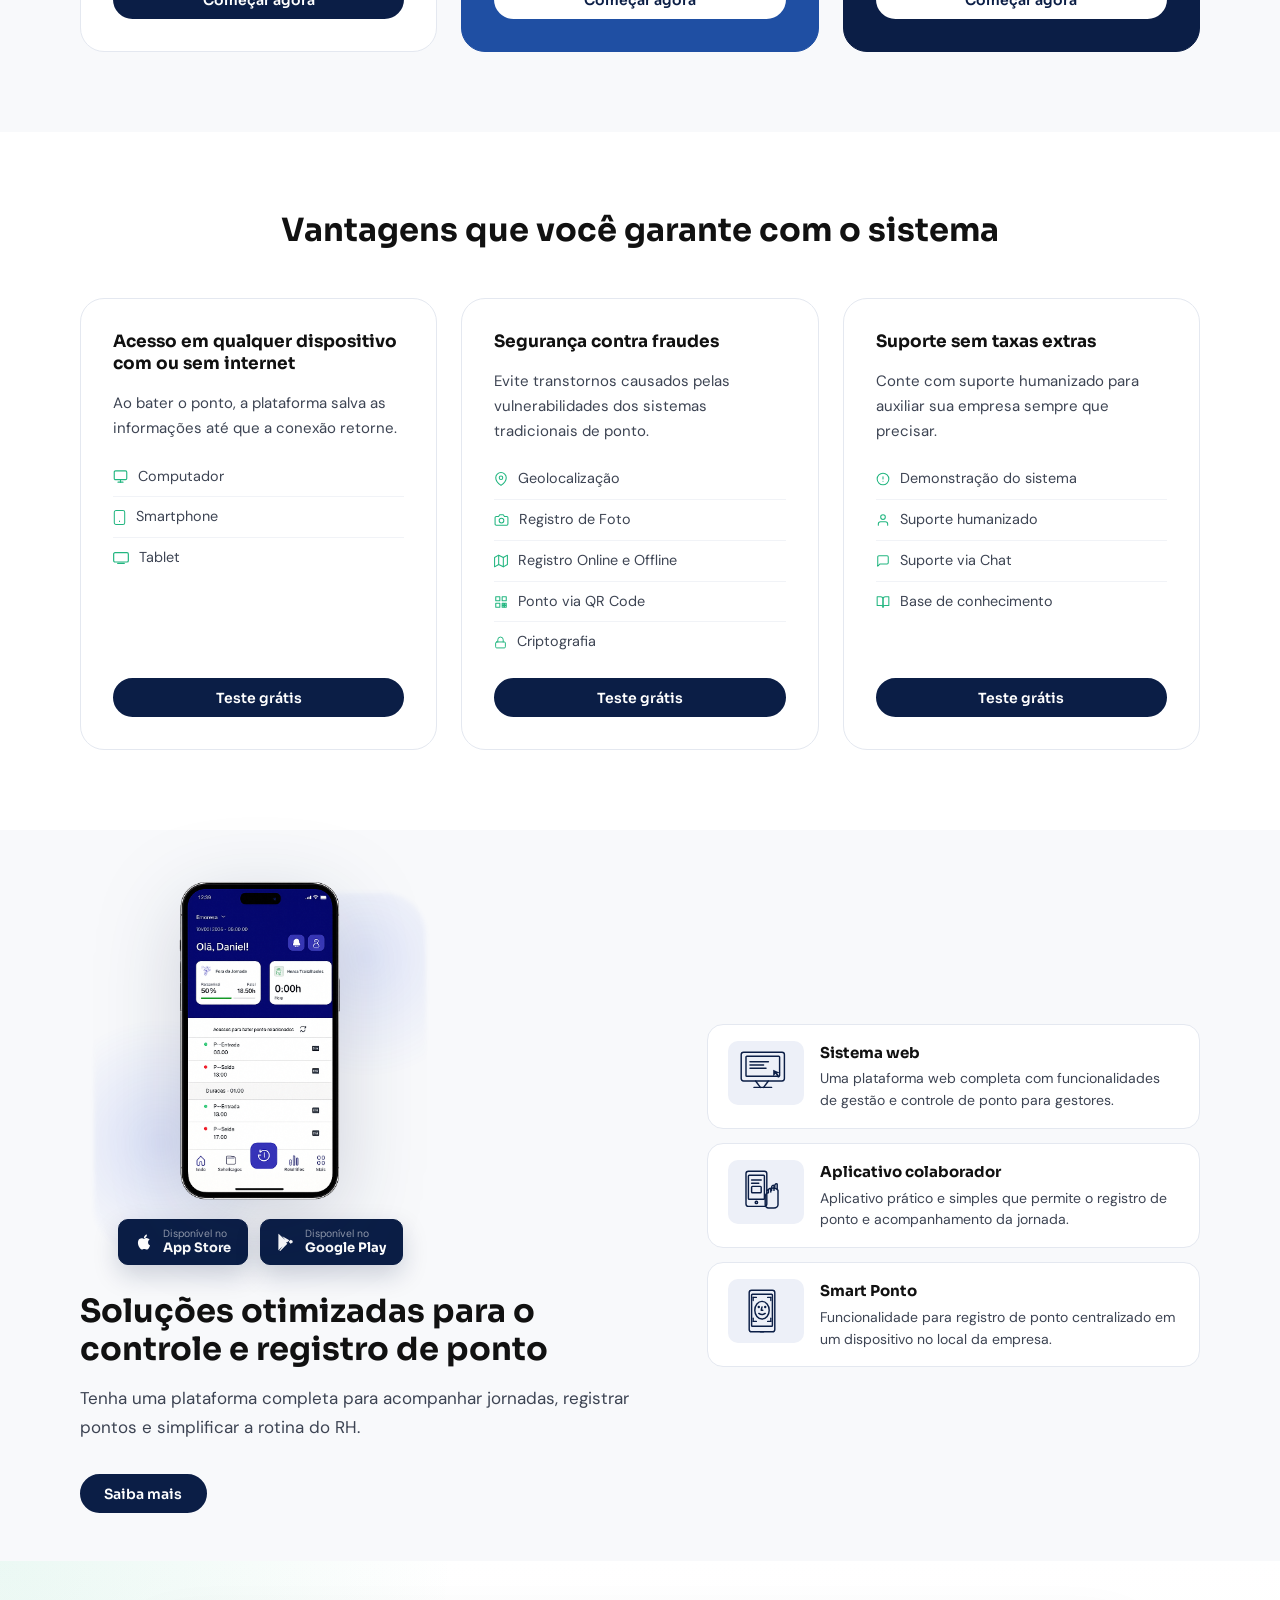
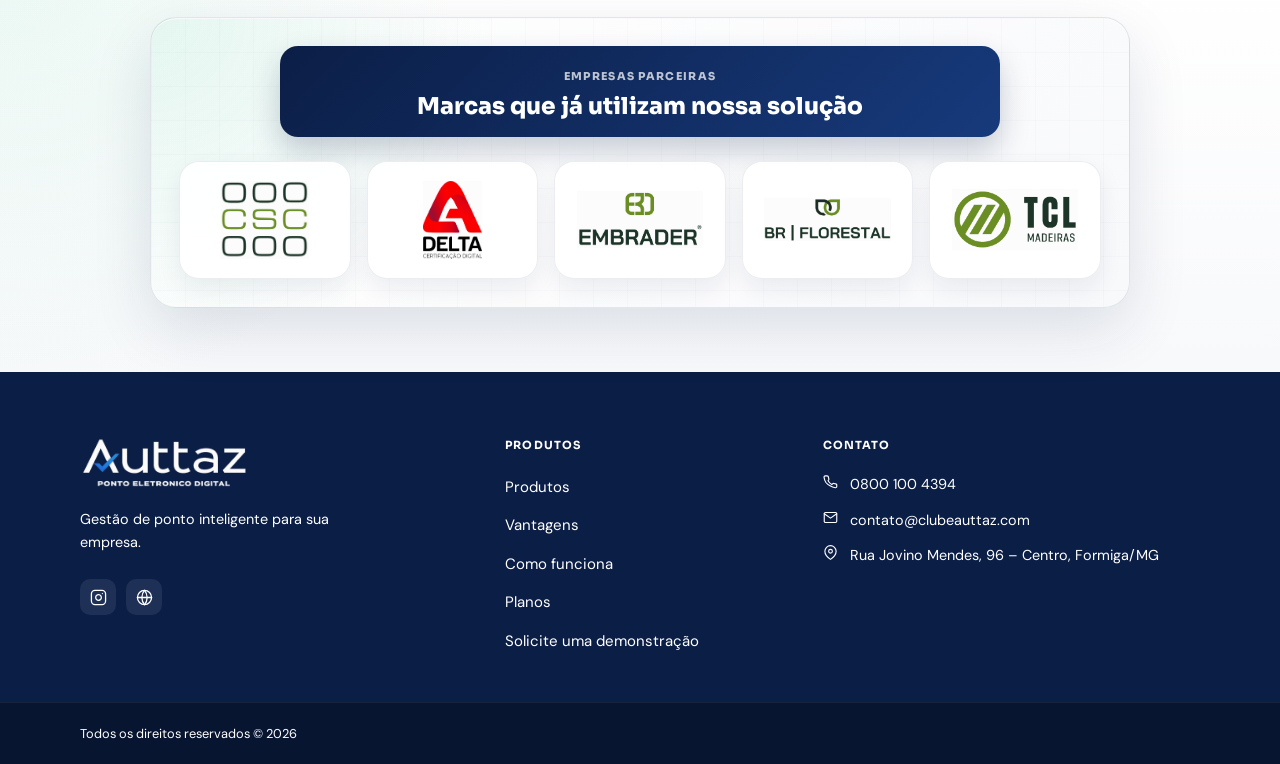
==== commit 4a006437: "Correção card de beneficios e retirada do nome em politicas" ====
--- a/index.html
+++ b/index.html
@@ -421,7 +421,7 @@
                     stroke-linejoin="round"
                   >
                     <polyline points="20 6 9 17 4 12" /></svg
-                  >Consultas online
+                  >Clube de Benefícios
                 </li>
                 <li>
                   <svg
@@ -435,7 +435,7 @@
                     stroke-linejoin="round"
                   >
                     <polyline points="20 6 9 17 4 12" /></svg
-                  >Suporte médico 24h
+                  >Desconto Exclusivos
                 </li>
                 <li>
                   <svg
@@ -450,6 +450,20 @@
                   >
                     <polyline points="20 6 9 17 4 12" /></svg
                   >Ponto online e offline
+                </li>
+                <li>
+                  <svg
+                    width="15"
+                    height="15"
+                    viewBox="0 0 24 24"
+                    fill="none"
+                    stroke="rgba(255,255,255,.9)"
+                    stroke-width="2.5"
+                    stroke-linecap="round"
+                    stroke-linejoin="round"
+                  >
+                    <polyline points="20 6 9 17 4 12" /></svg
+                  >Parcerias e vantagens
                 </li>
               </ul>
               <details class="plan-card__more">
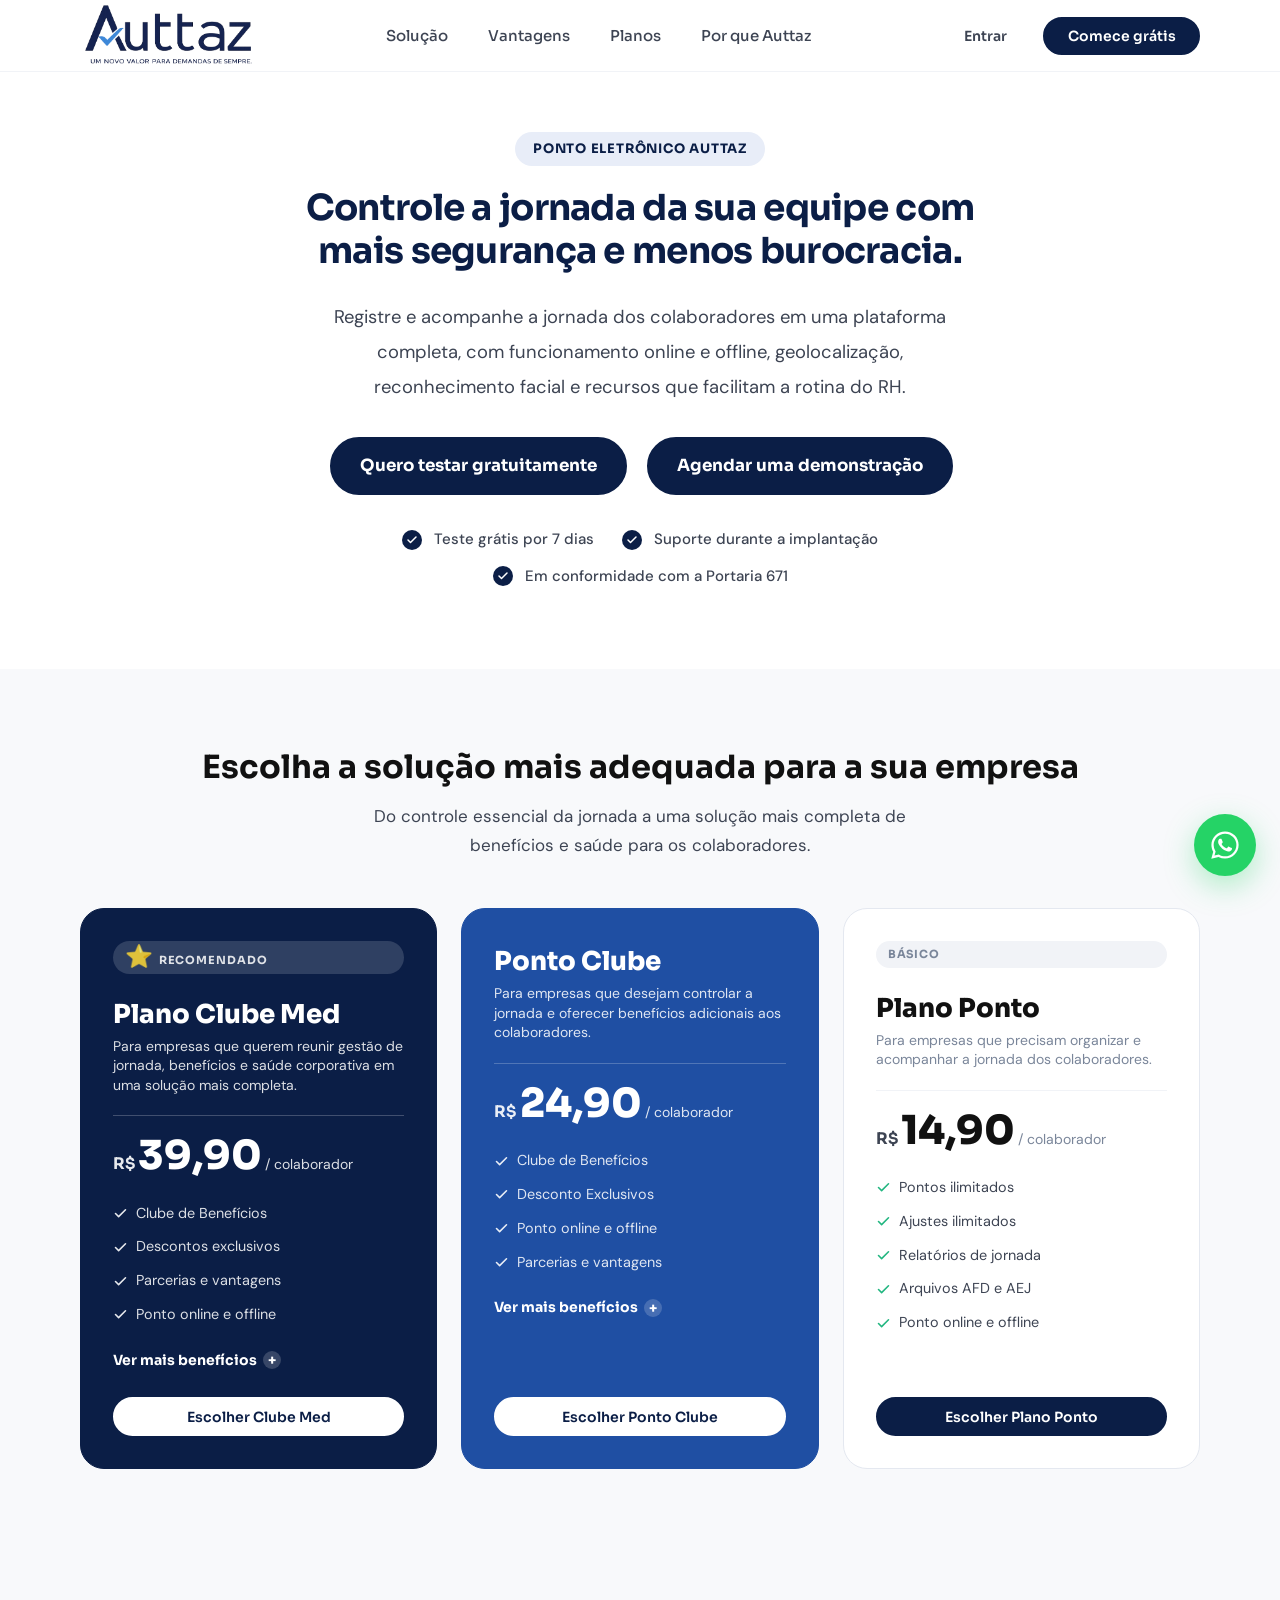
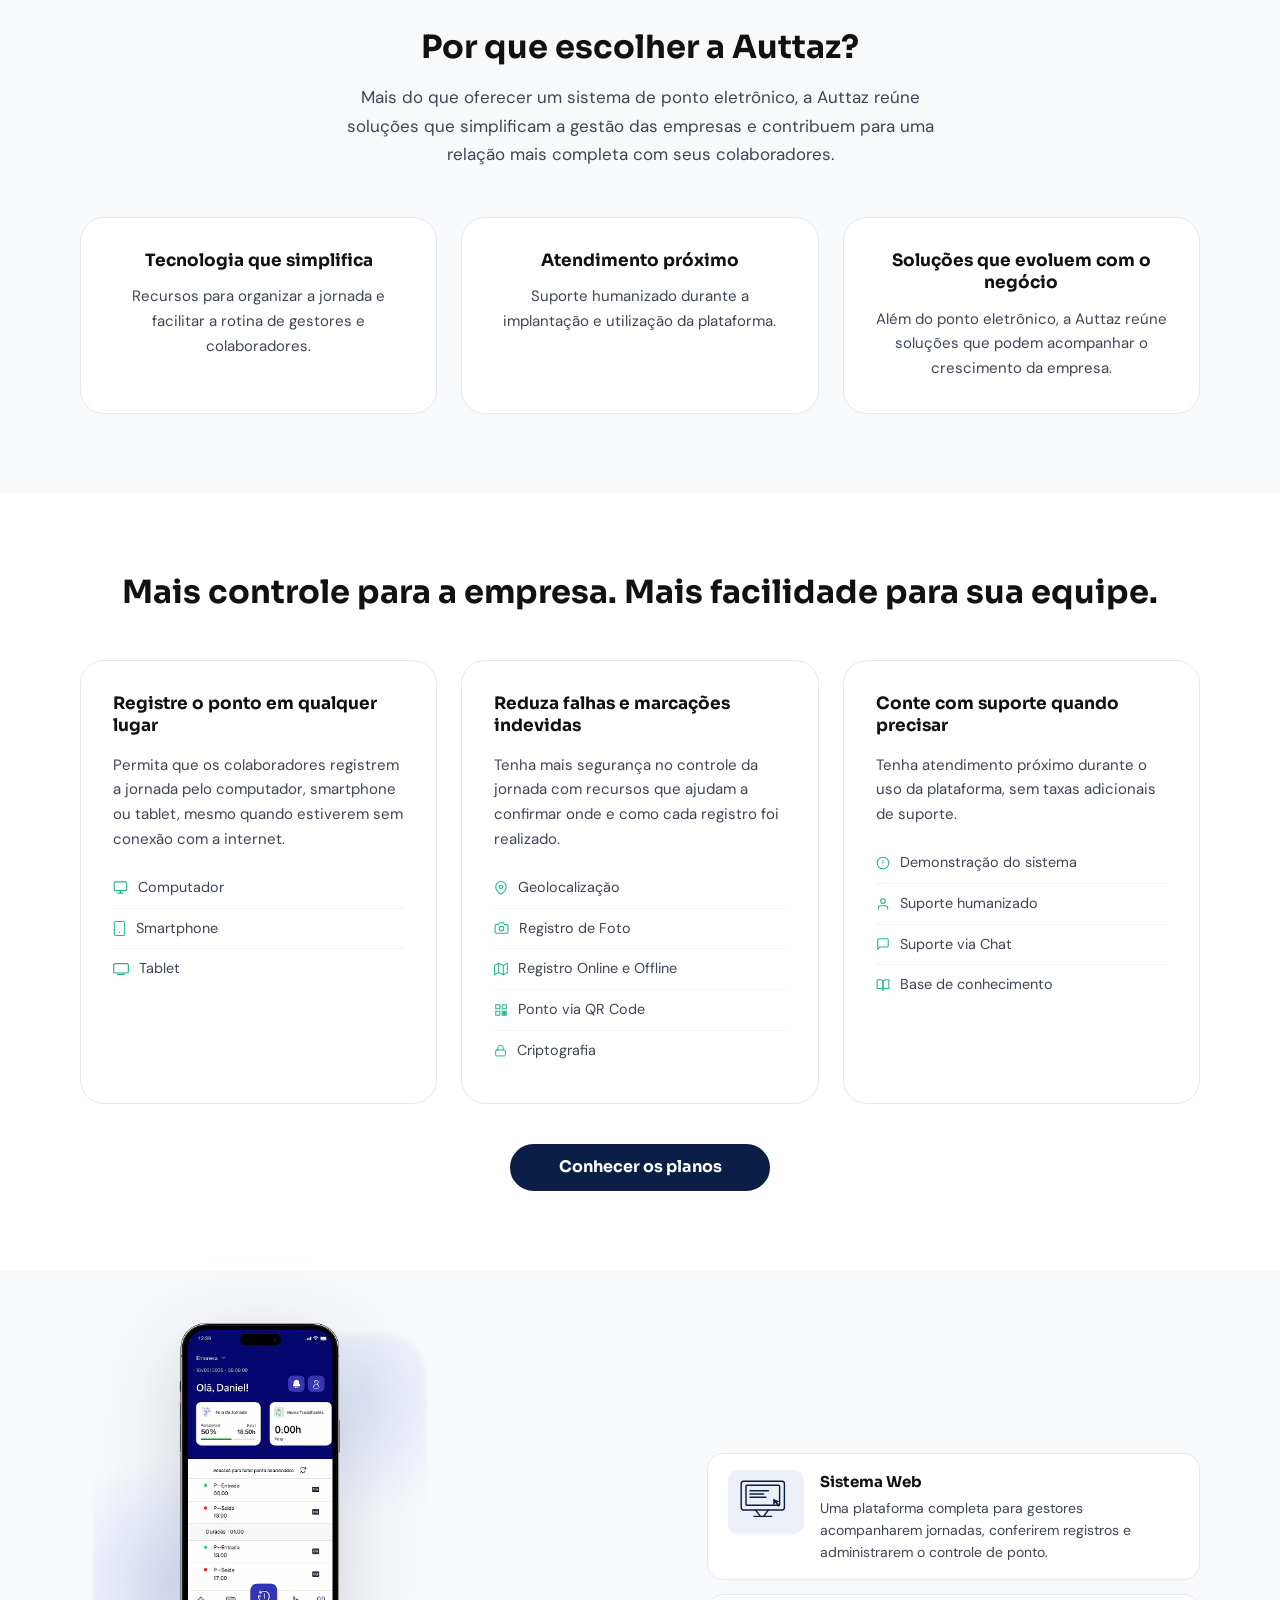
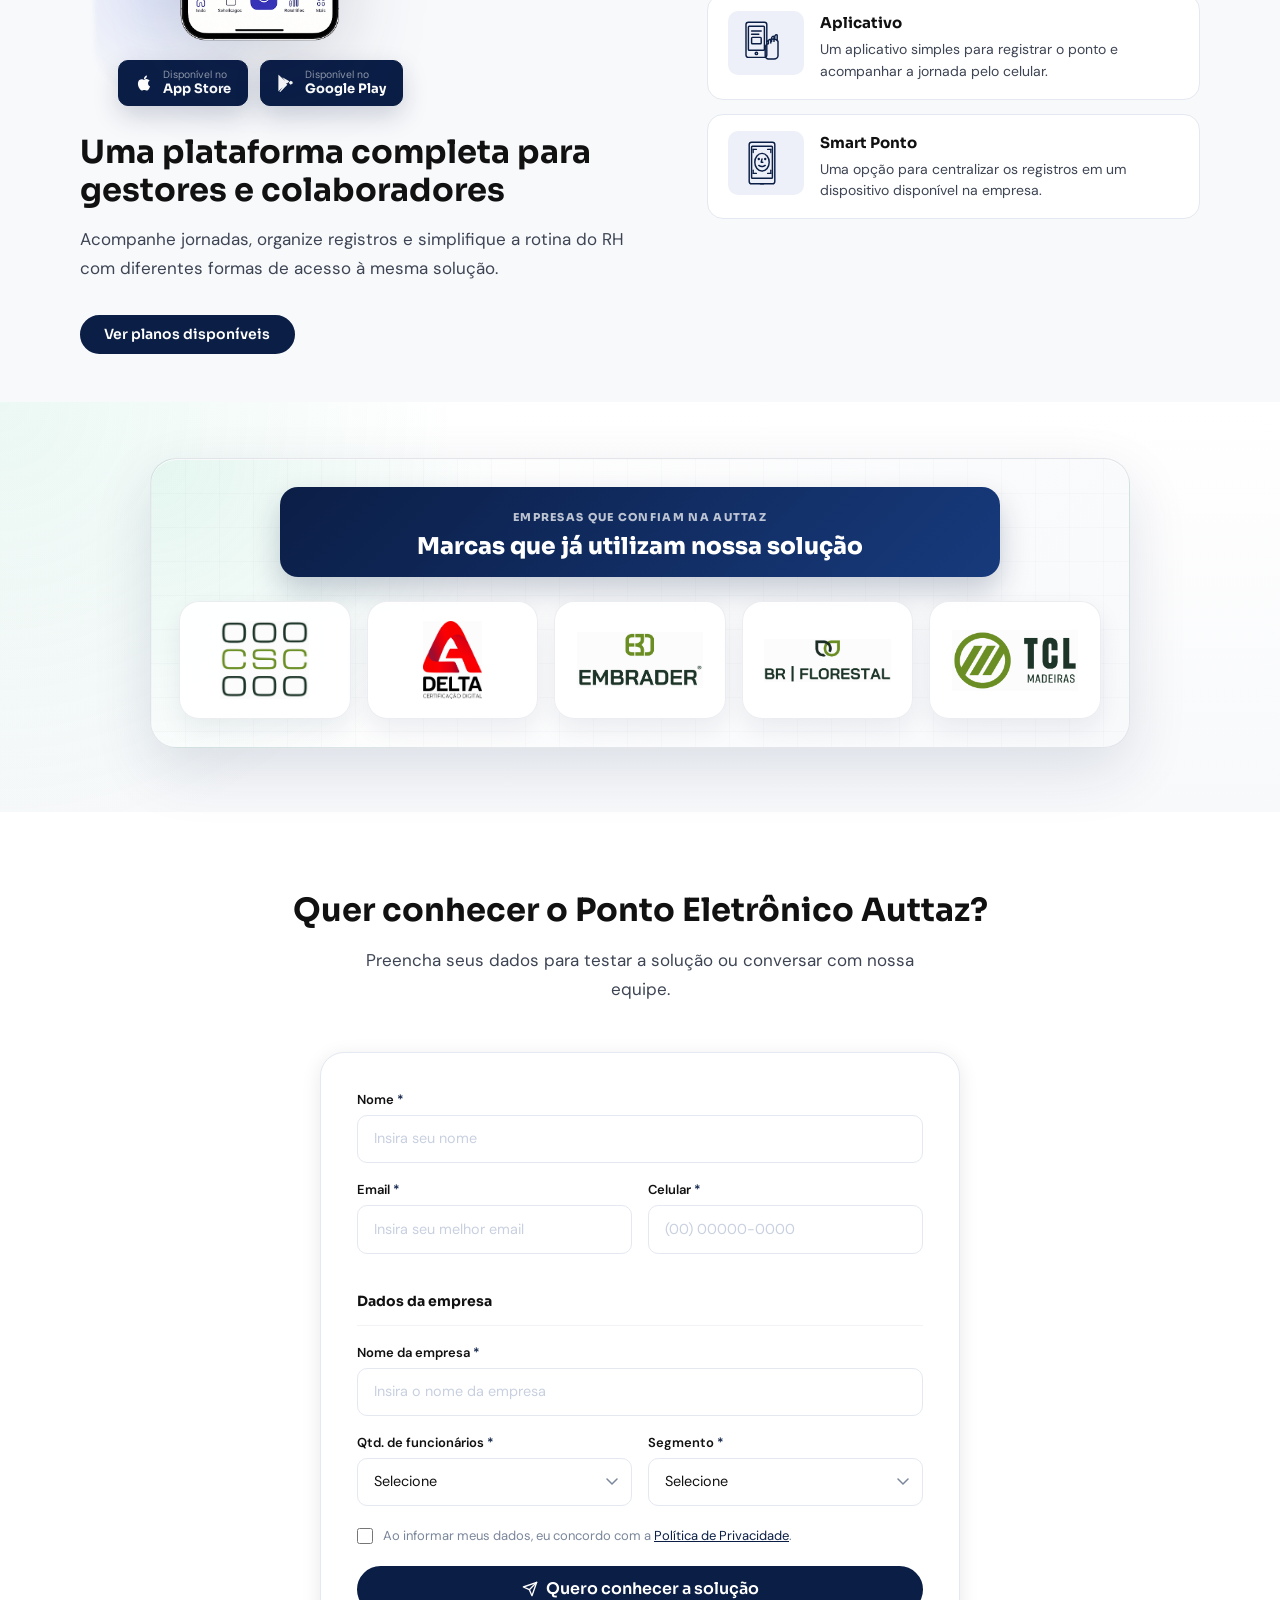
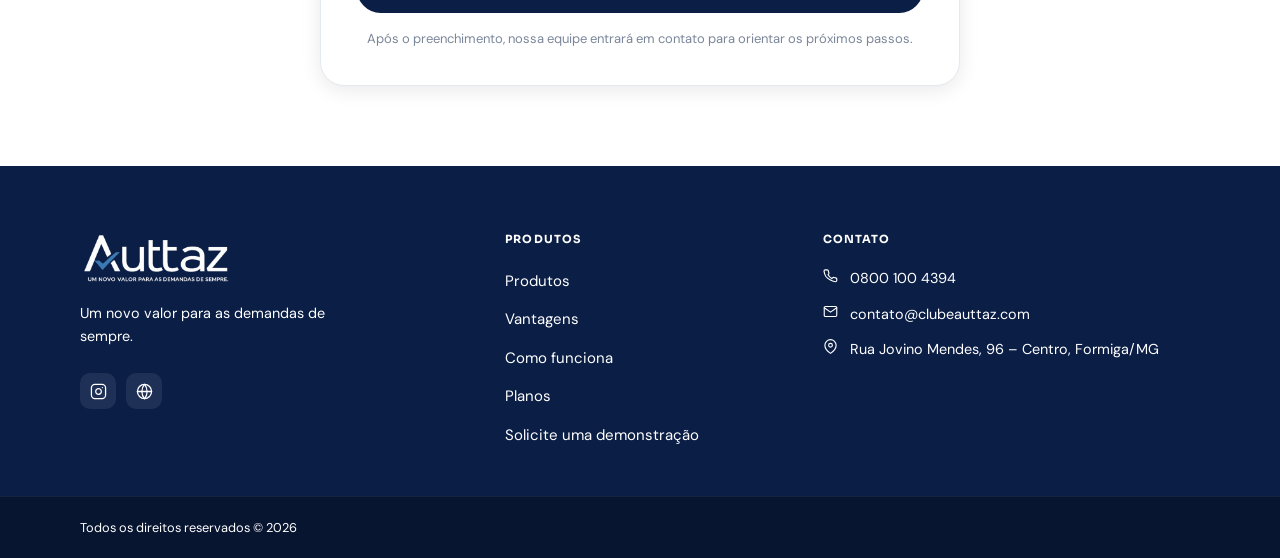
==== commit a385bb5e: "Correções pontuadas pela Auttaz" ====
--- a/index.html
+++ b/index.html
@@ -10,7 +10,7 @@
       href="https://fonts.googleapis.com/css2?family=Sora:wght@300;400;500;600;700;800&family=DM+Sans:opsz,wght@9..40,300;9..40,400;9..40,500;9..40,600&display=swap"
       rel="stylesheet"
     />
-    <link rel="stylesheet" href="css/style.css" />
+    <link rel="stylesheet" href="./css/style.css" />
     <link rel="icon" type="image/x-icon" href="./assets/img/logo-favicon.png" />
   </head>
   <body>
@@ -18,13 +18,16 @@
     <header class="header" id="header">
       <div class="container header__inner">
         <a href="#" class="header__logo" aria-label="Logo da empresa">
-          <img src="assets/img/logo-header.png" alt="Logo" class="logo-img" />
+          <img src="./assets/img/logo002.png" alt="Logo" class="logo-img" />
         </a>
         <nav class="header__nav" aria-label="Navegação principal">
           <ul class="nav__list">
-            <li><a href="#solucoes" class="nav__link">Produtos</a></li>
+            <li><a href="#solucoes" class="nav__link">Solução</a></li>
             <li><a href="#vantagens" class="nav__link">Vantagens</a></li>
             <li><a href="#planos" class="nav__link">Planos</a></li>
+            <li>
+              <a href="#por-que-auttaz" class="nav__link">Por que Auttaz</a>
+            </li>
           </ul>
         </nav>
         <div class="header__actions">
@@ -42,9 +45,14 @@
       </div>
       <div class="mobile-nav" id="mobileNav" aria-hidden="true">
         <ul class="mobile-nav__list">
-          <li><a href="#solucoes" class="mobile-nav__link">Produtos</a></li>
+          <li><a href="#solucoes" class="mobile-nav__link">Solução</a></li>
           <li><a href="#vantagens" class="mobile-nav__link">Vantagens</a></li>
           <li><a href="#planos" class="mobile-nav__link">Planos</a></li>
+          <li>
+            <a href="#por-que-auttaz" class="mobile-nav__link"
+              >Por que Auttaz</a
+            >
+          </li>
           <li class="mobile-nav__divider"></li>
           <li><a href="#" class="btn btn--ghost btn--full">Entrar</a></li>
           <li>
@@ -60,237 +68,80 @@
       <!-- ========== HERO ========== -->
       <section class="hero" id="inicio">
         <div class="container hero__inner">
-          <div class="contato__form-wrap hero__form-wrap">
-            <form
-              id="leadForm"
-              action="URL_FORMSPREE_AQUI"
-              method="POST"
-              novalidate
-            >
-              <div
-                id="formSuccess"
-                class="form-success"
-                hidden
-                aria-live="polite"
-              >
-                <svg
-                  width="44"
-                  height="44"
-                  viewBox="0 0 24 24"
-                  fill="none"
-                  stroke="#22b680"
-                  stroke-width="2"
-                  stroke-linecap="round"
-                  stroke-linejoin="round"
-                >
-                  <path d="M22 11.08V12a10 10 0 1 1-5.93-9.14" />
-                  <polyline points="22 4 12 14.01 9 11.01" />
-                </svg>
-                <strong>Dados recebidos!</strong>
-                <p>Em breve entraremos em contato.</p>
-              </div>
-              <div class="form__section-title">Seus dados</div>
-              <div class="form__group form__group--full">
-                <label class="form__label" for="nome"
-                  >Nome <span class="form__req">*</span></label
-                >
-                <input
-                  class="form__input"
-                  type="text"
-                  id="nome"
-                  name="nome"
-                  placeholder="Insira seu nome"
-                  required
-                />
-              </div>
-              <div class="form__row">
-                <div class="form__group">
-                  <label class="form__label" for="email"
-                    >Email <span class="form__req">*</span></label
-                  >
-                  <input
-                    class="form__input"
-                    type="email"
-                    id="email"
-                    name="email"
-                    placeholder="Insira seu melhor email"
-                    required
-                  />
-                </div>
-                <div class="form__group">
-                  <label class="form__label" for="celular"
-                    >Celular <span class="form__req">*</span></label
-                  >
-                  <input
-                    class="form__input"
-                    type="tel"
-                    id="celular"
-                    name="celular"
-                    placeholder="(00) 00000-0000"
-                    required
-                  />
-                </div>
-              </div>
-              <div class="form__section-title">Dados da empresa</div>
-              <div class="form__group form__group--full">
-                <label class="form__label" for="empresa"
-                  >Nome da empresa <span class="form__req">*</span></label
-                >
-                <input
-                  class="form__input"
-                  type="text"
-                  id="empresa"
-                  name="empresa"
-                  placeholder="Insira o nome da empresa"
-                  required
-                />
-              </div>
-              <div class="form__row">
-                <div class="form__group">
-                  <label class="form__label" for="funcionarios"
-                    >Qtd. de funcionários
-                    <span class="form__req">*</span></label
-                  >
-                  <div class="form__select-wrap">
-                    <select
-                      class="form__select"
-                      id="funcionarios"
-                      name="funcionarios"
-                      required
-                    >
-                      <option value="" disabled selected>Selecione</option>
-                      <option value="1-10">1 a 10</option>
-                      <option value="11-25">11 a 25</option>
-                      <option value="26-50">26 a 50</option>
-                      <option value="51-100">51 a 100</option>
-                      <option value="100+">Mais de 100</option>
-                    </select>
-                    <svg
-                      class="form__select-arrow"
-                      width="12"
-                      height="8"
-                      viewBox="0 0 12 8"
-                      fill="none"
-                    >
-                      <path
-                        d="M1 1l5 5 5-5"
-                        stroke="#7a869a"
-                        stroke-width="1.5"
-                        stroke-linecap="round"
-                      />
-                    </svg>
-                  </div>
-                </div>
-                <div class="form__group">
-                  <label class="form__label" for="segmento"
-                    >Segmento <span class="form__req">*</span></label
-                  >
-                  <div class="form__select-wrap">
-                    <select
-                      class="form__select"
-                      id="segmento"
-                      name="segmento"
-                      required
-                    >
-                      <option value="" disabled selected>Selecione</option>
-                      <option value="varejo">Varejo</option>
-                      <option value="servicos">Serviços</option>
-                      <option value="industria">Indústria</option>
-                      <option value="saude">Saúde</option>
-                      <option value="logistica">Logística</option>
-                      <option value="tecnologia">Tecnologia</option>
-                      <option value="outro">Outro</option>
-                    </select>
-                    <svg
-                      class="form__select-arrow"
-                      width="12"
-                      height="8"
-                      viewBox="0 0 12 8"
-                      fill="none"
-                    >
-                      <path
-                        d="M1 1l5 5 5-5"
-                        stroke="#7a869a"
-                        stroke-width="1.5"
-                        stroke-linecap="round"
-                      />
-                    </svg>
-                  </div>
-                </div>
-              </div>
-              <label class="form__checkbox">
-                <input type="checkbox" name="privacidade" required />
-                <span
-                  >Ao informar meus dados, eu concordo com a
-                  <a href="./politica_de_privacidade.html" class="form__link"
-                    >Política de Privacidade</a
-                  >.</span
-                >
-              </label>
-              <button
-                type="submit"
-                class="btn btn--primary btn--full btn--lg form__submit"
-              >
-                <svg
-                  width="16"
-                  height="16"
-                  viewBox="0 0 24 24"
-                  fill="none"
-                  stroke="currentColor"
-                  stroke-width="2"
-                  stroke-linecap="round"
-                  stroke-linejoin="round"
-                >
-                  <line x1="22" y1="2" x2="11" y2="13" />
-                  <polygon points="22 2 15 22 11 13 2 9 22 2" />
-                </svg>
-                Enviar e receber contato
-              </button>
-            </form>
-          </div>
           <div class="hero__copy">
+            <span class="hero__eyebrow">Ponto Eletrônico Auttaz</span>
             <div class="hero__headline-row">
               <h1 class="hero__title">
-                Simplifique com<br />
-                Ponto Eletrônico
+                Controle a jornada da sua equipe com mais segurança e menos
+                burocracia.
               </h1>
             </div>
             <p class="hero__desc">
-              Controle absoluto de <strong>horas trabalhadas</strong>,
-              <strong>conformidade legal garantida</strong> (CLT, acordos
-              coletivos e normas da Justiça do Trabalho),
-              <strong>marcações com reconhecimento facial</strong>,
-              <strong>geolocalização</strong> e
-              <strong>funcionamento offline</strong>, de acordo com a Portaria
-              671 desde escalas fixas até turnos rotativos, plantões ou home
-              office com o ponto eletrônico <strong>Auttaz</strong>: Sua empresa
-              <strong>sem complicação para qualquer escala.</strong>
+              Registre e acompanhe a jornada dos colaboradores em uma plataforma
+              completa, com funcionamento online e offline, geolocalização,
+              reconhecimento facial e recursos que facilitam a rotina do RH.
             </p>
             <div class="hero__btns">
               <a href="#contato" class="btn btn--primary btn--lg"
-                >Comece grátis</a
+                >Quero testar gratuitamente</a
               >
               <a href="#contato" class="btn btn--outline btn--lg"
                 >Agendar uma demonstração</a
               >
             </div>
-            <div class="hero__trial">
-              <span class="hero__trial-icon">
-                <svg
-                  width="14"
-                  height="14"
-                  viewBox="0 0 24 24"
-                  fill="none"
-                  stroke="currentColor"
-                  stroke-width="3"
-                  stroke-linecap="round"
-                  stroke-linejoin="round"
-                >
-                  <polyline points="20 6 9 17 4 12" />
-                </svg>
-              </span>
-              <span>Teste grátis por 7 dias</span>
-            </div>
+            <ul class="hero__checklist checklist">
+              <li>
+                <span class="checklist__icon">
+                  <svg
+                    width="12"
+                    height="12"
+                    viewBox="0 0 24 24"
+                    fill="none"
+                    stroke="currentColor"
+                    stroke-width="3"
+                    stroke-linecap="round"
+                    stroke-linejoin="round"
+                  >
+                    <polyline points="20 6 9 17 4 12" />
+                  </svg>
+                </span>
+                <span>Teste grátis por 7 dias</span>
+              </li>
+              <li>
+                <span class="checklist__icon">
+                  <svg
+                    width="12"
+                    height="12"
+                    viewBox="0 0 24 24"
+                    fill="none"
+                    stroke="currentColor"
+                    stroke-width="3"
+                    stroke-linecap="round"
+                    stroke-linejoin="round"
+                  >
+                    <polyline points="20 6 9 17 4 12" />
+                  </svg>
+                </span>
+                <span>Suporte durante a implantação</span>
+              </li>
+              <li>
+                <span class="checklist__icon">
+                  <svg
+                    width="12"
+                    height="12"
+                    viewBox="0 0 24 24"
+                    fill="none"
+                    stroke="currentColor"
+                    stroke-width="3"
+                    stroke-linecap="round"
+                    stroke-linejoin="round"
+                  >
+                    <polyline points="20 6 9 17 4 12" />
+                  </svg>
+                </span>
+                <span>Em conformidade com a Portaria 671</span>
+              </li>
+            </ul>
           </div>
         </div>
       </section>
@@ -300,244 +151,22 @@
         <div class="container">
           <div class="section-header">
             <h2 class="section-title section-title--center">
-              Otimize o controle de jornada da sua equipe com um sistema
-              completo
+              Escolha a solução mais adequada para a sua empresa
             </h2>
             <p class="section-desc section-desc--center">
-              Escolha o plano ideal para a sua empresa
+              Do controle essencial da jornada a uma solução mais completa de
+              benefícios e saúde para os colaboradores.
             </p>
           </div>
 
           <div class="planos__grid planos__grid--3">
-            <!-- Plano Ponto -->
-            <div class="plan-card">
-              <div class="plan-card__badge">Básico</div>
-              <h3 class="plan-card__name">Plano Ponto</h3>
-              <p class="plan-card__desc-plan">Somente o Ponto</p>
-              <div class="plan-card__price">
-                <span class="plan-card__currency">R$</span>
-                <span class="plan-card__amount">14,90</span>
-                <span class="plan-card__period">/ colaborador</span>
-              </div>
-              <ul class="plan-card__features">
-                <li>
-                  <svg
-                    width="15"
-                    height="15"
-                    viewBox="0 0 24 24"
-                    fill="none"
-                    stroke="#22b680"
-                    stroke-width="2.5"
-                    stroke-linecap="round"
-                    stroke-linejoin="round"
-                  >
-                    <polyline points="20 6 9 17 4 12" /></svg
-                  >Pontos ilimitados
-                </li>
-                <li>
-                  <svg
-                    width="15"
-                    height="15"
-                    viewBox="0 0 24 24"
-                    fill="none"
-                    stroke="#22b680"
-                    stroke-width="2.5"
-                    stroke-linecap="round"
-                    stroke-linejoin="round"
-                  >
-                    <polyline points="20 6 9 17 4 12" /></svg
-                  >Ajustes ilimitados
-                </li>
-                <li>
-                  <svg
-                    width="15"
-                    height="15"
-                    viewBox="0 0 24 24"
-                    fill="none"
-                    stroke="#22b680"
-                    stroke-width="2.5"
-                    stroke-linecap="round"
-                    stroke-linejoin="round"
-                  >
-                    <polyline points="20 6 9 17 4 12" /></svg
-                  >Relatórios de jornada
-                </li>
-                <li>
-                  <svg
-                    width="15"
-                    height="15"
-                    viewBox="0 0 24 24"
-                    fill="none"
-                    stroke="#22b680"
-                    stroke-width="2.5"
-                    stroke-linecap="round"
-                    stroke-linejoin="round"
-                  >
-                    <polyline points="20 6 9 17 4 12" /></svg
-                  >Arquivos AFD e AEJ
-                </li>
-                <li>
-                  <svg
-                    width="15"
-                    height="15"
-                    viewBox="0 0 24 24"
-                    fill="none"
-                    stroke="#22b680"
-                    stroke-width="2.5"
-                    stroke-linecap="round"
-                    stroke-linejoin="round"
-                  >
-                    <polyline points="20 6 9 17 4 12" /></svg
-                  >Ponto online e offline
-                </li>
-              </ul>
-              <a href="#contato" class="btn btn--primary btn--full"
-                >Começar agora</a
-              >
-            </div>
-
-            <!-- Ponto Clube -->
-            <div class="plan-card plan-card--highlight plan-card--light">
-              <div class="plan-card__badge plan-card__badge--hot">
-                Custo Beneficio
-              </div>
-              <h3 class="plan-card__name">Ponto Clube</h3>
-              <p class="plan-card__desc-plan">Acesso ao clube de benefícios</p>
-              <div class="plan-card__price">
-                <span class="plan-card__currency">R$</span>
-                <span class="plan-card__amount">24,90</span>
-                <span class="plan-card__period">/ colaborador</span>
-              </div>
-              <ul class="plan-card__features">
-                <li>
-                  <svg
-                    width="15"
-                    height="15"
-                    viewBox="0 0 24 24"
-                    fill="none"
-                    stroke="rgba(255,255,255,.9)"
-                    stroke-width="2.5"
-                    stroke-linecap="round"
-                    stroke-linejoin="round"
-                  >
-                    <polyline points="20 6 9 17 4 12" /></svg
-                  >Clube de Benefícios
-                </li>
-                <li>
-                  <svg
-                    width="15"
-                    height="15"
-                    viewBox="0 0 24 24"
-                    fill="none"
-                    stroke="rgba(255,255,255,.9)"
-                    stroke-width="2.5"
-                    stroke-linecap="round"
-                    stroke-linejoin="round"
-                  >
-                    <polyline points="20 6 9 17 4 12" /></svg
-                  >Desconto Exclusivos
-                </li>
-                <li>
-                  <svg
-                    width="15"
-                    height="15"
-                    viewBox="0 0 24 24"
-                    fill="none"
-                    stroke="rgba(255,255,255,.9)"
-                    stroke-width="2.5"
-                    stroke-linecap="round"
-                    stroke-linejoin="round"
-                  >
-                    <polyline points="20 6 9 17 4 12" /></svg
-                  >Ponto online e offline
-                </li>
-                <li>
-                  <svg
-                    width="15"
-                    height="15"
-                    viewBox="0 0 24 24"
-                    fill="none"
-                    stroke="rgba(255,255,255,.9)"
-                    stroke-width="2.5"
-                    stroke-linecap="round"
-                    stroke-linejoin="round"
-                  >
-                    <polyline points="20 6 9 17 4 12" /></svg
-                  >Parcerias e vantagens
-                </li>
-              </ul>
-              <details class="plan-card__more">
-                <summary>Ver mais benefícios</summary>
-                <ul class="plan-card__features">
-                  <li>
-                    <svg
-                      width="15"
-                      height="15"
-                      viewBox="0 0 24 24"
-                      fill="none"
-                      stroke="rgba(255,255,255,.9)"
-                      stroke-width="2.5"
-                      stroke-linecap="round"
-                      stroke-linejoin="round"
-                    >
-                      <polyline points="20 6 9 17 4 12" /></svg
-                    >Pontos ilimitados
-                  </li>
-                  <li>
-                    <svg
-                      width="15"
-                      height="15"
-                      viewBox="0 0 24 24"
-                      fill="none"
-                      stroke="rgba(255,255,255,.9)"
-                      stroke-width="2.5"
-                      stroke-linecap="round"
-                      stroke-linejoin="round"
-                    >
-                      <polyline points="20 6 9 17 4 12" /></svg
-                    >Ajustes ilimitados
-                  </li>
-                  <li>
-                    <svg
-                      width="15"
-                      height="15"
-                      viewBox="0 0 24 24"
-                      fill="none"
-                      stroke="rgba(255,255,255,.9)"
-                      stroke-width="2.5"
-                      stroke-linecap="round"
-                      stroke-linejoin="round"
-                    >
-                      <polyline points="20 6 9 17 4 12" /></svg
-                    >Relatórios de jornada
-                  </li>
-                  <li>
-                    <svg
-                      width="15"
-                      height="15"
-                      viewBox="0 0 24 24"
-                      fill="none"
-                      stroke="rgba(255,255,255,.9)"
-                      stroke-width="2.5"
-                      stroke-linecap="round"
-                      stroke-linejoin="round"
-                    >
-                      <polyline points="20 6 9 17 4 12" /></svg
-                    >Arquivos AFD e AEJ
-                  </li>
-                </ul>
-              </details>
-              <a href="#contato" class="btn btn--white btn--full"
-                >Começar agora</a
-              >
-            </div>
-
-            <!-- Plano Ponto Med Clube -->
+            <!-- 1. Plano Clube Med (destaque) -->
             <div class="plan-card plan-card--highlight plan-card--dark">
-              <div class="plan-card__badge"><span>🔥</span>Mais Vendido</div>
+              <div class="plan-card__badge"><span>⭐</span>Recomendado</div>
               <h3 class="plan-card__name">Plano Clube Med</h3>
               <p class="plan-card__desc-plan">
-                Ponto, Telemedicina e Clube de Benefícios
+                Para empresas que querem reunir gestão de jornada, benefícios e
+                saúde corporativa em uma solução mais completa.
               </p>
               <div class="plan-card__price">
                 <span class="plan-card__currency">R$</span>
@@ -706,8 +335,275 @@
                 </ul>
               </details>
               <a href="#contato" class="btn btn--white btn--full"
-                >Começar agora</a
-              >
+                >Escolher Clube Med</a
+              >
+            </div>
+
+            <!-- 2. Ponto Clube -->
+            <div class="plan-card plan-card--highlight plan-card--light">
+              <h3 class="plan-card__name">Ponto Clube</h3>
+              <p class="plan-card__desc-plan">
+                Para empresas que desejam controlar a jornada e oferecer
+                benefícios adicionais aos colaboradores.
+              </p>
+              <div class="plan-card__price">
+                <span class="plan-card__currency">R$</span>
+                <span class="plan-card__amount">24,90</span>
+                <span class="plan-card__period">/ colaborador</span>
+              </div>
+              <ul class="plan-card__features">
+                <li>
+                  <svg
+                    width="15"
+                    height="15"
+                    viewBox="0 0 24 24"
+                    fill="none"
+                    stroke="rgba(255,255,255,.9)"
+                    stroke-width="2.5"
+                    stroke-linecap="round"
+                    stroke-linejoin="round"
+                  >
+                    <polyline points="20 6 9 17 4 12" /></svg
+                  >Clube de Benefícios
+                </li>
+                <li>
+                  <svg
+                    width="15"
+                    height="15"
+                    viewBox="0 0 24 24"
+                    fill="none"
+                    stroke="rgba(255,255,255,.9)"
+                    stroke-width="2.5"
+                    stroke-linecap="round"
+                    stroke-linejoin="round"
+                  >
+                    <polyline points="20 6 9 17 4 12" /></svg
+                  >Desconto Exclusivos
+                </li>
+                <li>
+                  <svg
+                    width="15"
+                    height="15"
+                    viewBox="0 0 24 24"
+                    fill="none"
+                    stroke="rgba(255,255,255,.9)"
+                    stroke-width="2.5"
+                    stroke-linecap="round"
+                    stroke-linejoin="round"
+                  >
+                    <polyline points="20 6 9 17 4 12" /></svg
+                  >Ponto online e offline
+                </li>
+                <li>
+                  <svg
+                    width="15"
+                    height="15"
+                    viewBox="0 0 24 24"
+                    fill="none"
+                    stroke="rgba(255,255,255,.9)"
+                    stroke-width="2.5"
+                    stroke-linecap="round"
+                    stroke-linejoin="round"
+                  >
+                    <polyline points="20 6 9 17 4 12" /></svg
+                  >Parcerias e vantagens
+                </li>
+              </ul>
+              <details class="plan-card__more">
+                <summary>Ver mais benefícios</summary>
+                <ul class="plan-card__features">
+                  <li>
+                    <svg
+                      width="15"
+                      height="15"
+                      viewBox="0 0 24 24"
+                      fill="none"
+                      stroke="rgba(255,255,255,.9)"
+                      stroke-width="2.5"
+                      stroke-linecap="round"
+                      stroke-linejoin="round"
+                    >
+                      <polyline points="20 6 9 17 4 12" /></svg
+                    >Pontos ilimitados
+                  </li>
+                  <li>
+                    <svg
+                      width="15"
+                      height="15"
+                      viewBox="0 0 24 24"
+                      fill="none"
+                      stroke="rgba(255,255,255,.9)"
+                      stroke-width="2.5"
+                      stroke-linecap="round"
+                      stroke-linejoin="round"
+                    >
+                      <polyline points="20 6 9 17 4 12" /></svg
+                    >Ajustes ilimitados
+                  </li>
+                  <li>
+                    <svg
+                      width="15"
+                      height="15"
+                      viewBox="0 0 24 24"
+                      fill="none"
+                      stroke="rgba(255,255,255,.9)"
+                      stroke-width="2.5"
+                      stroke-linecap="round"
+                      stroke-linejoin="round"
+                    >
+                      <polyline points="20 6 9 17 4 12" /></svg
+                    >Relatórios de jornada
+                  </li>
+                  <li>
+                    <svg
+                      width="15"
+                      height="15"
+                      viewBox="0 0 24 24"
+                      fill="none"
+                      stroke="rgba(255,255,255,.9)"
+                      stroke-width="2.5"
+                      stroke-linecap="round"
+                      stroke-linejoin="round"
+                    >
+                      <polyline points="20 6 9 17 4 12" /></svg
+                    >Arquivos AFD e AEJ
+                  </li>
+                </ul>
+              </details>
+              <a href="#contato" class="btn btn--white btn--full"
+                >Escolher Ponto Clube</a
+              >
+            </div>
+
+            <!-- 3. Plano Ponto -->
+            <div class="plan-card">
+              <div class="plan-card__badge">Básico</div>
+              <h3 class="plan-card__name">Plano Ponto</h3>
+              <p class="plan-card__desc-plan">
+                Para empresas que precisam organizar e acompanhar a jornada dos
+                colaboradores.
+              </p>
+              <div class="plan-card__price">
+                <span class="plan-card__currency">R$</span>
+                <span class="plan-card__amount">14,90</span>
+                <span class="plan-card__period">/ colaborador</span>
+              </div>
+              <ul class="plan-card__features">
+                <li>
+                  <svg
+                    width="15"
+                    height="15"
+                    viewBox="0 0 24 24"
+                    fill="none"
+                    stroke="#22b680"
+                    stroke-width="2.5"
+                    stroke-linecap="round"
+                    stroke-linejoin="round"
+                  >
+                    <polyline points="20 6 9 17 4 12" /></svg
+                  >Pontos ilimitados
+                </li>
+                <li>
+                  <svg
+                    width="15"
+                    height="15"
+                    viewBox="0 0 24 24"
+                    fill="none"
+                    stroke="#22b680"
+                    stroke-width="2.5"
+                    stroke-linecap="round"
+                    stroke-linejoin="round"
+                  >
+                    <polyline points="20 6 9 17 4 12" /></svg
+                  >Ajustes ilimitados
+                </li>
+                <li>
+                  <svg
+                    width="15"
+                    height="15"
+                    viewBox="0 0 24 24"
+                    fill="none"
+                    stroke="#22b680"
+                    stroke-width="2.5"
+                    stroke-linecap="round"
+                    stroke-linejoin="round"
+                  >
+                    <polyline points="20 6 9 17 4 12" /></svg
+                  >Relatórios de jornada
+                </li>
+                <li>
+                  <svg
+                    width="15"
+                    height="15"
+                    viewBox="0 0 24 24"
+                    fill="none"
+                    stroke="#22b680"
+                    stroke-width="2.5"
+                    stroke-linecap="round"
+                    stroke-linejoin="round"
+                  >
+                    <polyline points="20 6 9 17 4 12" /></svg
+                  >Arquivos AFD e AEJ
+                </li>
+                <li>
+                  <svg
+                    width="15"
+                    height="15"
+                    viewBox="0 0 24 24"
+                    fill="none"
+                    stroke="#22b680"
+                    stroke-width="2.5"
+                    stroke-linecap="round"
+                    stroke-linejoin="round"
+                  >
+                    <polyline points="20 6 9 17 4 12" /></svg
+                  >Ponto online e offline
+                </li>
+              </ul>
+              <a href="#contato" class="btn btn--primary btn--full"
+                >Escolher Plano Ponto</a
+              >
+            </div>
+          </div>
+        </div>
+      </section>
+
+      <!-- ========== POR QUE AUTTAZ ========== -->
+      <section class="por-que-auttaz section" id="por-que-auttaz">
+        <div class="container">
+          <div class="section-header">
+            <h2 class="section-title section-title--center">
+              Por que escolher a Auttaz?
+            </h2>
+            <p class="section-desc section-desc--center">
+              Mais do que oferecer um sistema de ponto eletrônico, a Auttaz
+              reúne soluções que simplificam a gestão das empresas e contribuem
+              para uma relação mais completa com seus colaboradores.
+            </p>
+          </div>
+          <div class="por-que-auttaz__grid">
+            <div class="por-que-auttaz__card">
+              <h3 class="por-que-auttaz__title">Tecnologia que simplifica</h3>
+              <p class="por-que-auttaz__desc">
+                Recursos para organizar a jornada e facilitar a rotina de
+                gestores e colaboradores.
+              </p>
+            </div>
+            <div class="por-que-auttaz__card">
+              <h3 class="por-que-auttaz__title">Atendimento próximo</h3>
+              <p class="por-que-auttaz__desc">
+                Suporte humanizado durante a implantação e utilização da
+                plataforma.
+              </p>
+            </div>
+            <div class="por-que-auttaz__card">
+              <h3 class="por-que-auttaz__title">
+                Soluções que evoluem com o negócio
+              </h3>
+              <p class="por-que-auttaz__desc">
+                Além do ponto eletrônico, a Auttaz reúne soluções que podem
+                acompanhar o crescimento da empresa.
+              </p>
             </div>
           </div>
         </div>
@@ -718,17 +614,18 @@
         <div class="container">
           <div class="section-header">
             <h2 class="section-title section-title--center">
-              Vantagens que você garante com o sistema
+              Mais controle para a empresa. Mais facilidade para sua equipe.
             </h2>
           </div>
           <div class="vantagens__grid">
             <div class="vant-card">
               <h3 class="vant-card__title">
-                Acesso em qualquer dispositivo com ou sem internet
+                Registre o ponto em qualquer lugar
               </h3>
               <p class="vant-card__desc">
-                Ao bater o ponto, a plataforma salva as informações até que a
-                conexão retorne.
+                Permita que os colaboradores registrem a jornada pelo
+                computador, smartphone ou tablet, mesmo quando estiverem sem
+                conexão com a internet.
               </p>
               <ul class="vant-card__list">
                 <li>
@@ -781,15 +678,14 @@
                   >Tablet
                 </li>
               </ul>
-              <a href="#inicio" class="btn btn--primary btn--full"
-                >Teste grátis</a
-              >
             </div>
             <div class="vant-card">
-              <h3 class="vant-card__title">Segurança contra fraudes</h3>
+              <h3 class="vant-card__title">
+                Reduza falhas e marcações indevidas
+              </h3>
               <p class="vant-card__desc">
-                Evite transtornos causados pelas vulnerabilidades dos sistemas
-                tradicionais de ponto.
+                Tenha mais segurança no controle da jornada com recursos que
+                ajudam a confirmar onde e como cada registro foi realizado.
               </p>
               <ul class="vant-card__list">
                 <li>
@@ -881,15 +777,14 @@
                   >Criptografia
                 </li>
               </ul>
-              <a href="#inicio" class="btn btn--primary btn--full"
-                >Teste grátis</a
-              >
             </div>
             <div class="vant-card">
-              <h3 class="vant-card__title">Suporte sem taxas extras</h3>
+              <h3 class="vant-card__title">
+                Conte com suporte quando precisar
+              </h3>
               <p class="vant-card__desc">
-                Conte com suporte humanizado para auxiliar sua empresa sempre
-                que precisar.
+                Tenha atendimento próximo durante o uso da plataforma, sem taxas
+                adicionais de suporte.
               </p>
               <ul class="vant-card__list">
                 <li>
@@ -959,10 +854,12 @@
                   >Base de conhecimento
                 </li>
               </ul>
-              <a href="#inicio" class="btn btn--primary btn--full"
-                >Teste grátis</a
-              >
-            </div>
+            </div>
+          </div>
+          <div class="vantagens__cta">
+            <a href="#planos" class="btn btn--primary btn--lg"
+              >Conhecer os planos</a
+            >
           </div>
         </div>
       </section>
@@ -1024,13 +921,13 @@
             </div>
           </div>
           <h2 class="section-title">
-            Soluções otimizadas para o controle e registro de ponto
+            Uma plataforma completa para gestores e colaboradores
           </h2>
           <p class="section-desc">
-            Tenha uma plataforma completa para acompanhar jornadas, registrar
-            pontos e simplificar a rotina do RH.
+            Acompanhe jornadas, organize registros e simplifique a rotina do RH
+            com diferentes formas de acesso à mesma solução.
           </p>
-          <a href="#inicio" class="btn btn--primary">Saiba mais</a>
+          <a href="#planos" class="btn btn--primary">Ver planos disponíveis</a>
         </div>
         <div class="solucoes__cards">
           <div class="sol-card">
@@ -1062,10 +959,10 @@
               </svg>
             </div>
             <div class="sol-card__body">
-              <h3 class="sol-card__title">Sistema web</h3>
+              <h3 class="sol-card__title">Sistema Web</h3>
               <p class="sol-card__desc">
-                Uma plataforma web completa com funcionalidades de gestão e
-                controle de ponto para gestores.
+                Uma plataforma completa para gestores acompanharem jornadas,
+                conferirem registros e administrarem o controle de ponto.
               </p>
             </div>
           </div>
@@ -1095,10 +992,10 @@
               </svg>
             </div>
             <div class="sol-card__body">
-              <h3 class="sol-card__title">Aplicativo colaborador</h3>
+              <h3 class="sol-card__title">Aplicativo</h3>
               <p class="sol-card__desc">
-                Aplicativo prático e simples que permite o registro de ponto e
-                acompanhamento da jornada.
+                Um aplicativo simples para registrar o ponto e acompanhar a
+                jornada pelo celular.
               </p>
             </div>
           </div>
@@ -1135,8 +1032,8 @@
             <div class="sol-card__body">
               <h3 class="sol-card__title">Smart Ponto</h3>
               <p class="sol-card__desc">
-                Funcionalidade para registro de ponto centralizado em um
-                dispositivo no local da empresa.
+                Uma opção para centralizar os registros em um dispositivo
+                disponível na empresa.
               </p>
             </div>
           </div>
@@ -1149,7 +1046,9 @@
       <div class="container parceiros__inner">
         <div class="solucoes__logos-wrap">
           <div class="solucoes__logos-header">
-            <span class="solucoes__logos-kicker">Empresas parceiras</span>
+            <span class="solucoes__logos-kicker"
+              >Empresas que confiam na Auttaz</span
+            >
             <p class="solucoes__logos-title">
               Marcas que já utilizam nossa solução
             </p>
@@ -1183,6 +1082,211 @@
               />
             </div>
           </div>
+        </div>
+      </div>
+    </section>
+
+    <!-- ========== FORMULÁRIO ========== -->
+    <section class="contato section" id="contato">
+      <div class="container">
+        <div class="section-header">
+          <h2 class="section-title section-title--center">
+            Quer conhecer o Ponto Eletrônico Auttaz?
+          </h2>
+          <p class="section-desc section-desc--center">
+            Preencha seus dados para testar a solução ou conversar com nossa
+            equipe.
+          </p>
+        </div>
+        <div class="contato__form-wrap contato__form-standalone">
+          <form
+            id="leadForm"
+            action="URL_FORMSPREE_AQUI"
+            method="POST"
+            novalidate
+          >
+            <div
+              id="formSuccess"
+              class="form-success"
+              hidden
+              aria-live="polite"
+            >
+              <svg
+                width="44"
+                height="44"
+                viewBox="0 0 24 24"
+                fill="none"
+                stroke="#22b680"
+                stroke-width="2"
+                stroke-linecap="round"
+                stroke-linejoin="round"
+              >
+                <path d="M22 11.08V12a10 10 0 1 1-5.93-9.14" />
+                <polyline points="22 4 12 14.01 9 11.01" />
+              </svg>
+              <strong>Dados recebidos!</strong>
+              <p>Em breve entraremos em contato.</p>
+            </div>
+            <div class="form__group form__group--full">
+              <label class="form__label" for="nome"
+                >Nome <span class="form__req">*</span></label
+              >
+              <input
+                class="form__input"
+                type="text"
+                id="nome"
+                name="nome"
+                placeholder="Insira seu nome"
+                required
+              />
+            </div>
+            <div class="form__row">
+              <div class="form__group">
+                <label class="form__label" for="email"
+                  >Email <span class="form__req">*</span></label
+                >
+                <input
+                  class="form__input"
+                  type="email"
+                  id="email"
+                  name="email"
+                  placeholder="Insira seu melhor email"
+                  required
+                />
+              </div>
+              <div class="form__group">
+                <label class="form__label" for="celular"
+                  >Celular <span class="form__req">*</span></label
+                >
+                <input
+                  class="form__input"
+                  type="tel"
+                  id="celular"
+                  name="celular"
+                  placeholder="(00) 00000-0000"
+                  required
+                />
+              </div>
+            </div>
+            <div class="form__section-title">Dados da empresa</div>
+            <div class="form__group form__group--full">
+              <label class="form__label" for="empresa"
+                >Nome da empresa <span class="form__req">*</span></label
+              >
+              <input
+                class="form__input"
+                type="text"
+                id="empresa"
+                name="empresa"
+                placeholder="Insira o nome da empresa"
+                required
+              />
+            </div>
+            <div class="form__row">
+              <div class="form__group">
+                <label class="form__label" for="funcionarios"
+                  >Qtd. de funcionários <span class="form__req">*</span></label
+                >
+                <div class="form__select-wrap">
+                  <select
+                    class="form__select"
+                    id="funcionarios"
+                    name="funcionarios"
+                    required
+                  >
+                    <option value="" disabled selected>Selecione</option>
+                    <option value="1-10">1 a 10</option>
+                    <option value="11-25">11 a 25</option>
+                    <option value="26-50">26 a 50</option>
+                    <option value="51-100">51 a 100</option>
+                    <option value="100+">Mais de 100</option>
+                  </select>
+                  <svg
+                    class="form__select-arrow"
+                    width="12"
+                    height="8"
+                    viewBox="0 0 12 8"
+                    fill="none"
+                  >
+                    <path
+                      d="M1 1l5 5 5-5"
+                      stroke="#7a869a"
+                      stroke-width="1.5"
+                      stroke-linecap="round"
+                    />
+                  </svg>
+                </div>
+              </div>
+              <div class="form__group">
+                <label class="form__label" for="segmento"
+                  >Segmento <span class="form__req">*</span></label
+                >
+                <div class="form__select-wrap">
+                  <select
+                    class="form__select"
+                    id="segmento"
+                    name="segmento"
+                    required
+                  >
+                    <option value="" disabled selected>Selecione</option>
+                    <option value="varejo">Varejo</option>
+                    <option value="servicos">Serviços</option>
+                    <option value="industria">Indústria</option>
+                    <option value="saude">Saúde</option>
+                    <option value="logistica">Logística</option>
+                    <option value="tecnologia">Tecnologia</option>
+                    <option value="outro">Outro</option>
+                  </select>
+                  <svg
+                    class="form__select-arrow"
+                    width="12"
+                    height="8"
+                    viewBox="0 0 12 8"
+                    fill="none"
+                  >
+                    <path
+                      d="M1 1l5 5 5-5"
+                      stroke="#7a869a"
+                      stroke-width="1.5"
+                      stroke-linecap="round"
+                    />
+                  </svg>
+                </div>
+              </div>
+            </div>
+            <label class="form__checkbox">
+              <input type="checkbox" name="privacidade" required />
+              <span
+                >Ao informar meus dados, eu concordo com a
+                <a href="./politica_de_privacidade.html" class="form__link"
+                  >Política de Privacidade</a
+                >.</span
+              >
+            </label>
+            <button
+              type="submit"
+              class="btn btn--primary btn--full btn--lg form__submit"
+            >
+              <svg
+                width="16"
+                height="16"
+                viewBox="0 0 24 24"
+                fill="none"
+                stroke="currentColor"
+                stroke-width="2"
+                stroke-linecap="round"
+                stroke-linejoin="round"
+              >
+                <line x1="22" y1="2" x2="11" y2="13" />
+                <polygon points="22 2 15 22 11 13 2 9 22 2" />
+              </svg>
+              Quero conhecer a solução
+            </button>
+          </form>
+          <p class="form__footnote">
+            Após o preenchimento, nossa equipe entrará em contato para orientar
+            os próximos passos.
+          </p>
         </div>
       </div>
     </section>
@@ -1193,13 +1297,13 @@
         <div class="footer__brand">
           <a href="#" class="footer__logo" aria-label="Logo">
             <img
-              src="./assets/img/logo-footer.png"
+              src="./assets/img/logo003.png"
               alt="Logo"
               class="logo-img logo-img--footer"
             />
           </a>
           <p class="footer__tagline">
-            Gestão de ponto inteligente para sua empresa.
+            Um novo valor para as demandas de sempre.
           </p>
           <div class="footer__social">
             <a
@@ -1252,7 +1356,7 @@
             <li><a href="#vantagens">Vantagens</a></li>
             <li><a href="#planos">Como funciona</a></li>
             <li><a href="#planos">Planos</a></li>
-            <li><a href="#inicio">Solicite uma demonstração</a></li>
+            <li><a href="#contato">Solicite uma demonstração</a></li>
           </ul>
         </div>
         <div class="footer__contact">
--- a/css/style.css
+++ b/css/style.css
@@ -374,10 +374,10 @@
   overflow: hidden;
 }
 .hero__inner {
-  display: grid;
-  grid-template-columns: 1.05fr 1fr;
-  gap: 3.5rem;
-  align-items: center;
+  display: flex;
+  justify-content: center;
+  max-width: 840px;
+  margin: 0 auto;
 }
 .hero__visual {
   position: relative;
@@ -529,13 +529,28 @@
 .hero__copy {
   display: flex;
   flex-direction: column;
-  align-items: flex-start;
+  align-items: center;
+  text-align: center;
   width: 100%;
 }
+.hero__eyebrow {
+  display: inline-flex;
+  align-items: center;
+  font-family: var(--font-display);
+  font-size: 0.8125rem;
+  font-weight: 700;
+  letter-spacing: 0.06em;
+  text-transform: uppercase;
+  color: var(--blue);
+  background: #e8edf8;
+  padding: 0.4rem 1.1rem;
+  border-radius: var(--radius-full);
+  margin-bottom: 1.25rem;
+}
 .hero__headline-row {
   display: flex;
   align-items: center;
-  justify-content: flex-start;
+  justify-content: center;
   gap: 0;
   width: 100%;
   margin-bottom: 1.75rem;
@@ -545,11 +560,12 @@
   font-size: clamp(2rem, 2.8vw, 2.55rem);
   font-weight: 700;
   line-height: 1.2;
-  max-width: 620px;
+  max-width: 700px;
   width: 100%;
   color: var(--blue);
-  margin: 0;
+  margin: 0 auto;
   letter-spacing: -0.02em;
+  text-align: center;
 }
 .hero__brand-logo {
   width: clamp(170px, 20vw, 270px);
@@ -562,7 +578,8 @@
   color: var(--gray-700);
   font-size: 1.15rem;
   line-height: 1.9;
-  max-width: 580px;
+  max-width: 640px;
+  margin: 0 auto;
 }
 .hero__desc strong {
   color: var(--blue);
@@ -573,8 +590,8 @@
   flex-wrap: nowrap;
   gap: 1.25rem;
   width: 100%;
-  margin-top: 2rem;
-  margin-bottom: 2.5rem;
+  max-width: 620px;
+  margin: 2rem auto 2rem;
 }
 .hero__btns .btn {
   flex: 1;
@@ -606,6 +623,19 @@
   font-size: 1rem;
   color: var(--gray-700);
 }
+.hero__checklist.checklist {
+  flex-direction: row;
+  flex-wrap: wrap;
+  justify-content: center;
+  gap: 0.75rem 1.75rem;
+}
+.hero__checklist.checklist li {
+  font-size: 0.9375rem;
+}
+.hero__checklist .checklist__icon {
+  width: 20px;
+  height: 20px;
+}
 .hero__trial-icon {
   display: flex;
   align-items: center;
@@ -616,19 +646,6 @@
   background: var(--green);
   color: var(--white);
   flex-shrink: 0;
-}
-
-.hero__form-wrap {
-  width: 100%;
-  max-width: 560px;
-  justify-self: center;
-  min-width: 0;
-}
-
-.hero .contato__form-wrap {
-  width: 100%;
-  max-width: 100%;
-  box-shadow: var(--shadow-xl);
 }
 
 /* ----------------------------------------------------------
@@ -776,6 +793,16 @@
 /* Ícone do item — verde, sem checkbox */
 .vant-item-icon {
   flex-shrink: 0;
+}
+.vantagens__cta {
+  display: flex;
+  justify-content: center;
+  margin-top: 2.5rem;
+}
+.vantagens__cta .btn {
+  min-width: 260px;
+  border-radius: var(--radius-full);
+  font-weight: 700;
 }
 
 /* ----------------------------------------------------------
@@ -952,6 +979,46 @@
 }
 
 /* ----------------------------------------------------------
+   11b. POR QUE AUTTAZ
+   ---------------------------------------------------------- */
+.por-que-auttaz {
+  background: var(--gray-50);
+}
+.por-que-auttaz__grid {
+  display: grid;
+  grid-template-columns: repeat(3, 1fr);
+  gap: 1.5rem;
+  margin-top: 1rem;
+}
+.por-que-auttaz__card {
+  background: var(--white);
+  border: 1px solid var(--gray-200);
+  border-radius: var(--radius-xl);
+  padding: 2rem;
+  text-align: center;
+  transition:
+    box-shadow var(--t-normal),
+    transform var(--t-normal);
+}
+.por-que-auttaz__card:hover {
+  box-shadow: var(--shadow-lg);
+  transform: translateY(-4px);
+}
+.por-que-auttaz__title {
+  font-family: var(--font-display);
+  font-size: 1.0625rem;
+  font-weight: 700;
+  color: var(--black);
+  margin-bottom: 0.75rem;
+  line-height: 1.3;
+}
+.por-que-auttaz__desc {
+  font-size: 0.9375rem;
+  color: var(--gray-700);
+  line-height: 1.65;
+}
+
+/* ----------------------------------------------------------
    12. CONTATO
    ---------------------------------------------------------- */
 .contato {
@@ -1003,6 +1070,10 @@
   border-radius: var(--radius-xl);
   padding: 2.25rem;
   box-shadow: var(--shadow-md);
+}
+.contato__form-standalone {
+  max-width: 640px;
+  margin: 0 auto;
 }
 #leadForm {
   display: flex;
@@ -1121,6 +1192,13 @@
 .form__submit {
   width: 100%;
 }
+.form__footnote {
+  text-align: center;
+  font-size: 0.8125rem;
+  color: var(--gray-500);
+  margin-top: 1rem;
+  line-height: 1.5;
+}
 .form-success {
   display: flex;
   flex-direction: column;
@@ -1310,19 +1388,10 @@
   }
 
   .hero__inner {
-    grid-template-columns: 1fr;
     gap: 3rem;
   }
-  .hero__visual {
-    order: -1;
-    min-height: 260px;
-  }
-  .hero__form-wrap {
-    order: -1;
-    max-width: 640px;
-  }
   .hero__headline-row {
-    align-items: flex-start;
+    align-items: center;
   }
   .hero__brand-logo {
     width: clamp(150px, 28vw, 230px);
@@ -1350,6 +1419,9 @@
     max-width: 100%;
   }
   .planos__grid--3 {
+    grid-template-columns: 1fr;
+  }
+  .por-que-auttaz__grid {
     grid-template-columns: 1fr;
   }
   .contato__inner {
@@ -1419,7 +1491,7 @@
   }
   .hero__headline-row {
     flex-direction: column;
-    align-items: flex-start;
+    align-items: center;
     gap: 0;
     margin-bottom: 1.25rem;
   }
@@ -1434,6 +1506,9 @@
     gap: 0.875rem;
     margin-bottom: 1.75rem;
   }
+  .hero__checklist.checklist {
+    gap: 0.6rem 1rem;
+  }
   .hero__btns .btn {
     width: 100%;
     justify-content: center;
@@ -1466,10 +1541,8 @@
     padding: 1.25rem;
     border-radius: var(--radius-lg);
   }
-  .hero__form-wrap {
-    width: 100%;
-    max-width: 100%;
-    justify-self: stretch;
+  .por-que-auttaz__grid {
+    grid-template-columns: 1fr;
   }
   .form__input,
   .form__select {
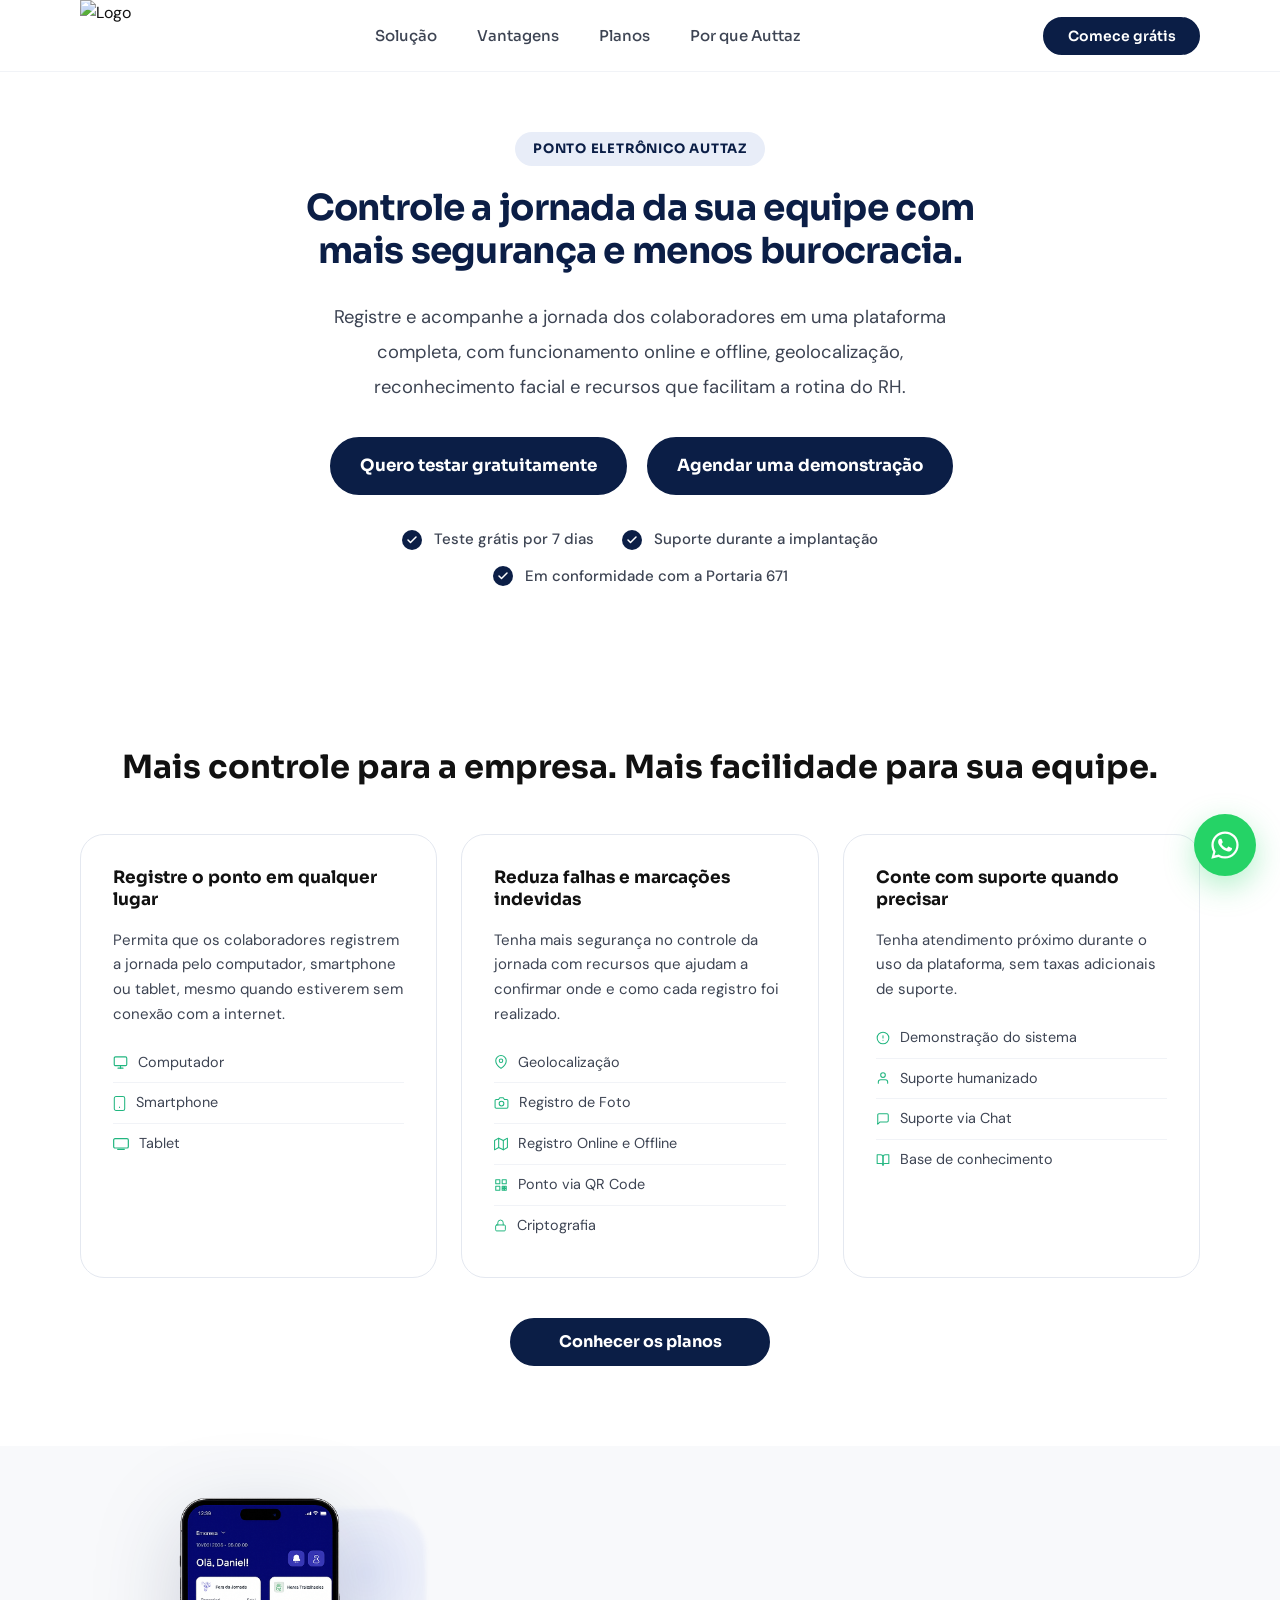
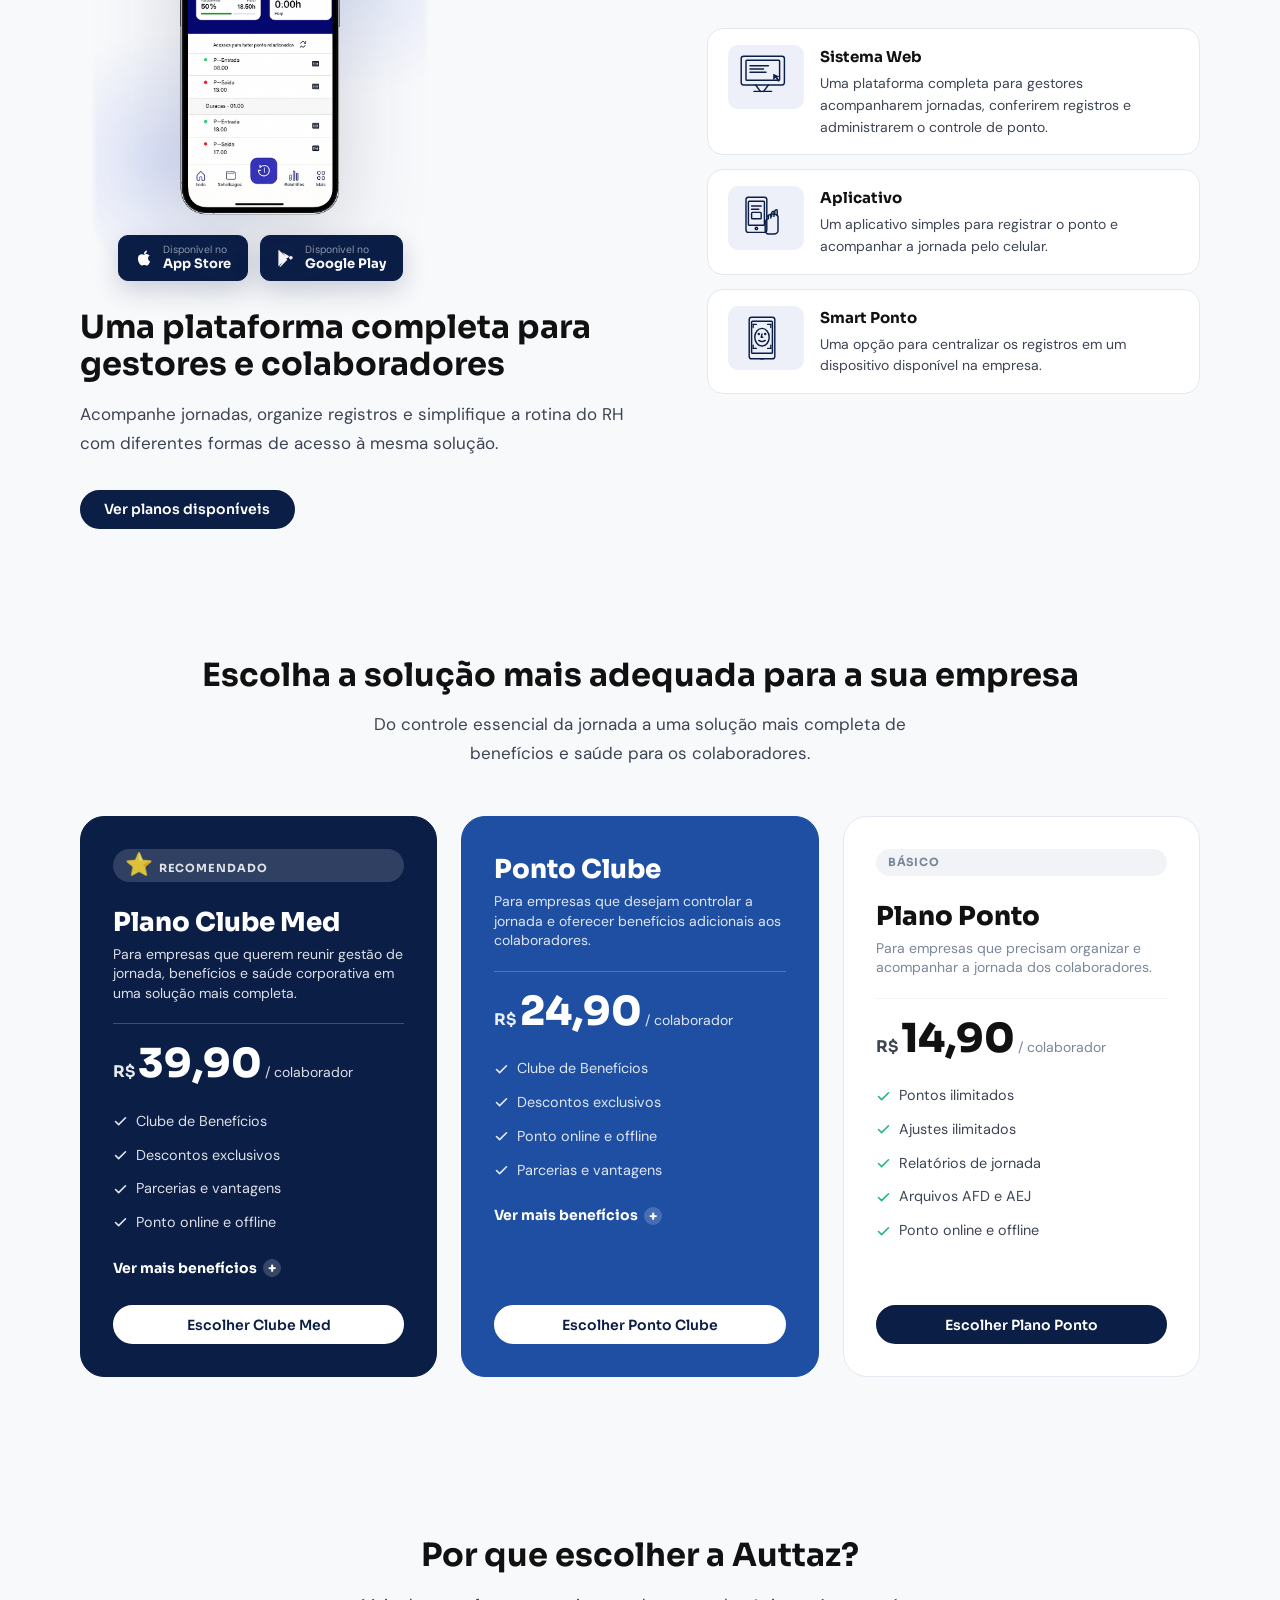
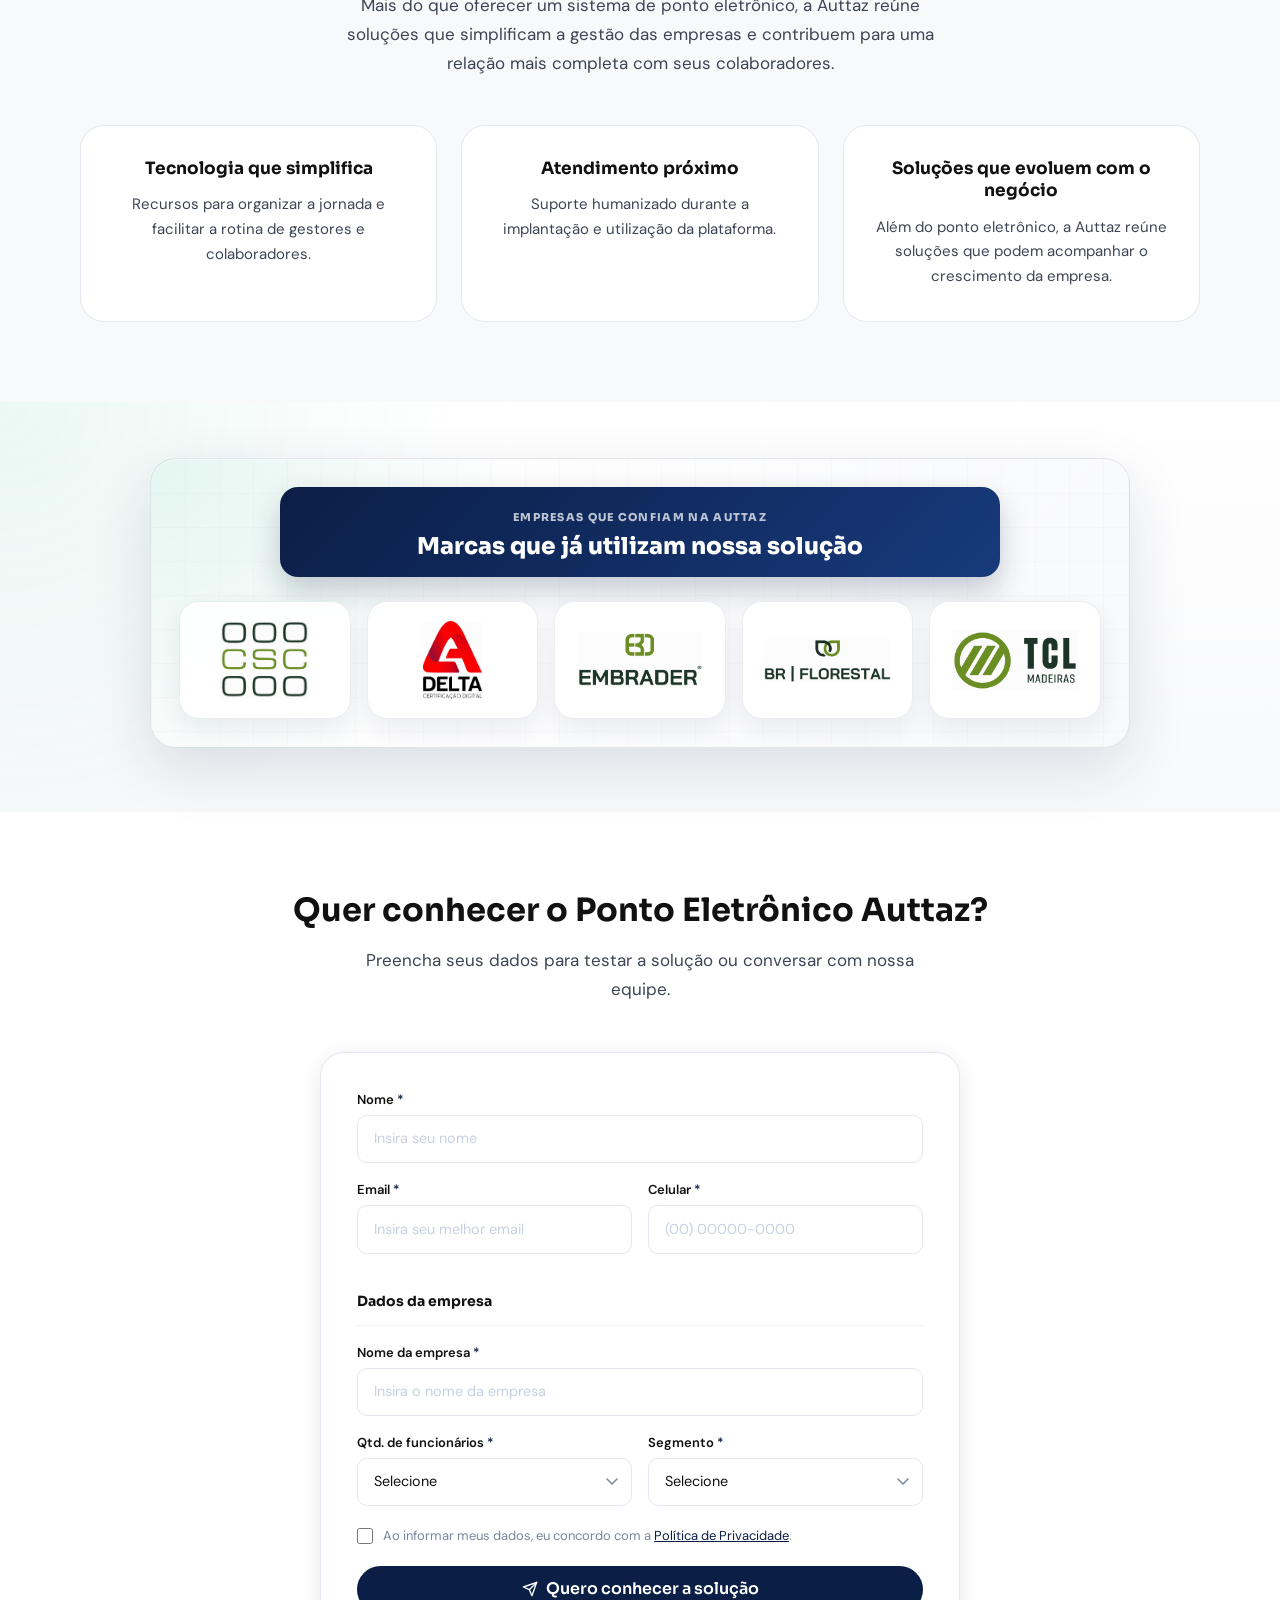
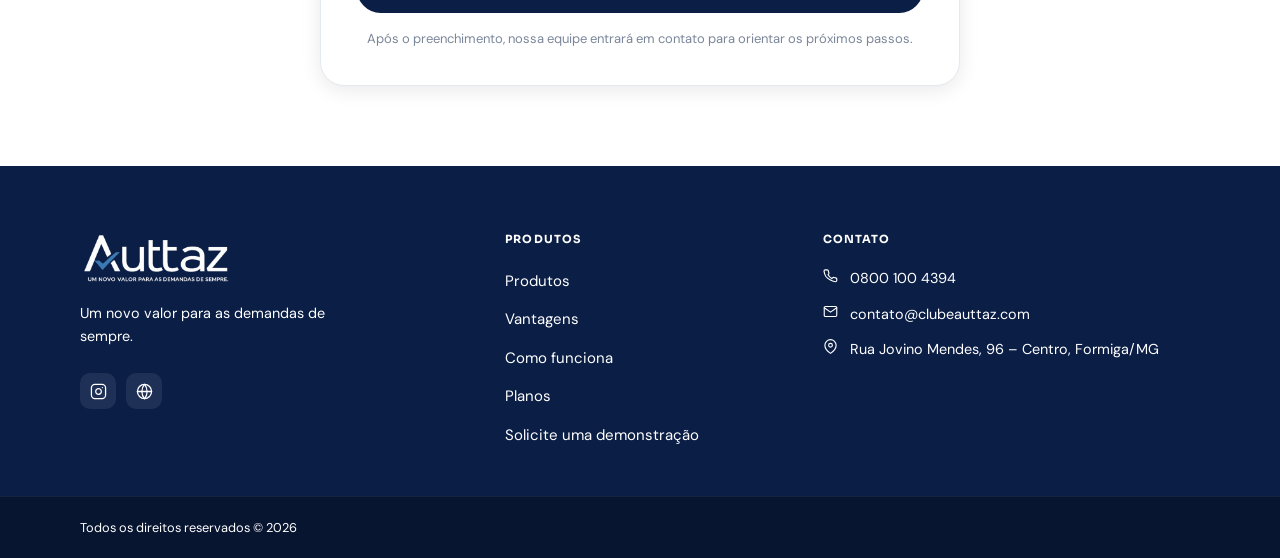
==== commit 9815d695: "Correções pontuadas pela Auttaz" ====
--- a/index.html
+++ b/index.html
@@ -10,7 +10,7 @@
       href="https://fonts.googleapis.com/css2?family=Sora:wght@300;400;500;600;700;800&family=DM+Sans:opsz,wght@9..40,300;9..40,400;9..40,500;9..40,600&display=swap"
       rel="stylesheet"
     />
-    <link rel="stylesheet" href="./css/style.css" />
+    <link rel="stylesheet" href="css/style.css" />
     <link rel="icon" type="image/x-icon" href="./assets/img/logo-favicon.png" />
   </head>
   <body>
@@ -18,7 +18,7 @@
     <header class="header" id="header">
       <div class="container header__inner">
         <a href="#" class="header__logo" aria-label="Logo da empresa">
-          <img src="./assets/img/logo002.png" alt="Logo" class="logo-img" />
+          <img src="assets/img/logo001.png" alt="Logo" class="logo-img" />
         </a>
         <nav class="header__nav" aria-label="Navegação principal">
           <ul class="nav__list">
@@ -31,7 +31,6 @@
           </ul>
         </nav>
         <div class="header__actions">
-          <a href="#" class="btn btn--ghost">Entrar</a>
           <a href="#contato" class="btn btn--primary">Comece grátis</a>
         </div>
         <button
@@ -54,7 +53,6 @@
             >
           </li>
           <li class="mobile-nav__divider"></li>
-          <li><a href="#" class="btn btn--ghost btn--full">Entrar</a></li>
           <li>
             <a href="#contato" class="btn btn--primary btn--full"
               >Comece grátis</a
@@ -142,6 +140,450 @@
                 <span>Em conformidade com a Portaria 671</span>
               </li>
             </ul>
+          </div>
+        </div>
+      </section>
+
+      <!-- ========== VANTAGENS ========== -->
+      <section class="vantagens section" id="vantagens">
+        <div class="container">
+          <div class="section-header">
+            <h2 class="section-title section-title--center">
+              Mais controle para a empresa. Mais facilidade para sua equipe.
+            </h2>
+          </div>
+          <div class="vantagens__grid">
+            <div class="vant-card">
+              <h3 class="vant-card__title">
+                Registre o ponto em qualquer lugar
+              </h3>
+              <p class="vant-card__desc">
+                Permita que os colaboradores registrem a jornada pelo
+                computador, smartphone ou tablet, mesmo quando estiverem sem
+                conexão com a internet.
+              </p>
+              <ul class="vant-card__list">
+                <li>
+                  <svg
+                    class="vant-item-icon"
+                    width="15"
+                    height="15"
+                    viewBox="0 0 24 24"
+                    fill="none"
+                    stroke="#22b680"
+                    stroke-width="1.8"
+                    stroke-linecap="round"
+                    stroke-linejoin="round"
+                  >
+                    <rect x="2" y="3" width="20" height="14" rx="2" />
+                    <line x1="8" y1="21" x2="16" y2="21" />
+                    <line x1="12" y1="17" x2="12" y2="21" /></svg
+                  >Computador
+                </li>
+                <li>
+                  <svg
+                    class="vant-item-icon"
+                    width="13"
+                    height="15"
+                    viewBox="0 0 22 26"
+                    fill="none"
+                    stroke="#22b680"
+                    stroke-width="1.8"
+                    stroke-linecap="round"
+                    stroke-linejoin="round"
+                  >
+                    <rect x="2" y="1" width="18" height="24" rx="3" />
+                    <line x1="11" y1="19" x2="11" y2="20" /></svg
+                  >Smartphone
+                </li>
+                <li>
+                  <svg
+                    class="vant-item-icon"
+                    width="16"
+                    height="12"
+                    viewBox="0 0 24 18"
+                    fill="none"
+                    stroke="#22b680"
+                    stroke-width="1.8"
+                    stroke-linecap="round"
+                    stroke-linejoin="round"
+                  >
+                    <rect x="1" y="1" width="22" height="14" rx="2" />
+                    <line x1="7" y1="17" x2="17" y2="17" /></svg
+                  >Tablet
+                </li>
+              </ul>
+            </div>
+            <div class="vant-card">
+              <h3 class="vant-card__title">
+                Reduza falhas e marcações indevidas
+              </h3>
+              <p class="vant-card__desc">
+                Tenha mais segurança no controle da jornada com recursos que
+                ajudam a confirmar onde e como cada registro foi realizado.
+              </p>
+              <ul class="vant-card__list">
+                <li>
+                  <svg
+                    class="vant-item-icon"
+                    width="14"
+                    height="14"
+                    viewBox="0 0 24 24"
+                    fill="none"
+                    stroke="#22b680"
+                    stroke-width="1.8"
+                    stroke-linecap="round"
+                    stroke-linejoin="round"
+                  >
+                    <path d="M21 10c0 7-9 13-9 13s-9-6-9-13a9 9 0 0 1 18 0z" />
+                    <circle cx="12" cy="10" r="3" /></svg
+                  >Geolocalização
+                </li>
+                <li>
+                  <svg
+                    class="vant-item-icon"
+                    width="15"
+                    height="14"
+                    viewBox="0 0 24 24"
+                    fill="none"
+                    stroke="#22b680"
+                    stroke-width="1.8"
+                    stroke-linecap="round"
+                    stroke-linejoin="round"
+                  >
+                    <path
+                      d="M23 19a2 2 0 0 1-2 2H3a2 2 0 0 1-2-2V8a2 2 0 0 1 2-2h4l2-3h6l2 3h4a2 2 0 0 1 2 2z"
+                    />
+                    <circle cx="12" cy="13" r="4" /></svg
+                  >Registro de Foto
+                </li>
+                <li>
+                  <svg
+                    class="vant-item-icon"
+                    width="14"
+                    height="14"
+                    viewBox="0 0 24 24"
+                    fill="none"
+                    stroke="#22b680"
+                    stroke-width="1.8"
+                    stroke-linecap="round"
+                    stroke-linejoin="round"
+                  >
+                    <path d="M1 6v16l7-4 8 4 7-4V2l-7 4-8-4-7 4z" />
+                    <line x1="8" y1="2" x2="8" y2="18" />
+                    <line x1="16" y1="6" x2="16" y2="22" /></svg
+                  >Registro Online e Offline
+                </li>
+                <li>
+                  <svg
+                    class="vant-item-icon"
+                    width="14"
+                    height="14"
+                    viewBox="0 0 24 24"
+                    fill="none"
+                    stroke="#22b680"
+                    stroke-width="1.8"
+                    stroke-linecap="round"
+                    stroke-linejoin="round"
+                  >
+                    <rect x="3" y="3" width="7" height="7" />
+                    <rect x="14" y="3" width="7" height="7" />
+                    <rect x="3" y="14" width="7" height="7" />
+                    <rect x="14" y="14" width="3" height="3" />
+                    <rect x="18" y="18" width="3" height="3" />
+                    <rect x="18" y="14" width="3" height="3" />
+                    <rect x="14" y="18" width="3" height="3" /></svg
+                  >Ponto via QR Code
+                </li>
+                <li>
+                  <svg
+                    class="vant-item-icon"
+                    width="13"
+                    height="15"
+                    viewBox="0 0 24 24"
+                    fill="none"
+                    stroke="#22b680"
+                    stroke-width="1.8"
+                    stroke-linecap="round"
+                    stroke-linejoin="round"
+                  >
+                    <rect x="3" y="11" width="18" height="11" rx="2" />
+                    <path d="M7 11V7a5 5 0 0 1 10 0v4" /></svg
+                  >Criptografia
+                </li>
+              </ul>
+            </div>
+            <div class="vant-card">
+              <h3 class="vant-card__title">
+                Conte com suporte quando precisar
+              </h3>
+              <p class="vant-card__desc">
+                Tenha atendimento próximo durante o uso da plataforma, sem taxas
+                adicionais de suporte.
+              </p>
+              <ul class="vant-card__list">
+                <li>
+                  <svg
+                    class="vant-item-icon"
+                    width="14"
+                    height="14"
+                    viewBox="0 0 24 24"
+                    fill="none"
+                    stroke="#22b680"
+                    stroke-width="1.8"
+                    stroke-linecap="round"
+                    stroke-linejoin="round"
+                  >
+                    <circle cx="12" cy="12" r="10" />
+                    <line x1="12" y1="8" x2="12" y2="12" />
+                    <line x1="12" y1="16" x2="12.01" y2="16" /></svg
+                  >Demonstração do sistema
+                </li>
+                <li>
+                  <svg
+                    class="vant-item-icon"
+                    width="14"
+                    height="14"
+                    viewBox="0 0 24 24"
+                    fill="none"
+                    stroke="#22b680"
+                    stroke-width="1.8"
+                    stroke-linecap="round"
+                    stroke-linejoin="round"
+                  >
+                    <path d="M20 21v-2a4 4 0 0 0-4-4H8a4 4 0 0 0-4 4v2" />
+                    <circle cx="12" cy="7" r="4" /></svg
+                  >Suporte humanizado
+                </li>
+                <li>
+                  <svg
+                    class="vant-item-icon"
+                    width="14"
+                    height="14"
+                    viewBox="0 0 24 24"
+                    fill="none"
+                    stroke="#22b680"
+                    stroke-width="1.8"
+                    stroke-linecap="round"
+                    stroke-linejoin="round"
+                  >
+                    <path
+                      d="M21 15a2 2 0 0 1-2 2H7l-4 4V5a2 2 0 0 1 2-2h14a2 2 0 0 1 2 2z"
+                    /></svg
+                  >Suporte via Chat
+                </li>
+                <li>
+                  <svg
+                    class="vant-item-icon"
+                    width="14"
+                    height="14"
+                    viewBox="0 0 24 24"
+                    fill="none"
+                    stroke="#22b680"
+                    stroke-width="1.8"
+                    stroke-linecap="round"
+                    stroke-linejoin="round"
+                  >
+                    <path d="M2 3h6a4 4 0 0 1 4 4v14a3 3 0 0 0-3-3H2z" />
+                    <path d="M22 3h-6a4 4 0 0 0-4 4v14a3 3 0 0 1 3-3h7z" /></svg
+                  >Base de conhecimento
+                </li>
+              </ul>
+            </div>
+          </div>
+          <div class="vantagens__cta">
+            <a href="#planos" class="btn btn--primary btn--lg"
+              >Conhecer os planos</a
+            >
+          </div>
+        </div>
+      </section>
+      <!-- ========== SOLUÇÕES ========== -->
+      <section class="solucoes section" id="solucoes">
+        <div class="container solucoes__inner">
+          <div class="solucoes__copy">
+            <div class="solucoes__app-preview">
+              <img
+                src="./assets/img/cel.png"
+                alt="Aplicativo do colaborador Auttaz"
+                class="solucoes__app-img"
+              />
+              <div class="solucoes__app-stores">
+                <div class="footer__stores">
+                  <a
+                    href="https://apps.apple.com/br/app/auttaz-ponto-colaborador/id6771781142"
+                    class="store-btn"
+                    aria-label="App Store"
+                  >
+                    <svg
+                      width="18"
+                      height="18"
+                      viewBox="0 0 24 24"
+                      fill="currentColor"
+                    >
+                      <path
+                        d="M18.71 19.5c-.83 1.24-1.71 2.45-3.05 2.47-1.34.03-1.77-.79-3.29-.79-1.53 0-2 .77-3.27.82-1.31.05-2.3-1.32-3.14-2.53C4.25 17 2.94 12.45 4.7 9.39c.87-1.52 2.43-2.48 4.12-2.51 1.28-.02 2.5.87 3.29.87.78 0 2.26-1.07 3.8-.91.65.03 2.47.26 3.64 1.98-.09.06-2.17 1.28-2.15 3.81.03 3.02 2.65 4.03 2.68 4.04-.03.07-.42 1.44-1.38 2.83M13 3.5c.73-.83 1.94-1.46 2.94-1.5.13 1.17-.34 2.35-1.04 3.19-.69.85-1.83 1.51-2.95 1.42-.15-1.15.41-2.35 1.05-3.11z"
+                      />
+                    </svg>
+                    <span
+                      ><small>Disponível no</small
+                      ><strong>App Store</strong></span
+                    >
+                  </a>
+                  <a
+                    href="https://play.google.com/store/apps/details?id=br.com.pontogo.colaboradorauttazponto"
+                    class="store-btn"
+                    aria-label="Google Play"
+                  >
+                    <svg
+                      width="18"
+                      height="18"
+                      viewBox="0 0 24 24"
+                      fill="currentColor"
+                    >
+                      <path
+                        d="M3.18 23.76c.35.19.74.24 1.12.14l.08-.04 9.39-9.4-2.39-2.4-8.2 11.7zM20.67 10.28l-2.5-1.44-2.69 2.69 2.69 2.69 2.52-1.45c.72-.41.72-1.08-.02-1.49zM2.01 1.07C1.9 1.33 1.84 1.64 1.84 2v20c0 .36.06.67.18.93l.09.09 11.2-11.2v-.26L2.1.98l-.09.09zM13.34 12.82l3.15-3.15-9.4-5.44 6.25 8.59z"
+                      />
+                    </svg>
+                    <span
+                      ><small>Disponível no</small
+                      ><strong>Google Play</strong></span
+                    >
+                  </a>
+                </div>
+              </div>
+            </div>
+            <h2 class="section-title">
+              Uma plataforma completa para gestores e colaboradores
+            </h2>
+            <p class="section-desc">
+              Acompanhe jornadas, organize registros e simplifique a rotina do
+              RH com diferentes formas de acesso à mesma solução.
+            </p>
+            <a href="#planos" class="btn btn--primary"
+              >Ver planos disponíveis</a
+            >
+          </div>
+          <div class="solucoes__cards">
+            <div class="sol-card">
+              <div class="sol-card__icon">
+                <svg
+                  width="56"
+                  height="48"
+                  viewBox="0 0 70 60"
+                  fill="none"
+                  stroke="#0b1e46"
+                  stroke-width="1.8"
+                  stroke-linecap="round"
+                  stroke-linejoin="round"
+                >
+                  <rect x="4" y="4" width="54" height="36" rx="3" />
+                  <rect x="10" y="9" width="42" height="25" rx="1" />
+                  <line x1="22" y1="40" x2="28" y2="48" />
+                  <line x1="38" y1="40" x2="32" y2="48" />
+                  <line x1="20" y1="48" x2="42" y2="48" />
+                  <line x1="15" y1="16" x2="38" y2="16" />
+                  <line x1="15" y1="20" x2="32" y2="20" />
+                  <line x1="15" y1="24" x2="35" y2="24" />
+                  <path
+                    d="M44 26 L44 34 L47 31 L50 36 L52 35 L49 30 L53 30 Z"
+                    stroke-width="1.5"
+                    fill="#0b1e46"
+                    stroke="none"
+                  />
+                </svg>
+              </div>
+              <div class="sol-card__body">
+                <h3 class="sol-card__title">Sistema Web</h3>
+                <p class="sol-card__desc">
+                  Uma plataforma completa para gestores acompanharem jornadas,
+                  conferirem registros e administrarem o controle de ponto.
+                </p>
+              </div>
+            </div>
+            <div class="sol-card">
+              <div class="sol-card__icon">
+                <svg
+                  width="56"
+                  height="48"
+                  viewBox="0 0 70 60"
+                  fill="none"
+                  stroke="#0b1e46"
+                  stroke-width="1.8"
+                  stroke-linecap="round"
+                  stroke-linejoin="round"
+                >
+                  <rect x="10" y="4" width="26" height="44" rx="3" />
+                  <rect x="13" y="9" width="20" height="30" rx="1" />
+                  <circle cx="23" cy="43" r="1.5" />
+                  <line x1="17" y1="15" x2="29" y2="15" />
+                  <line x1="17" y1="19" x2="26" y2="19" />
+                  <rect x="17" y="23" width="12" height="8" rx="1" />
+                  <path
+                    d="M36 28 C40 24 48 24 50 28 L50 46 C50 48 48 50 45 50 L38 50 C36 50 34 48 34 46 L34 36 C34 33 36 31 38 31 L38 28 C38 26 40 25 41 26 L41 30"
+                  />
+                  <path d="M42 28 L42 24 C42 22 44 21 45 22 L45 28" />
+                  <path d="M46 24 L46 22 C46 20 48 19 49 20 L49 26" />
+                </svg>
+              </div>
+              <div class="sol-card__body">
+                <h3 class="sol-card__title">Aplicativo</h3>
+                <p class="sol-card__desc">
+                  Um aplicativo simples para registrar o ponto e acompanhar a
+                  jornada pelo celular.
+                </p>
+              </div>
+            </div>
+            <div class="sol-card">
+              <div class="sol-card__icon">
+                <svg
+                  width="56"
+                  height="48"
+                  viewBox="0 0 70 60"
+                  fill="none"
+                  stroke="#0b1e46"
+                  stroke-width="1.8"
+                  stroke-linecap="round"
+                  stroke-linejoin="round"
+                >
+                  <rect x="14" y="4" width="32" height="52" rx="3" />
+                  <rect x="17" y="9" width="26" height="40" rx="1" />
+                  <line x1="28" y1="56" x2="32" y2="56" />
+                  <path d="M19 13 L19 17" stroke-width="1.6" />
+                  <path d="M19 13 L23 13" stroke-width="1.6" />
+                  <path d="M41 13 L41 17" stroke-width="1.6" />
+                  <path d="M41 13 L37 13" stroke-width="1.6" />
+                  <path d="M19 43 L19 39" stroke-width="1.6" />
+                  <path d="M19 43 L23 43" stroke-width="1.6" />
+                  <path d="M41 43 L41 39" stroke-width="1.6" />
+                  <path d="M41 43 L37 43" stroke-width="1.6" />
+                  <circle
+                    cx="26"
+                    cy="25"
+                    r="1.5"
+                    fill="#0b1e46"
+                    stroke="none"
+                  />
+                  <circle
+                    cx="34"
+                    cy="25"
+                    r="1.5"
+                    fill="#0b1e46"
+                    stroke="none"
+                  />
+                  <path d="M30 25 L29 29 L31 29" />
+                  <path d="M26 33 Q30 36 34 33" />
+                  <ellipse cx="30" cy="29" rx="9" ry="11" />
+                </svg>
+              </div>
+              <div class="sol-card__body">
+                <h3 class="sol-card__title">Smart Ponto</h3>
+                <p class="sol-card__desc">
+                  Uma opção para centralizar os registros em um dispositivo
+                  disponível na empresa.
+                </p>
+              </div>
+            </div>
           </div>
         </div>
       </section>
@@ -378,7 +820,7 @@
                     stroke-linejoin="round"
                   >
                     <polyline points="20 6 9 17 4 12" /></svg
-                  >Desconto Exclusivos
+                  >Descontos exclusivos
                 </li>
                 <li>
                   <svg
@@ -608,438 +1050,7 @@
           </div>
         </div>
       </section>
-
-      <!-- ========== VANTAGENS ========== -->
-      <section class="vantagens section" id="vantagens">
-        <div class="container">
-          <div class="section-header">
-            <h2 class="section-title section-title--center">
-              Mais controle para a empresa. Mais facilidade para sua equipe.
-            </h2>
-          </div>
-          <div class="vantagens__grid">
-            <div class="vant-card">
-              <h3 class="vant-card__title">
-                Registre o ponto em qualquer lugar
-              </h3>
-              <p class="vant-card__desc">
-                Permita que os colaboradores registrem a jornada pelo
-                computador, smartphone ou tablet, mesmo quando estiverem sem
-                conexão com a internet.
-              </p>
-              <ul class="vant-card__list">
-                <li>
-                  <svg
-                    class="vant-item-icon"
-                    width="15"
-                    height="15"
-                    viewBox="0 0 24 24"
-                    fill="none"
-                    stroke="#22b680"
-                    stroke-width="1.8"
-                    stroke-linecap="round"
-                    stroke-linejoin="round"
-                  >
-                    <rect x="2" y="3" width="20" height="14" rx="2" />
-                    <line x1="8" y1="21" x2="16" y2="21" />
-                    <line x1="12" y1="17" x2="12" y2="21" /></svg
-                  >Computador
-                </li>
-                <li>
-                  <svg
-                    class="vant-item-icon"
-                    width="13"
-                    height="15"
-                    viewBox="0 0 22 26"
-                    fill="none"
-                    stroke="#22b680"
-                    stroke-width="1.8"
-                    stroke-linecap="round"
-                    stroke-linejoin="round"
-                  >
-                    <rect x="2" y="1" width="18" height="24" rx="3" />
-                    <line x1="11" y1="19" x2="11" y2="20" /></svg
-                  >Smartphone
-                </li>
-                <li>
-                  <svg
-                    class="vant-item-icon"
-                    width="16"
-                    height="12"
-                    viewBox="0 0 24 18"
-                    fill="none"
-                    stroke="#22b680"
-                    stroke-width="1.8"
-                    stroke-linecap="round"
-                    stroke-linejoin="round"
-                  >
-                    <rect x="1" y="1" width="22" height="14" rx="2" />
-                    <line x1="7" y1="17" x2="17" y2="17" /></svg
-                  >Tablet
-                </li>
-              </ul>
-            </div>
-            <div class="vant-card">
-              <h3 class="vant-card__title">
-                Reduza falhas e marcações indevidas
-              </h3>
-              <p class="vant-card__desc">
-                Tenha mais segurança no controle da jornada com recursos que
-                ajudam a confirmar onde e como cada registro foi realizado.
-              </p>
-              <ul class="vant-card__list">
-                <li>
-                  <svg
-                    class="vant-item-icon"
-                    width="14"
-                    height="14"
-                    viewBox="0 0 24 24"
-                    fill="none"
-                    stroke="#22b680"
-                    stroke-width="1.8"
-                    stroke-linecap="round"
-                    stroke-linejoin="round"
-                  >
-                    <path d="M21 10c0 7-9 13-9 13s-9-6-9-13a9 9 0 0 1 18 0z" />
-                    <circle cx="12" cy="10" r="3" /></svg
-                  >Geolocalização
-                </li>
-                <li>
-                  <svg
-                    class="vant-item-icon"
-                    width="15"
-                    height="14"
-                    viewBox="0 0 24 24"
-                    fill="none"
-                    stroke="#22b680"
-                    stroke-width="1.8"
-                    stroke-linecap="round"
-                    stroke-linejoin="round"
-                  >
-                    <path
-                      d="M23 19a2 2 0 0 1-2 2H3a2 2 0 0 1-2-2V8a2 2 0 0 1 2-2h4l2-3h6l2 3h4a2 2 0 0 1 2 2z"
-                    />
-                    <circle cx="12" cy="13" r="4" /></svg
-                  >Registro de Foto
-                </li>
-                <li>
-                  <svg
-                    class="vant-item-icon"
-                    width="14"
-                    height="14"
-                    viewBox="0 0 24 24"
-                    fill="none"
-                    stroke="#22b680"
-                    stroke-width="1.8"
-                    stroke-linecap="round"
-                    stroke-linejoin="round"
-                  >
-                    <path d="M1 6v16l7-4 8 4 7-4V2l-7 4-8-4-7 4z" />
-                    <line x1="8" y1="2" x2="8" y2="18" />
-                    <line x1="16" y1="6" x2="16" y2="22" /></svg
-                  >Registro Online e Offline
-                </li>
-                <li>
-                  <svg
-                    class="vant-item-icon"
-                    width="14"
-                    height="14"
-                    viewBox="0 0 24 24"
-                    fill="none"
-                    stroke="#22b680"
-                    stroke-width="1.8"
-                    stroke-linecap="round"
-                    stroke-linejoin="round"
-                  >
-                    <rect x="3" y="3" width="7" height="7" />
-                    <rect x="14" y="3" width="7" height="7" />
-                    <rect x="3" y="14" width="7" height="7" />
-                    <rect x="14" y="14" width="3" height="3" />
-                    <rect x="18" y="18" width="3" height="3" />
-                    <rect x="18" y="14" width="3" height="3" />
-                    <rect x="14" y="18" width="3" height="3" /></svg
-                  >Ponto via QR Code
-                </li>
-                <li>
-                  <svg
-                    class="vant-item-icon"
-                    width="13"
-                    height="15"
-                    viewBox="0 0 24 24"
-                    fill="none"
-                    stroke="#22b680"
-                    stroke-width="1.8"
-                    stroke-linecap="round"
-                    stroke-linejoin="round"
-                  >
-                    <rect x="3" y="11" width="18" height="11" rx="2" />
-                    <path d="M7 11V7a5 5 0 0 1 10 0v4" /></svg
-                  >Criptografia
-                </li>
-              </ul>
-            </div>
-            <div class="vant-card">
-              <h3 class="vant-card__title">
-                Conte com suporte quando precisar
-              </h3>
-              <p class="vant-card__desc">
-                Tenha atendimento próximo durante o uso da plataforma, sem taxas
-                adicionais de suporte.
-              </p>
-              <ul class="vant-card__list">
-                <li>
-                  <svg
-                    class="vant-item-icon"
-                    width="14"
-                    height="14"
-                    viewBox="0 0 24 24"
-                    fill="none"
-                    stroke="#22b680"
-                    stroke-width="1.8"
-                    stroke-linecap="round"
-                    stroke-linejoin="round"
-                  >
-                    <circle cx="12" cy="12" r="10" />
-                    <line x1="12" y1="8" x2="12" y2="12" />
-                    <line x1="12" y1="16" x2="12.01" y2="16" /></svg
-                  >Demonstração do sistema
-                </li>
-                <li>
-                  <svg
-                    class="vant-item-icon"
-                    width="14"
-                    height="14"
-                    viewBox="0 0 24 24"
-                    fill="none"
-                    stroke="#22b680"
-                    stroke-width="1.8"
-                    stroke-linecap="round"
-                    stroke-linejoin="round"
-                  >
-                    <path d="M20 21v-2a4 4 0 0 0-4-4H8a4 4 0 0 0-4 4v2" />
-                    <circle cx="12" cy="7" r="4" /></svg
-                  >Suporte humanizado
-                </li>
-                <li>
-                  <svg
-                    class="vant-item-icon"
-                    width="14"
-                    height="14"
-                    viewBox="0 0 24 24"
-                    fill="none"
-                    stroke="#22b680"
-                    stroke-width="1.8"
-                    stroke-linecap="round"
-                    stroke-linejoin="round"
-                  >
-                    <path
-                      d="M21 15a2 2 0 0 1-2 2H7l-4 4V5a2 2 0 0 1 2-2h14a2 2 0 0 1 2 2z"
-                    /></svg
-                  >Suporte via Chat
-                </li>
-                <li>
-                  <svg
-                    class="vant-item-icon"
-                    width="14"
-                    height="14"
-                    viewBox="0 0 24 24"
-                    fill="none"
-                    stroke="#22b680"
-                    stroke-width="1.8"
-                    stroke-linecap="round"
-                    stroke-linejoin="round"
-                  >
-                    <path d="M2 3h6a4 4 0 0 1 4 4v14a3 3 0 0 0-3-3H2z" />
-                    <path d="M22 3h-6a4 4 0 0 0-4 4v14a3 3 0 0 1 3-3h7z" /></svg
-                  >Base de conhecimento
-                </li>
-              </ul>
-            </div>
-          </div>
-          <div class="vantagens__cta">
-            <a href="#planos" class="btn btn--primary btn--lg"
-              >Conhecer os planos</a
-            >
-          </div>
-        </div>
-      </section>
     </main>
-
-    <!-- ========== SOLUÇÕES ========== -->
-    <section class="solucoes section" id="solucoes">
-      <div class="container solucoes__inner">
-        <div class="solucoes__copy">
-          <div class="solucoes__app-preview">
-            <img
-              src="./assets/img/cel.png"
-              alt="Aplicativo do colaborador Auttaz"
-              class="solucoes__app-img"
-            />
-            <div class="solucoes__app-stores">
-              <div class="footer__stores">
-                <a
-                  href="https://apps.apple.com/br/app/auttaz-ponto-colaborador/id6771781142"
-                  class="store-btn"
-                  aria-label="App Store"
-                >
-                  <svg
-                    width="18"
-                    height="18"
-                    viewBox="0 0 24 24"
-                    fill="currentColor"
-                  >
-                    <path
-                      d="M18.71 19.5c-.83 1.24-1.71 2.45-3.05 2.47-1.34.03-1.77-.79-3.29-.79-1.53 0-2 .77-3.27.82-1.31.05-2.3-1.32-3.14-2.53C4.25 17 2.94 12.45 4.7 9.39c.87-1.52 2.43-2.48 4.12-2.51 1.28-.02 2.5.87 3.29.87.78 0 2.26-1.07 3.8-.91.65.03 2.47.26 3.64 1.98-.09.06-2.17 1.28-2.15 3.81.03 3.02 2.65 4.03 2.68 4.04-.03.07-.42 1.44-1.38 2.83M13 3.5c.73-.83 1.94-1.46 2.94-1.5.13 1.17-.34 2.35-1.04 3.19-.69.85-1.83 1.51-2.95 1.42-.15-1.15.41-2.35 1.05-3.11z"
-                    />
-                  </svg>
-                  <span
-                    ><small>Disponível no</small
-                    ><strong>App Store</strong></span
-                  >
-                </a>
-                <a
-                  href="https://play.google.com/store/apps/details?id=br.com.pontogo.colaboradorauttazponto"
-                  class="store-btn"
-                  aria-label="Google Play"
-                >
-                  <svg
-                    width="18"
-                    height="18"
-                    viewBox="0 0 24 24"
-                    fill="currentColor"
-                  >
-                    <path
-                      d="M3.18 23.76c.35.19.74.24 1.12.14l.08-.04 9.39-9.4-2.39-2.4-8.2 11.7zM20.67 10.28l-2.5-1.44-2.69 2.69 2.69 2.69 2.52-1.45c.72-.41.72-1.08-.02-1.49zM2.01 1.07C1.9 1.33 1.84 1.64 1.84 2v20c0 .36.06.67.18.93l.09.09 11.2-11.2v-.26L2.1.98l-.09.09zM13.34 12.82l3.15-3.15-9.4-5.44 6.25 8.59z"
-                    />
-                  </svg>
-                  <span
-                    ><small>Disponível no</small
-                    ><strong>Google Play</strong></span
-                  >
-                </a>
-              </div>
-            </div>
-          </div>
-          <h2 class="section-title">
-            Uma plataforma completa para gestores e colaboradores
-          </h2>
-          <p class="section-desc">
-            Acompanhe jornadas, organize registros e simplifique a rotina do RH
-            com diferentes formas de acesso à mesma solução.
-          </p>
-          <a href="#planos" class="btn btn--primary">Ver planos disponíveis</a>
-        </div>
-        <div class="solucoes__cards">
-          <div class="sol-card">
-            <div class="sol-card__icon">
-              <svg
-                width="56"
-                height="48"
-                viewBox="0 0 70 60"
-                fill="none"
-                stroke="#0b1e46"
-                stroke-width="1.8"
-                stroke-linecap="round"
-                stroke-linejoin="round"
-              >
-                <rect x="4" y="4" width="54" height="36" rx="3" />
-                <rect x="10" y="9" width="42" height="25" rx="1" />
-                <line x1="22" y1="40" x2="28" y2="48" />
-                <line x1="38" y1="40" x2="32" y2="48" />
-                <line x1="20" y1="48" x2="42" y2="48" />
-                <line x1="15" y1="16" x2="38" y2="16" />
-                <line x1="15" y1="20" x2="32" y2="20" />
-                <line x1="15" y1="24" x2="35" y2="24" />
-                <path
-                  d="M44 26 L44 34 L47 31 L50 36 L52 35 L49 30 L53 30 Z"
-                  stroke-width="1.5"
-                  fill="#0b1e46"
-                  stroke="none"
-                />
-              </svg>
-            </div>
-            <div class="sol-card__body">
-              <h3 class="sol-card__title">Sistema Web</h3>
-              <p class="sol-card__desc">
-                Uma plataforma completa para gestores acompanharem jornadas,
-                conferirem registros e administrarem o controle de ponto.
-              </p>
-            </div>
-          </div>
-          <div class="sol-card">
-            <div class="sol-card__icon">
-              <svg
-                width="56"
-                height="48"
-                viewBox="0 0 70 60"
-                fill="none"
-                stroke="#0b1e46"
-                stroke-width="1.8"
-                stroke-linecap="round"
-                stroke-linejoin="round"
-              >
-                <rect x="10" y="4" width="26" height="44" rx="3" />
-                <rect x="13" y="9" width="20" height="30" rx="1" />
-                <circle cx="23" cy="43" r="1.5" />
-                <line x1="17" y1="15" x2="29" y2="15" />
-                <line x1="17" y1="19" x2="26" y2="19" />
-                <rect x="17" y="23" width="12" height="8" rx="1" />
-                <path
-                  d="M36 28 C40 24 48 24 50 28 L50 46 C50 48 48 50 45 50 L38 50 C36 50 34 48 34 46 L34 36 C34 33 36 31 38 31 L38 28 C38 26 40 25 41 26 L41 30"
-                />
-                <path d="M42 28 L42 24 C42 22 44 21 45 22 L45 28" />
-                <path d="M46 24 L46 22 C46 20 48 19 49 20 L49 26" />
-              </svg>
-            </div>
-            <div class="sol-card__body">
-              <h3 class="sol-card__title">Aplicativo</h3>
-              <p class="sol-card__desc">
-                Um aplicativo simples para registrar o ponto e acompanhar a
-                jornada pelo celular.
-              </p>
-            </div>
-          </div>
-          <div class="sol-card">
-            <div class="sol-card__icon">
-              <svg
-                width="56"
-                height="48"
-                viewBox="0 0 70 60"
-                fill="none"
-                stroke="#0b1e46"
-                stroke-width="1.8"
-                stroke-linecap="round"
-                stroke-linejoin="round"
-              >
-                <rect x="14" y="4" width="32" height="52" rx="3" />
-                <rect x="17" y="9" width="26" height="40" rx="1" />
-                <line x1="28" y1="56" x2="32" y2="56" />
-                <path d="M19 13 L19 17" stroke-width="1.6" />
-                <path d="M19 13 L23 13" stroke-width="1.6" />
-                <path d="M41 13 L41 17" stroke-width="1.6" />
-                <path d="M41 13 L37 13" stroke-width="1.6" />
-                <path d="M19 43 L19 39" stroke-width="1.6" />
-                <path d="M19 43 L23 43" stroke-width="1.6" />
-                <path d="M41 43 L41 39" stroke-width="1.6" />
-                <path d="M41 43 L37 43" stroke-width="1.6" />
-                <circle cx="26" cy="25" r="1.5" fill="#0b1e46" stroke="none" />
-                <circle cx="34" cy="25" r="1.5" fill="#0b1e46" stroke="none" />
-                <path d="M30 25 L29 29 L31 29" />
-                <path d="M26 33 Q30 36 34 33" />
-                <ellipse cx="30" cy="29" rx="9" ry="11" />
-              </svg>
-            </div>
-            <div class="sol-card__body">
-              <h3 class="sol-card__title">Smart Ponto</h3>
-              <p class="sol-card__desc">
-                Uma opção para centralizar os registros em um dispositivo
-                disponível na empresa.
-              </p>
-            </div>
-          </div>
-        </div>
-      </div>
-    </section>
 
     <!-- ========== EMPRESAS PARCEIRAS ========== -->
     <section class="parceiros section" id="parceiros">
@@ -1354,7 +1365,7 @@
           <ul class="footer__nav-list">
             <li><a href="#solucoes">Produtos</a></li>
             <li><a href="#vantagens">Vantagens</a></li>
-            <li><a href="#planos">Como funciona</a></li>
+            <li><a href="#solucoes">Como funciona</a></li>
             <li><a href="#planos">Planos</a></li>
             <li><a href="#contato">Solicite uma demonstração</a></li>
           </ul>
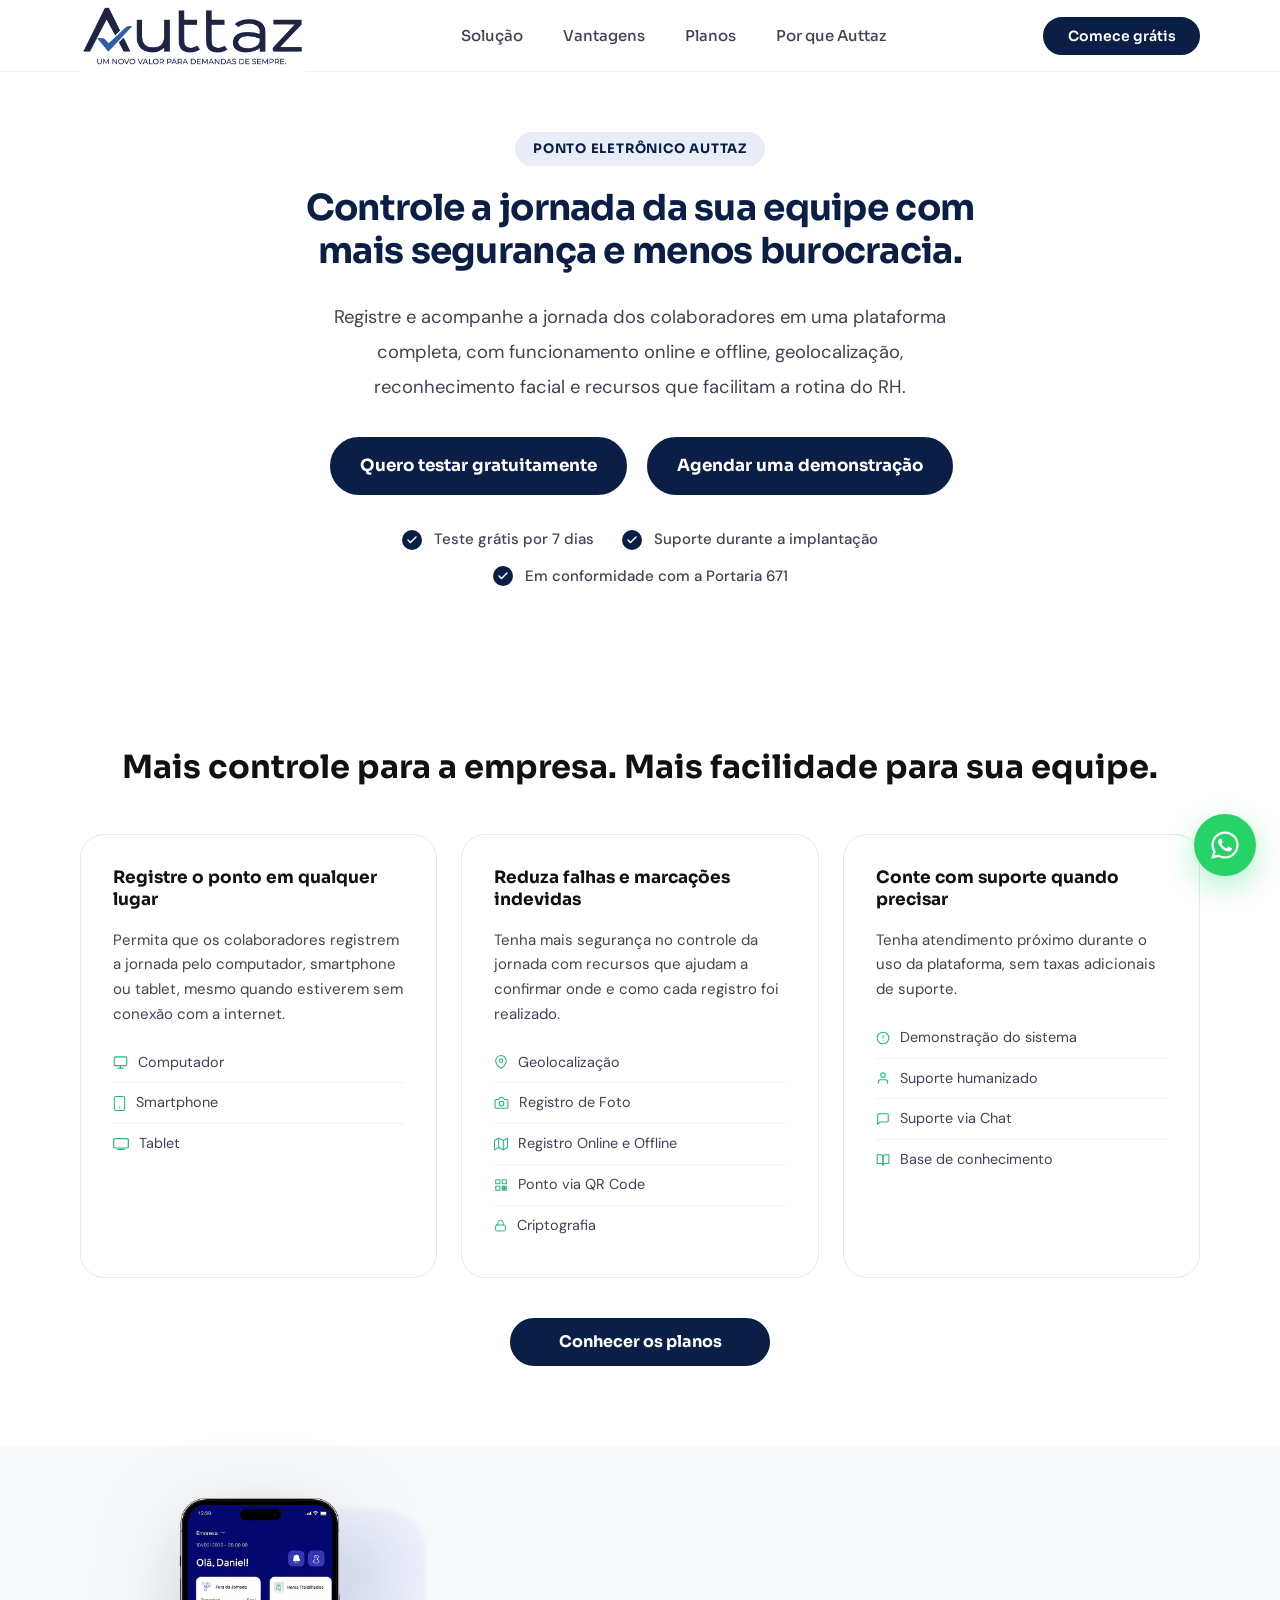
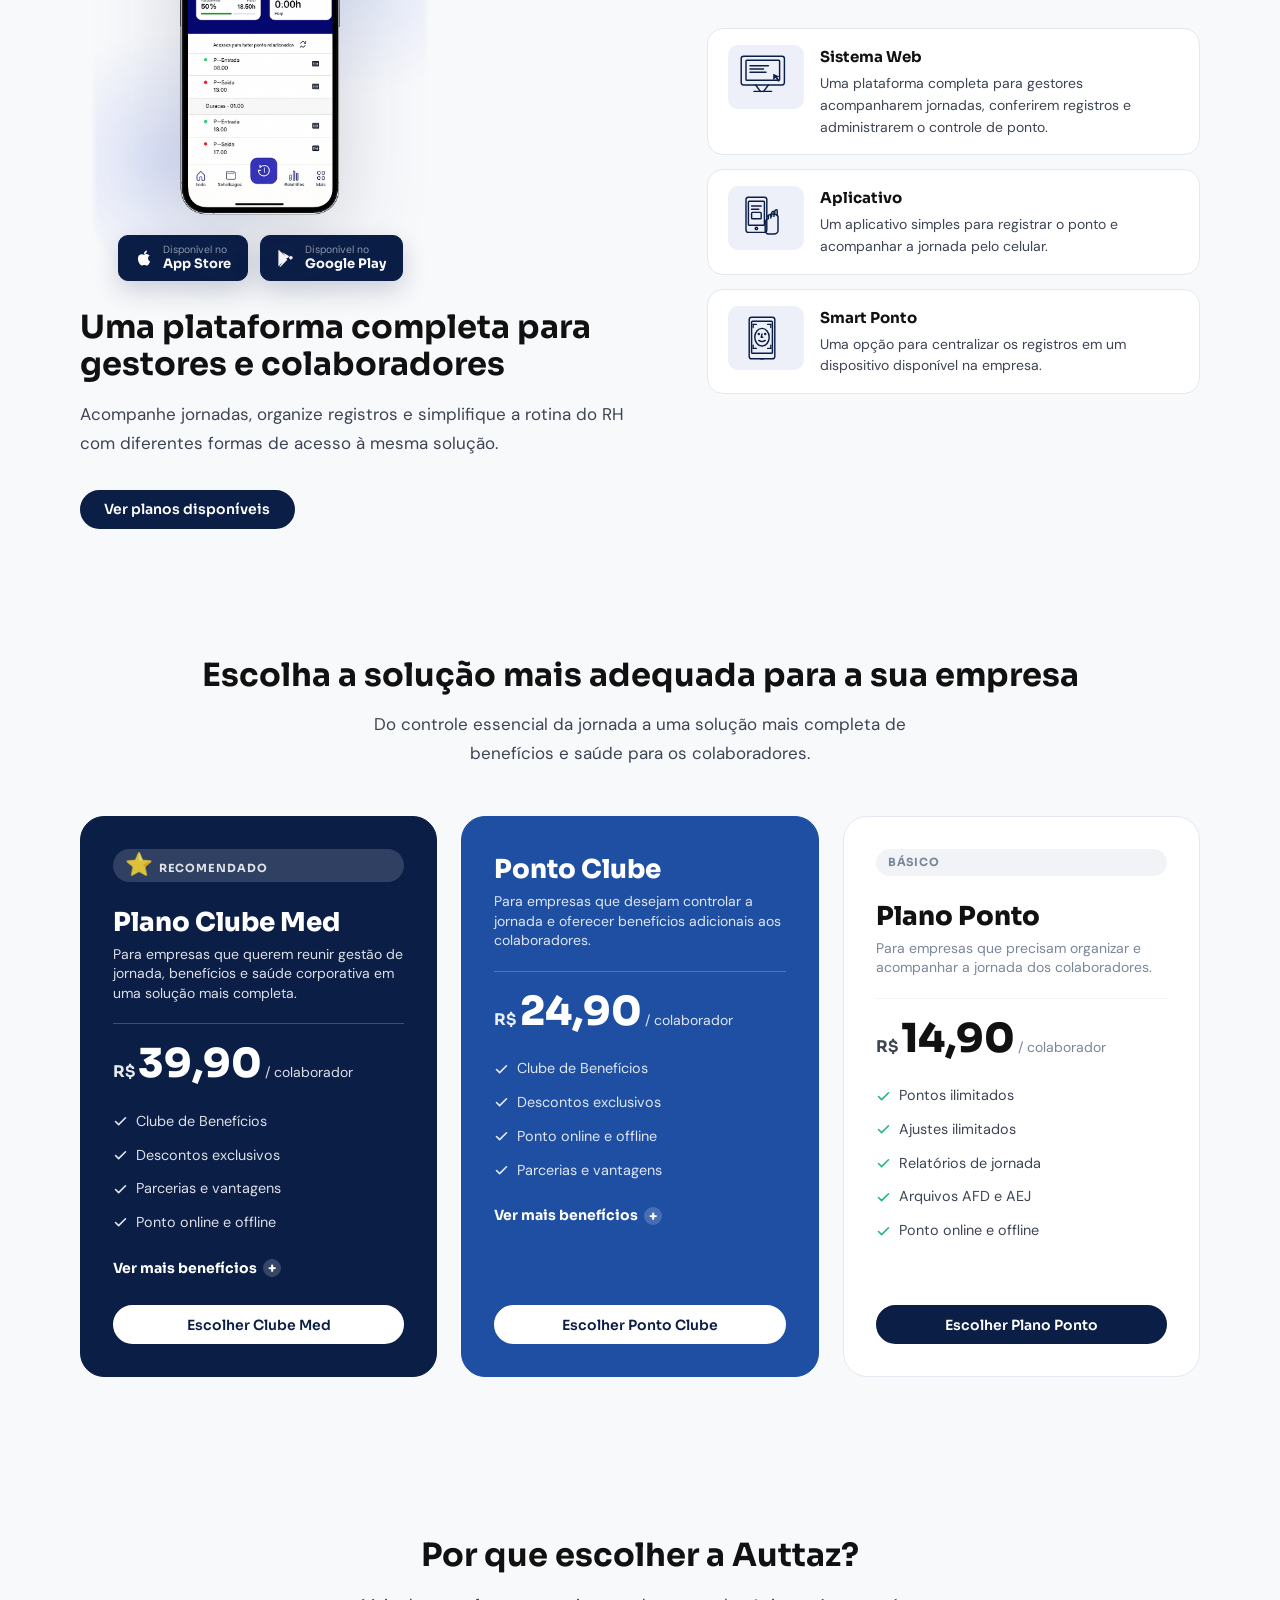
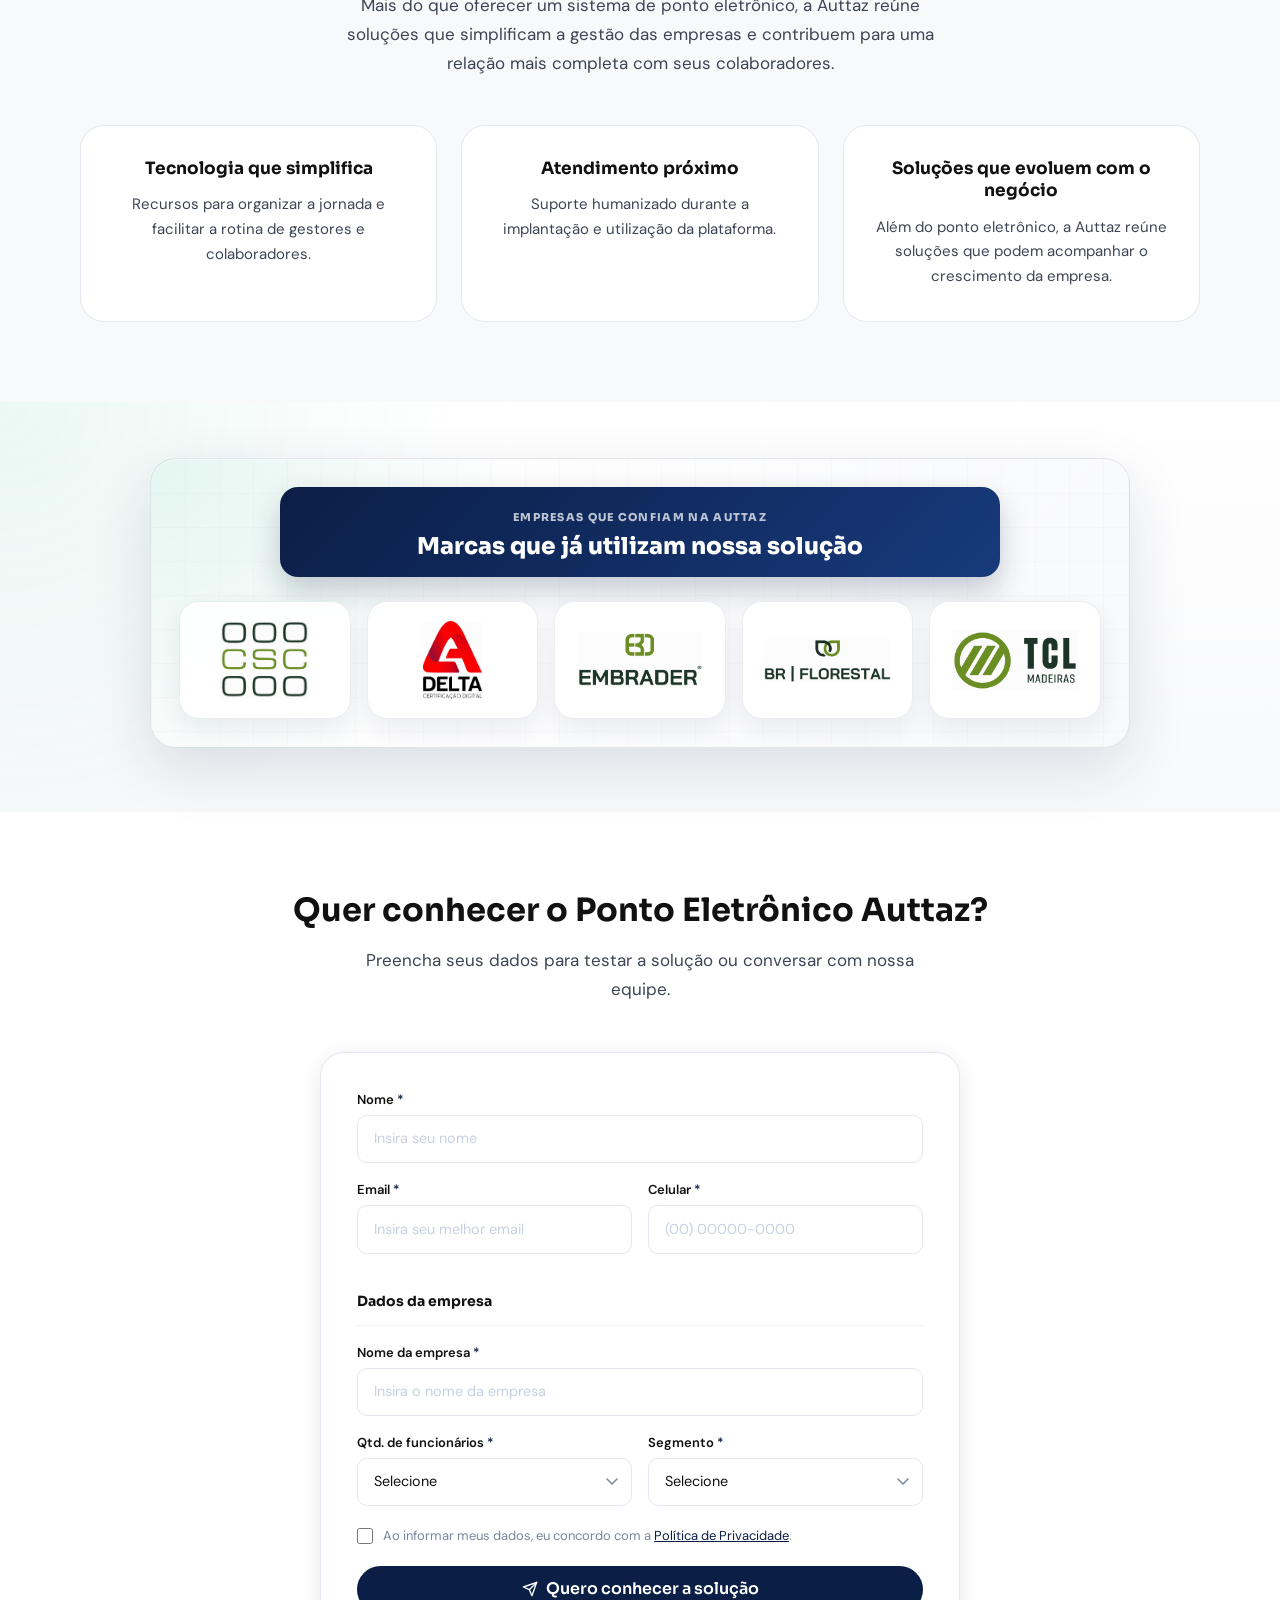
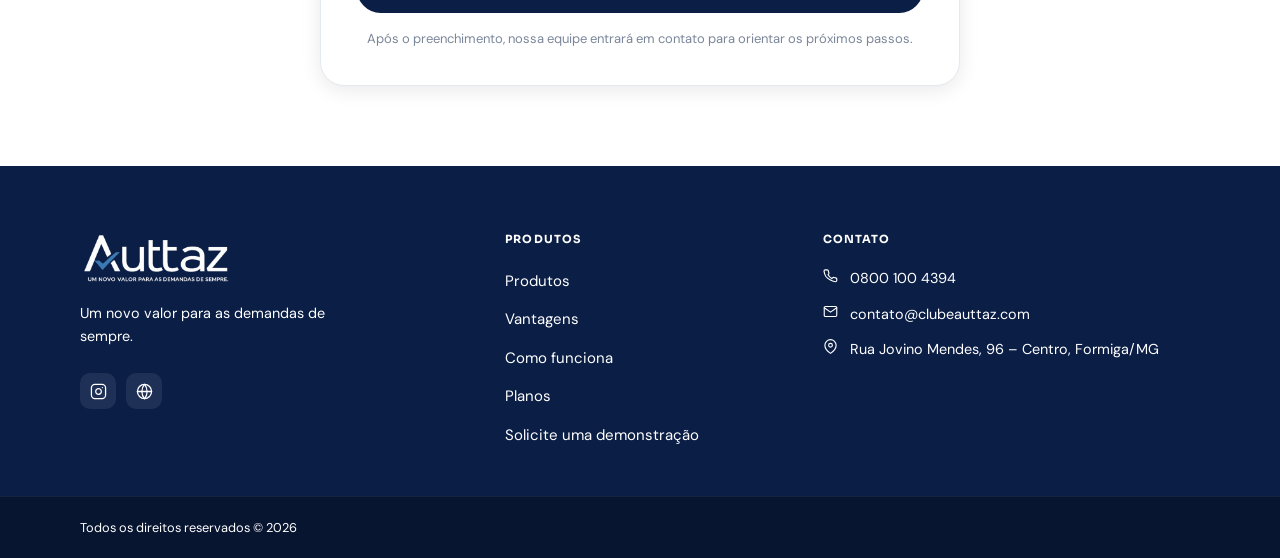
==== commit 833b8bd3: "correção definitiva da logo" ====
--- a/index.html
+++ b/index.html
@@ -18,7 +18,7 @@
     <header class="header" id="header">
       <div class="container header__inner">
         <a href="#" class="header__logo" aria-label="Logo da empresa">
-          <img src="assets/img/logo001.png" alt="Logo" class="logo-img" />
+          <img src="assets/img/logo001.jpg" alt="Logo" class="logo-img" />
         </a>
         <nav class="header__nav" aria-label="Navegação principal">
           <ul class="nav__list">
